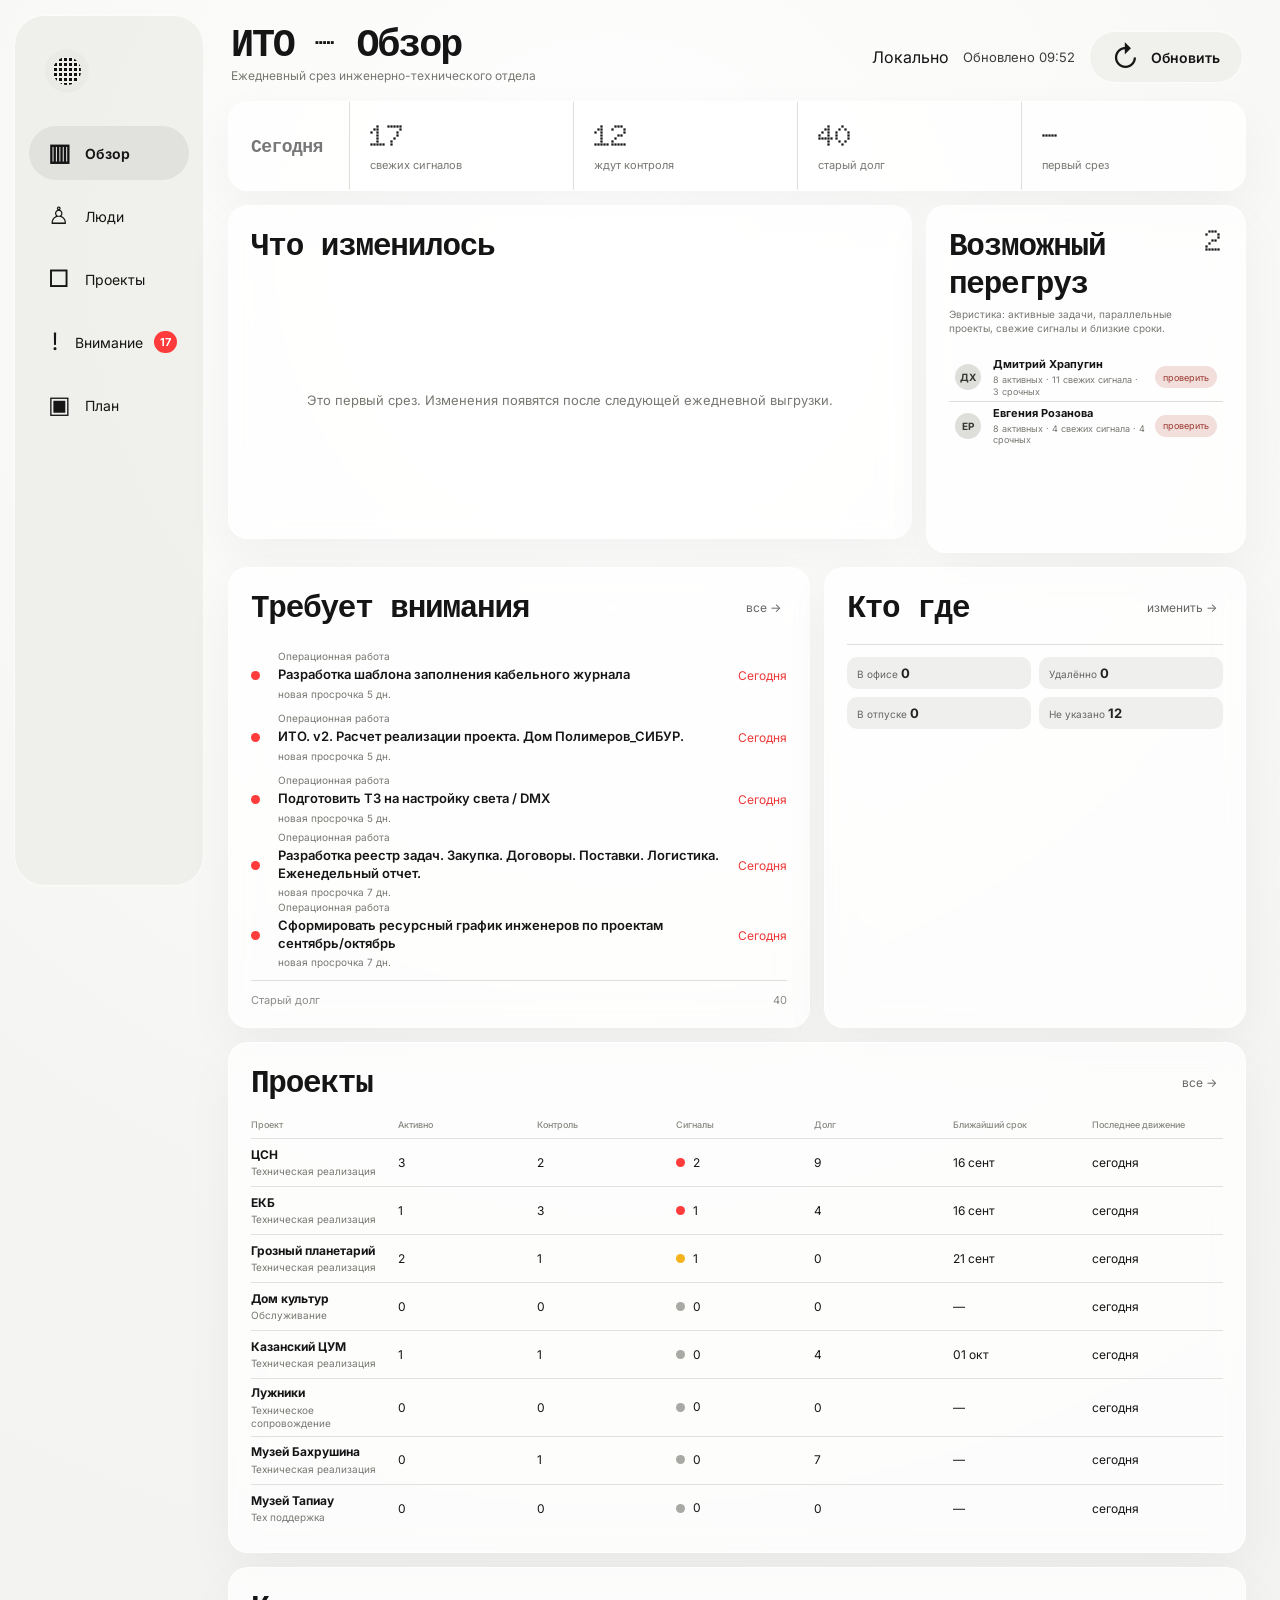
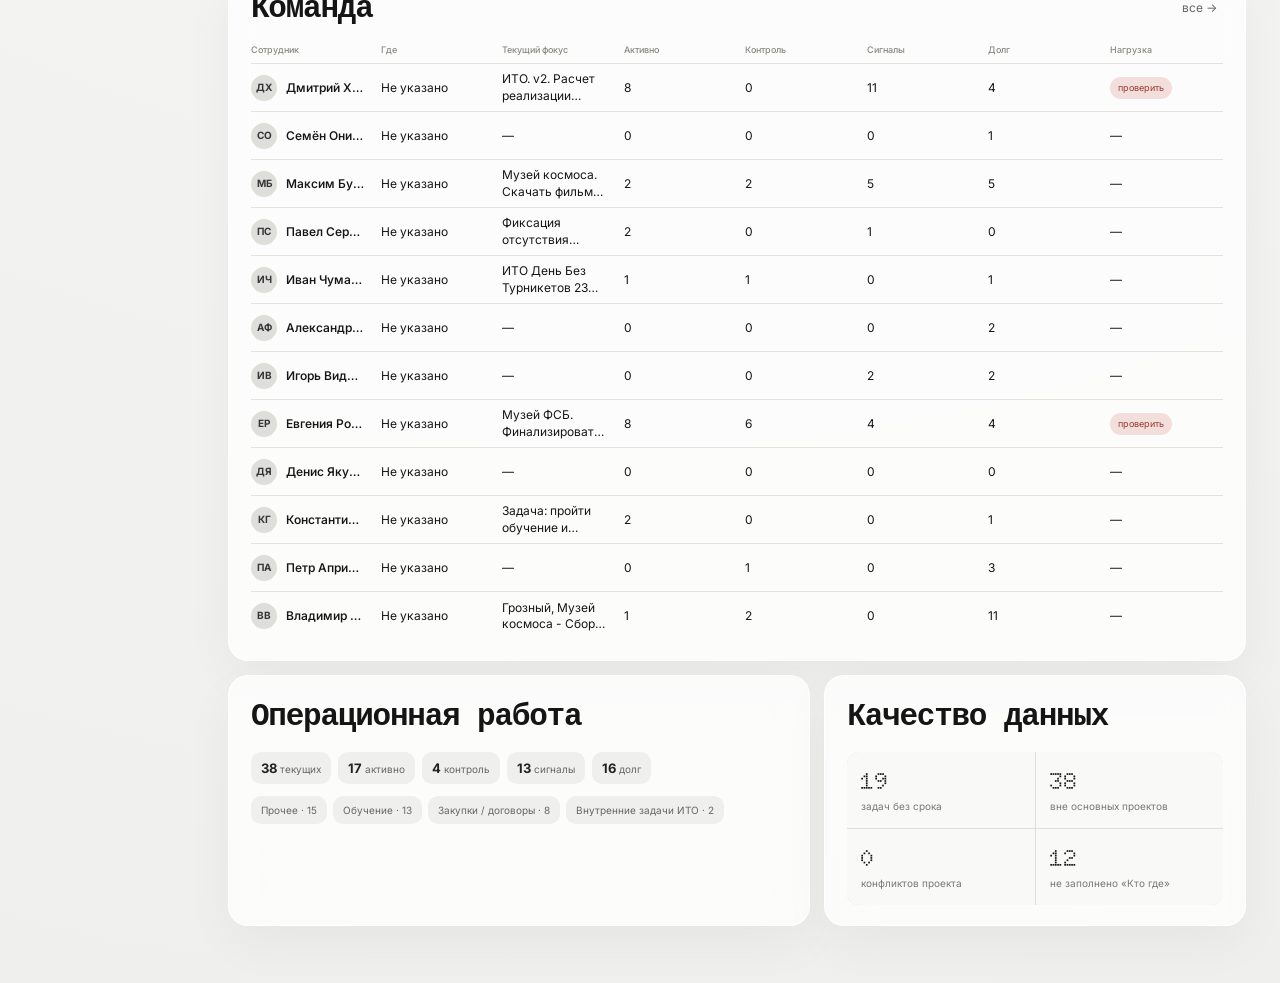
==== index.html @ 4cfa1d26 "Show shared server status in dashboard" ====
<!doctype html>
<html lang="ru">
<head>
  <meta charset="utf-8" />
  <meta name="viewport" content="width=device-width, initial-scale=1" />
  <meta name="theme-color" content="#f6f6f4" />
  <title>ИТО — Обзор</title>
  <link rel="stylesheet" href="assets/style.css?v=20261007sync2" />
</head>
<body>
  <div class="app-shell">
    <aside class="sidebar" aria-label="Навигация">
      <div class="brand-mark" aria-label="ИТО"><span></span></div>
      <nav class="nav-list">
        <button class="nav-item is-active" data-view="overview" type="button"><span class="nav-icon">▥</span><span>Обзор</span></button>
        <button class="nav-item" data-view="people" type="button"><span class="nav-icon">♙</span><span>Люди</span></button>
        <button class="nav-item" data-view="projects" type="button"><span class="nav-icon">□</span><span>Проекты</span></button>
        <button class="nav-item" data-view="attention" type="button"><span class="nav-icon">!</span><span>Внимание</span><span id="navAttentionCount" class="nav-badge" hidden></span></button>
        <button class="nav-item" data-view="plan" type="button"><span class="nav-icon">▣</span><span>План</span></button>
      </nav>
    </aside>

    <main class="workspace">
      <header class="topbar">
        <div>
          <h1 id="pageTitle">ИТО — Обзор</h1>
          <p id="pageSubtitle" class="page-subtitle">Ежедневный срез инженерно-технического отдела</p>
        </div>
        <div class="topbar-actions">
          <span id="syncStatus" class="sync-status">Локально</span>
          <span id="updatedAt" class="updated-at">Нет данных</span>
          <label class="refresh-button" for="uploadInput"><span class="refresh-icon">↻</span><span>Обновить</span></label>
          <input id="uploadInput" class="visually-hidden" type="file" accept=".xls,.html,.htm,.txt" />
        </div>
      </header>

      <section id="qualityBanner" class="quality-banner" hidden></section>
      <section id="viewRoot" aria-live="polite"></section>
    </main>
  </div>

  <dialog id="taskDialog" class="task-dialog">
    <div class="task-detail-card">
      <div class="task-detail-head">
        <div>
          <div id="taskDetailProject" class="eyebrow"></div>
          <h2 id="taskDetailTitle"></h2>
        </div>
        <button id="taskDetailClose" class="icon-button" type="button" aria-label="Закрыть">×</button>
      </div>
      <div id="taskDetailMeta" class="task-detail-meta"></div>
      <div class="task-detail-section">
        <div class="task-detail-label">Описание</div>
        <div id="taskDetailDescription" class="task-detail-description"></div>
      </div>
      <div id="taskDetailParentWrap" class="task-detail-section" hidden>
        <div class="task-detail-label">Родительская задача</div>
        <div id="taskDetailParent" class="task-detail-parent"></div>
      </div>
    </div>
  </dialog>

  <dialog id="presenceDialog" class="presence-dialog">
    <form method="dialog" class="presence-card" id="presenceForm">
      <div class="presence-head">
        <div>
          <div class="eyebrow">ЕЖЕДНЕВНЫЙ КОНТЕКСТ</div>
          <h2>Кто где сегодня</h2>
          <p>Для каждого сотрудника укажите: в офисе, на объекте, удалённо или в отпуске. Для объекта выберите проект.</p>
        </div>
        <button id="presenceClose" class="icon-button" value="cancel" type="button" aria-label="Закрыть">×</button>
      </div>
      <div id="presenceMatrix" class="presence-editor"></div>
      <div class="presence-legend"><span>Вчерашние значения перенесены автоматически — меняйте только то, что изменилось.</span></div>
      <div class="presence-actions">
        <button id="presenceSkip" class="button button-ghost" type="button">Оставить как вчера</button>
        <button id="presenceSave" class="button button-primary" type="button">Готово</button>
      </div>
    </form>
  </dialog>

  <script src="assets/app.js?v=20261007sync2"></script>
  <script src="assets/ui.js?v=20261007sync2"></script>
  <script src="assets/upload.js?v=20261007sync2"></script>
  <script src="assets/normalize.js?v=20261007sync2"></script>
  <script src="assets/model.js?v=20261007sync2"></script>
  <script src="assets/storage.js?v=20261007sync2"></script>
  <script src="assets/helpers.js?v=20261007sync2"></script>
</body>
</html>
---- assets/style.css ----
@import url('https://fonts.googleapis.com/css2?family=Doto:wght@600;700;800&family=Inter:wght@400;500;600;700&display=swap');

:root {
  --bg: #f4f4f2;
  --surface: rgba(255,255,255,.76);
  --surface-solid: #fbfbfa;
  --surface-muted: #ededeb;
  --text: #151515;
  --text-secondary: #777772;
  --line: #dededb;
  --line-strong: #cacac6;
  --danger: #ff3b3b;
  --danger-soft: #ffe1e1;
  --warning: #f5b21b;
  --warning-soft: #fff4d8;
  --success: #2f8f63;
  --success-soft: #e4f2eb;
  --radius-sm: 12px;
  --radius-md: 20px;
  --radius-lg: 30px;
  --space-1: 6px;
  --space-2: 10px;
  --space-3: 14px;
  --space-4: 18px;
  --space-5: 24px;
  --space-6: 32px;
  --shadow: 0 18px 50px rgba(20,20,18,.045);
  --display: 'Doto', ui-monospace, monospace;
  --sans: 'Inter', -apple-system, BlinkMacSystemFont, 'Segoe UI', sans-serif;
}

* { box-sizing: border-box; }
html { background: var(--bg); }
body { margin: 0; min-width: 320px; color: var(--text); background: radial-gradient(circle at 48% 10%, #fff 0, var(--bg) 44%, #efefed 100%); font-family: var(--sans); }
button, input, select { font: inherit; }
button { color: inherit; }

.app-shell { min-height: 100vh; display: grid; grid-template-columns: 190px minmax(0, 1fr); gap: 0; padding: 14px; }
.sidebar { min-height: calc(100vh - 28px); position: sticky; top: 14px; align-self: start; border-radius: var(--radius-lg); background: rgba(238,238,235,.86); border: 1px solid rgba(255,255,255,.72); padding: 25px 14px; box-shadow: inset 0 1px 0 rgba(255,255,255,.85); }
.brand-mark { width: 62px; height: 62px; display: grid; place-items: center; margin: 0 7px 24px; }
.brand-mark span { width: 28px; height: 28px; border-radius: 50%; background: radial-gradient(circle, #111 1.45px, transparent 1.7px); background-size: 5px 5px; box-shadow: 0 0 0 8px rgba(0,0,0,.025); }
.nav-list { display: grid; gap: 9px; }
.nav-item { width: 100%; height: 54px; border: 0; background: transparent; border-radius: 999px; display: grid; grid-template-columns: 30px minmax(0,1fr) auto; align-items: center; gap: 10px; padding: 0 16px; cursor: pointer; text-align: left; font-size: 14px; }
.nav-item:hover { background: rgba(255,255,255,.42); }
.nav-item.is-active { background: rgba(218,218,215,.68); font-weight: 650; }
.nav-icon { width: 28px; text-align: center; font-size: 24px; line-height: 1; }
.nav-badge { min-width: 22px; height: 22px; border-radius: 999px; display: grid; place-items: center; padding: 0 6px; color: #fff; background: var(--danger); font-size: 11px; font-weight: 700; }
.nav-item:has(.nav-badge) { grid-template-columns: 26px minmax(0,1fr) max-content; gap: 8px; padding-inline: 12px; }
.nav-item:has(.nav-badge) > span:nth-child(2) { min-width: 0; white-space: nowrap; }
.nav-item:has(.nav-badge) .nav-badge { justify-self: end; margin-left: 2px; }

.workspace { padding: 6px 20px 34px 24px; min-width: 0; }
.topbar { min-height: 72px; display: flex; justify-content: space-between; gap: 24px; align-items: flex-start; padding: 4px 3px 18px; }
h1, h2, h3, p { margin: 0; }
h1 { font-family: var(--display); font-size: clamp(32px, 3vw, 48px); line-height: 1; letter-spacing: -.055em; font-weight: 700; }
.page-subtitle { margin-top: 6px; color: var(--text-secondary); font-size: 12px; }
.topbar-actions { display: flex; align-items: center; gap: 14px; padding-top: 7px; }
.updated-at { font-size: 13px; color: #3d3d3a; white-space: nowrap; }
.refresh-button { min-height: 52px; display: inline-flex; align-items: center; gap: 12px; padding: 0 22px; border-radius: 999px; background: rgba(239,239,236,.85); border: 1px solid rgba(255,255,255,.8); cursor: pointer; font-size: 14px; font-weight: 600; }
.refresh-button:hover { background: #e8e8e4; }
.refresh-icon { font-size: 29px; line-height: 1; font-weight: 400; }
.visually-hidden { position: absolute !important; width: 1px; height: 1px; padding: 0; margin: -1px; overflow: hidden; clip: rect(0,0,0,0); white-space: nowrap; border: 0; }

.quality-banner { margin-bottom: 14px; padding: 12px 15px; border-radius: 14px; background: #fff7df; border: 1px solid #eadcae; color: #5d522f; font-size: 12px; line-height: 1.5; }

.kpi-grid { display: grid; grid-template-columns: repeat(4, minmax(0,1fr)); gap: 14px; margin-bottom: 14px; }
.kpi-card { min-height: 138px; border-radius: var(--radius-md); background: var(--surface); border: 1px solid rgba(255,255,255,.92); box-shadow: var(--shadow); padding: 22px 26px; display: flex; justify-content: space-between; align-items: flex-start; backdrop-filter: blur(16px); }
.kpi-value { font-family: var(--display); font-size: 58px; font-weight: 700; line-height: .95; letter-spacing: -.05em; }
.kpi-label { margin-top: 8px; font-size: 16px; color: #31312f; }
.kpi-icon { width: 50px; height: 50px; border-radius: 999px; background: #f3f3f1; display: grid; place-items: center; font-size: 24px; position: relative; }
.kpi-card[data-kind="attention"] .kpi-icon::after { content: ''; position: absolute; width: 9px; height: 9px; background: var(--danger); border-radius: 50%; right: 2px; top: 4px; box-shadow: 0 0 0 3px #fff; }

.dashboard-grid { display: grid; grid-template-columns: minmax(0,1.16fr) minmax(360px,.84fr); gap: 14px; align-items: stretch; }
.dashboard-grid-bottom { margin-top: 14px; grid-template-columns: minmax(0,.9fr) minmax(0,1.1fr); }
.panel { min-width: 0; border-radius: var(--radius-md); background: var(--surface); border: 1px solid rgba(255,255,255,.9); box-shadow: var(--shadow); padding: 20px 22px; backdrop-filter: blur(14px); }
.panel-head { display: flex; justify-content: space-between; align-items: center; gap: 20px; margin-bottom: 18px; }
.panel-title { font-family: var(--display); font-size: 31px; font-weight: 700; letter-spacing: -.04em; }
.panel-menu { color: #8f8f8b; letter-spacing: 3px; font-weight: 700; }
.panel-link { border: 0; background: none; color: #666; cursor: pointer; font-size: 12px; }
.panel-link:hover { color: #111; }

.data-table { width: 100%; border-collapse: collapse; table-layout: fixed; }
.data-table th { padding: 0 8px 8px; color: #888882; font-size: 10px; font-weight: 500; text-align: left; white-space: nowrap; }
.data-table td { height: 40px; padding: 6px 8px; border-top: 1px solid rgba(218,218,214,.8); font-size: 12px; vertical-align: middle; overflow: hidden; text-overflow: ellipsis; white-space: nowrap; }
.data-table th:first-child, .data-table td:first-child { padding-left: 0; }
.data-table th:last-child, .data-table td:last-child { padding-right: 0; }
.person-cell { display: flex; align-items: center; gap: 9px; min-width: 0; }
.avatar { flex: 0 0 auto; width: 26px; height: 26px; display: grid; place-items: center; border-radius: 50%; background: #dededb; color: #363634; font-size: 10px; font-weight: 700; }
.person-name { overflow: hidden; text-overflow: ellipsis; white-space: nowrap; font-weight: 550; }
.status-pill { display: inline-flex; align-items: center; gap: 8px; min-width: 112px; height: 28px; padding: 0 11px; border-radius: 7px; background: #eee; }
.status-dot, .signal-dot { width: 9px; height: 9px; border-radius: 50%; display: inline-block; flex: 0 0 auto; background: #aaa; }
.status-pill.overload { background: var(--danger-soft); color: #e63131; }
.status-pill.overload .status-dot, .signal-dot.critical { background: var(--danger); }
.status-pill.risk { background: var(--warning-soft); }
.status-pill.risk .status-dot, .signal-dot.watch { background: var(--warning); }
.status-pill.normal .status-dot { background: var(--success); }
.status-pill.reserve .status-dot { background: var(--success); }

.attention-list { display: grid; }
.attention-row { min-height: 62px; display: grid; grid-template-columns: 16px minmax(0,1fr) auto; align-items: center; gap: 11px; border-top: 1px solid rgba(218,218,214,.9); }
.attention-row:first-child { border-top: 0; }
.attention-main { min-width: 0; font-size: 13px; overflow: hidden; text-overflow: ellipsis; white-space: nowrap; }
.attention-main strong { font-weight: 650; }
.attention-age { color: #666; font-size: 12px; white-space: nowrap; }
.attention-age.critical { color: #ed3737; }
.attention-empty { min-height: 236px; display: grid; place-items: center; color: var(--text-secondary); font-size: 13px; text-align: center; }
.debt-link { margin-top: 10px; padding-top: 12px; border-top: 1px solid var(--line); display: flex; justify-content: space-between; color: #8b8b86; font-size: 11px; }

.project-risk { display: inline-flex; align-items: center; gap: 8px; }
.project-risk .signal-dot.none { background: #a8a8a4; }

.presence-table { width: 100%; border-spacing: 7px 6px; table-layout: fixed; }
.presence-table th { font-size: 10px; color: #6d6d68; font-weight: 500; overflow: hidden; text-overflow: ellipsis; white-space: nowrap; }
.presence-table th:first-child { width: 125px; text-align: left; }
.presence-table td:first-child { font-size: 11px; white-space: nowrap; overflow: hidden; text-overflow: ellipsis; }
.presence-cell { height: 25px; border-radius: 5px; background: #eeeeec; }
.presence-cell.level-1 { background: #dededb; }
.presence-cell.level-2 { background: #bcbcb7; }
.presence-cell.level-3 { background: var(--danger); }

.view-card { border-radius: var(--radius-md); background: var(--surface); border: 1px solid rgba(255,255,255,.9); box-shadow: var(--shadow); padding: 22px; }
.view-head { display: flex; align-items: flex-end; justify-content: space-between; gap: 20px; margin-bottom: 22px; }
.view-head h2 { font-family: var(--display); font-size: 34px; }
.view-head p { margin-top: 7px; color: var(--text-secondary); font-size: 12px; }
.summary-strip { display: flex; gap: 9px; flex-wrap: wrap; }
.summary-chip { border-radius: 999px; background: #ececea; padding: 8px 12px; font-size: 11px; }
.detail-table td { height: 48px; }
.secondary { color: var(--text-secondary); font-size: 10px; margin-top: 3px; }

.attention-full-list { display: grid; gap: 8px; }
.attention-card { display: grid; grid-template-columns: 14px minmax(0,1fr) auto; gap: 12px; align-items: start; padding: 15px 0; border-top: 1px solid var(--line); }
.attention-card:first-child { border-top: 0; }
.attention-card h3 { font-size: 13px; }
.attention-card p { margin-top: 5px; color: var(--text-secondary); font-size: 11px; line-height: 1.45; }
.attention-meta { text-align: right; font-size: 11px; color: var(--text-secondary); }
.debt-section { margin-top: 22px; padding-top: 18px; border-top: 1px solid var(--line); }
.debt-section summary { cursor: pointer; color: #777; font-size: 12px; }

.plan-list { display: grid; }
.plan-row { display: grid; grid-template-columns: 92px 150px minmax(0,1fr) 120px; gap: 16px; align-items: center; min-height: 52px; border-top: 1px solid var(--line); font-size: 12px; }
.plan-row:first-child { border-top: 0; }
.plan-date { font-family: var(--display); font-weight: 700; font-size: 19px; }
.plan-bar { height: 8px; border-radius: 999px; background: #ddd; overflow: hidden; }
.plan-bar span { display: block; height: 100%; border-radius: inherit; background: #777; }
.plan-row.critical .plan-bar span { background: var(--danger); }

.presence-dialog { width: min(1180px, calc(100vw - 40px)); max-height: calc(100vh - 40px); border: 0; padding: 0; border-radius: 26px; background: transparent; }
.presence-dialog::backdrop { background: rgba(20,20,18,.28); backdrop-filter: blur(6px); }
.presence-card { background: #fafaf8; border-radius: 26px; padding: 24px; box-shadow: 0 30px 90px rgba(0,0,0,.16); }
.presence-head { display: flex; justify-content: space-between; gap: 20px; }
.presence-head .eyebrow { color: #999; font-size: 9px; letter-spacing: .15em; }
.presence-head h2 { font-family: var(--display); font-size: 32px; margin-top: 4px; }
.presence-head p { margin-top: 6px; color: #777; font-size: 11px; }
.icon-button { width: 42px; height: 42px; border-radius: 50%; border: 0; background: #efefec; cursor: pointer; font-size: 22px; }
.presence-editor { margin-top: 20px; max-height: 56vh; overflow: auto; border: 1px solid var(--line); border-radius: 16px; background: #fff; }
.presence-edit-table { width: max-content; min-width: 100%; border-spacing: 7px; padding: 8px; }
.presence-edit-table th { position: sticky; top: 0; background: #fff; z-index: 2; min-width: 110px; font-size: 10px; color: #777; padding: 7px; }
.presence-edit-table th:first-child { left: 0; z-index: 3; min-width: 170px; text-align: left; }
.presence-edit-table td:first-child { position: sticky; left: 0; background: #fff; z-index: 1; font-size: 11px; padding: 7px; }
.presence-edit-button { width: 106px; height: 32px; border: 0; border-radius: 7px; background: #efefed; cursor: pointer; font-weight: 700; font-size: 10px; }
.presence-edit-button.level-1 { background: #dadad6; }
.presence-edit-button.level-2 { background: #ababaa; color: #fff; }
.presence-edit-button.level-3 { background: var(--danger); color: #fff; }
.presence-legend { display: flex; gap: 16px; flex-wrap: wrap; margin-top: 12px; color: #777; font-size: 10px; }
.presence-legend span { display: flex; align-items: center; gap: 6px; }
.presence-swatch { width: 22px; height: 10px; border-radius: 3px; background: #efefed; }
.presence-swatch.level-1 { background: #dadad6; }.presence-swatch.level-2 { background: #ababaa; }.presence-swatch.level-3 { background: var(--danger); }
.presence-actions { margin-top: 20px; display: flex; justify-content: flex-end; gap: 10px; }
.button { min-height: 42px; padding: 0 18px; border-radius: 999px; border: 0; cursor: pointer; font-size: 12px; font-weight: 600; }
.button-primary { color: #fff; background: #111; }
.button-ghost { background: #ececea; }

.loading-state { min-height: 70vh; display: grid; place-items: center; color: var(--text-secondary); font-size: 13px; }
.error-state { max-width: 720px; padding: 20px; background: #fff0f0; border: 1px solid #ffcaca; border-radius: 18px; color: #7d2b2b; }

@media (max-width: 1180px) {
  .app-shell { grid-template-columns: 150px minmax(0,1fr); }
  .sidebar { padding-inline: 10px; }
  .nav-item { padding-inline: 12px; }
  .kpi-card { padding: 20px; }
  .dashboard-grid { grid-template-columns: 1fr; }
  .dashboard-grid-bottom { grid-template-columns: 1fr; }
}
@media (max-width: 780px) {
  .app-shell { display: block; padding: 8px; }
  .sidebar { min-height: auto; position: static; border-radius: 22px; padding: 8px; display: flex; align-items: center; overflow-x: auto; }
  .brand-mark { display: none; }
  .nav-list { display: flex; gap: 4px; }
  .nav-item { width: auto; grid-template-columns: 24px auto auto; height: 44px; padding: 0 12px; white-space: nowrap; }
  .workspace { padding: 16px 4px 24px; }
  .topbar { align-items: center; }
  .page-subtitle, .updated-at { display: none; }
  .refresh-button { min-height: 44px; padding: 0 15px; }
  .kpi-grid { grid-template-columns: 1fr 1fr; }
  .kpi-card { min-height: 112px; }
  .kpi-value { font-size: 44px; }
  .kpi-label { font-size: 12px; }
  .panel { padding: 17px 14px; overflow: auto; }
  .data-table { min-width: 620px; }
}


/* Daily location: office / site / remote / vacation */
.where-list { display: grid; gap: 0; }
.where-row {
  min-height: 44px;
  display: grid;
  grid-template-columns: minmax(170px, 1.2fr) 120px minmax(120px, .8fr);
  gap: 12px;
  align-items: center;
  border-top: 1px solid var(--line);
  font-size: 12px;
}
.where-row:first-child { border-top: 0; }
.where-status {
  display: inline-flex;
  width: fit-content;
  align-items: center;
  min-height: 26px;
  padding: 0 10px;
  border-radius: 999px;
  background: #ececea;
  color: #555;
  white-space: nowrap;
}
.where-status.site { background: #111; color: #fff; }
.where-status.remote { background: #e7e7e4; color: #333; }
.where-status.vacation { background: #f1f1ef; color: #888; }
.where-status.office { background: #dededb; color: #222; }
.where-project {
  min-width: 0;
  overflow: hidden;
  text-overflow: ellipsis;
  white-space: nowrap;
  color: var(--text-secondary);
  text-align: right;
}
.presence-edit-table { width: 100%; min-width: 640px; border-collapse: collapse; border-spacing: 0; padding: 0; }
.presence-edit-table th {
  position: sticky;
  top: 0;
  background: #fff;
  z-index: 2;
  min-width: 0;
  text-align: left;
  font-size: 10px;
  color: #777;
  padding: 12px 14px;
  border-bottom: 1px solid var(--line);
}
.presence-edit-table th:first-child { width: 34%; left: 0; z-index: 3; }
.presence-edit-table td { padding: 10px 14px; border-top: 1px solid var(--line); }
.presence-edit-table td:first-child {
  position: sticky;
  left: 0;
  background: #fff;
  z-index: 1;
  font-size: 12px;
  font-weight: 550;
}
.presence-mode-select,
.presence-project-select {
  width: 100%;
  min-height: 38px;
  border: 1px solid var(--line);
  border-radius: 10px;
  background: #f7f7f5;
  color: var(--text);
  padding: 0 12px;
  outline: none;
}
.presence-project-select:disabled { opacity: .38; cursor: not-allowed; }
.presence-mode-select:focus,
.presence-project-select:focus { border-color: #aaa; background: #fff; }

@media (max-width: 780px) {
  .where-row { grid-template-columns: minmax(150px, 1fr) 105px; }
  .where-project { grid-column: 1 / -1; padding: 0 0 8px 35px; text-align: left; }
}


/* Readable task titles + task drilldown */
.task-link {
  appearance: none;
  border: 0;
  background: transparent;
  color: inherit;
  font: inherit;
  text-align: left;
  cursor: pointer;
  padding: 0;
}
.task-link:hover { text-decoration: underline; text-underline-offset: 3px; }
.task-link-compact {
  display: -webkit-box;
  width: 100%;
  overflow: hidden;
  -webkit-line-clamp: 2;
  -webkit-box-orient: vertical;
  white-space: normal;
  line-height: 1.35;
}
.task-link-table {
  display: -webkit-box;
  overflow: hidden;
  -webkit-line-clamp: 2;
  -webkit-box-orient: vertical;
  white-space: normal;
  line-height: 1.35;
}
.task-link-plan {
  display: -webkit-box;
  overflow: hidden;
  -webkit-line-clamp: 2;
  -webkit-box-orient: vertical;
  white-space: normal;
  line-height: 1.35;
  margin-bottom: 8px;
}
.team-table td:nth-child(2) {
  white-space: normal;
  overflow: visible;
  text-overflow: clip;
  line-height: 1.35;
}
.attention-row-button {
  width: 100%;
  border: 0;
  background: transparent;
  color: inherit;
  text-align: left;
  cursor: pointer;
  padding-inline: 0;
}
.attention-main {
  white-space: normal;
  overflow: visible;
  text-overflow: clip;
}
.attention-project {
  color: var(--text-secondary);
  font-size: 10px;
  line-height: 1.2;
  margin-bottom: 4px;
}
.attention-task-title {
  display: -webkit-box;
  overflow: hidden;
  -webkit-line-clamp: 2;
  -webkit-box-orient: vertical;
  font-size: 13px;
  font-weight: 600;
  line-height: 1.34;
}
.attention-reason {
  margin-top: 4px;
  color: var(--text-secondary);
  font-size: 10px;
  line-height: 1.3;
}
.task-card-button {
  width: 100%;
  border: 0;
  background: transparent;
  color: inherit;
  text-align: left;
  cursor: pointer;
  font: inherit;
}
.attention-card h3 {
  margin-top: 3px;
  font-size: 14px;
  line-height: 1.38;
  font-weight: 620;
}
.task-dialog {
  width: min(760px, calc(100vw - 32px));
  max-height: calc(100vh - 32px);
  border: 0;
  padding: 0;
  background: transparent;
}
.task-dialog::backdrop {
  background: rgba(20,20,18,.30);
  backdrop-filter: blur(7px);
}
.task-detail-card {
  max-height: calc(100vh - 32px);
  overflow: auto;
  border-radius: 26px;
  background: #fafaf8;
  box-shadow: 0 30px 90px rgba(0,0,0,.18);
  padding: 26px;
}
.task-detail-head {
  display: flex;
  justify-content: space-between;
  align-items: flex-start;
  gap: 24px;
}
.task-detail-head .eyebrow {
  color: #8a8a84;
  font-size: 10px;
  letter-spacing: .08em;
  text-transform: uppercase;
}
.task-detail-head h2 {
  margin-top: 7px;
  max-width: 650px;
  font-family: var(--sans);
  font-size: clamp(22px, 3vw, 32px);
  line-height: 1.12;
  letter-spacing: -.035em;
  font-weight: 650;
}
.task-detail-meta {
  display: flex;
  flex-wrap: wrap;
  gap: 7px;
  margin-top: 22px;
}
.task-detail-meta span {
  padding: 7px 10px;
  border-radius: 999px;
  background: #ececea;
  color: #555;
  font-size: 11px;
}
.task-detail-section {
  margin-top: 24px;
  padding-top: 20px;
  border-top: 1px solid var(--line);
}
.task-detail-label {
  color: #8a8a84;
  font-size: 10px;
  text-transform: uppercase;
  letter-spacing: .08em;
  margin-bottom: 9px;
}
.task-detail-description,
.task-detail-parent {
  white-space: pre-wrap;
  overflow-wrap: anywhere;
  font-size: 13px;
  line-height: 1.62;
  color: #2a2a28;
}
@media (max-width: 780px) {
  .task-detail-card { padding: 20px; border-radius: 22px; }
  .task-detail-head h2 { font-size: 23px; }
}


/* Task detail is a context-preserving right sheet on desktop */
.task-dialog[open] {
  position: fixed;
  inset: 0 0 0 auto;
  width: min(720px, 48vw);
  height: 100vh;
  max-height: none;
  margin: 0;
  border-radius: 0;
}
.task-dialog .task-detail-card {
  min-height: 100vh;
  max-height: 100vh;
  border-radius: 28px 0 0 28px;
  padding: 30px 32px 40px;
}
@media (max-width: 900px) {
  .task-dialog[open] {
    width: min(100vw, 680px);
  }
}
@media (max-width: 640px) {
  .task-dialog[open] {
    width: 100vw;
  }
  .task-dialog .task-detail-card {
    border-radius: 0;
    padding: 22px 18px 32px;
  }
}


/* Management overview: state -> movement -> action */
.today-strip {
  display: grid;
  grid-template-columns: 120px repeat(4, minmax(0, 1fr));
  gap: 0;
  align-items: stretch;
  margin-bottom: 14px;
  border: 1px solid rgba(255,255,255,.9);
  border-radius: var(--radius-md);
  background: var(--surface);
  box-shadow: var(--shadow);
  overflow: hidden;
}
.today-label {
  display: flex;
  align-items: center;
  padding: 18px 22px;
  color: #777;
  font-family: var(--display);
  font-size: 18px;
  font-weight: 700;
  letter-spacing: -.03em;
}
.today-metric {
  min-height: 88px;
  padding: 16px 20px;
  border-left: 1px solid var(--line);
  display: flex;
  flex-direction: column;
  justify-content: center;
}
.today-metric strong {
  font-family: var(--display);
  font-size: 30px;
  line-height: 1;
  letter-spacing: -.04em;
}
.today-metric span {
  margin-top: 7px;
  color: var(--text-secondary);
  font-size: 11px;
}
.change-panel { margin-bottom: 14px; }
.change-summary {
  display: flex;
  flex-wrap: wrap;
  gap: 8px 20px;
  padding-bottom: 14px;
  border-bottom: 1px solid var(--line);
  color: var(--text-secondary);
  font-size: 11px;
}
.change-summary strong {
  color: var(--text);
  font-family: var(--display);
  font-size: 17px;
}
.change-list { display: grid; }
.change-row {
  min-height: 42px;
  display: grid;
  grid-template-columns: 12px minmax(110px,.35fr) minmax(0,1fr);
  align-items: center;
  gap: 10px;
  border: 0;
  border-top: 1px solid var(--line);
  background: transparent;
  color: inherit;
  text-align: left;
  cursor: pointer;
  font: inherit;
}
.change-row:first-child { border-top: 0; }
.change-project {
  color: var(--text-secondary);
  font-size: 10px;
  white-space: nowrap;
  overflow: hidden;
  text-overflow: ellipsis;
}
.change-text {
  font-size: 12px;
  overflow: hidden;
  text-overflow: ellipsis;
  white-space: nowrap;
}
.management-grid { align-items: stretch; margin-bottom: 14px; }
.management-panel { margin-bottom: 14px; }
.table-scroll { overflow-x: auto; }
.management-table { min-width: 900px; }
.management-table th { font-size: 9px; }
.management-table td {
  height: 48px;
  white-space: normal;
  line-height: 1.3;
}
.clickable-row { cursor: pointer; }
.clickable-row:hover td { background: rgba(240,240,237,.58); }
.location-summary { display: grid; gap: 7px; }
.location-site {
  display: flex;
  justify-content: space-between;
  gap: 18px;
  padding: 9px 0;
  border-top: 1px solid var(--line);
  font-size: 11px;
}
.location-site:first-child { border-top: 0; }
.location-site span { color: var(--text-secondary); text-align: right; }
.location-counts {
  display: grid;
  grid-template-columns: repeat(2, minmax(0,1fr));
  gap: 8px;
  padding-top: 12px;
  border-top: 1px solid var(--line);
}
.location-counts span,
.operational-stats span,
.operational-buckets span {
  padding: 8px 10px;
  border-radius: 10px;
  background: #efefed;
  color: #666;
  font-size: 10px;
}
.location-counts strong,
.operational-stats strong { color: #222; font-size: 13px; }
.operational-stats {
  display: flex;
  flex-wrap: wrap;
  gap: 7px;
}
.operational-buckets {
  display: flex;
  flex-wrap: wrap;
  gap: 6px;
  margin-top: 12px;
}
.quality-list {
  display: grid;
  grid-template-columns: repeat(2,minmax(0,1fr));
  gap: 1px;
  background: var(--line);
  border-radius: 12px;
  overflow: hidden;
}
.quality-list > div {
  min-height: 76px;
  padding: 14px;
  background: #f9f9f7;
  display: flex;
  flex-direction: column;
  justify-content: center;
}
.quality-list strong {
  font-family: var(--display);
  font-size: 23px;
}
.quality-list span {
  margin-top: 5px;
  color: var(--text-secondary);
  font-size: 10px;
}
.detail-group {
  margin-top: 18px;
  padding-top: 18px;
  border-top: 1px solid var(--line);
}
.detail-group h3 {
  margin: 0 0 8px;
  font-family: var(--display);
  font-size: 21px;
  letter-spacing: -.035em;
}
.detail-task-row {
  width: 100%;
  min-height: 54px;
  padding: 9px 0;
  display: flex;
  flex-direction: column;
  align-items: flex-start;
  gap: 5px;
  border: 0;
  border-top: 1px solid var(--line);
  background: transparent;
  color: inherit;
  font: inherit;
  text-align: left;
  cursor: pointer;
}
.detail-task-row:first-of-type { border-top: 0; }
.detail-task-row span { font-size: 12px; line-height: 1.4; }
.detail-task-row small { color: var(--text-secondary); font-size: 10px; }
@media (max-width: 900px) {
  .today-strip { grid-template-columns: repeat(2,1fr); }
  .today-label { grid-column: 1 / -1; min-height: 48px; }
  .today-metric { border-top: 1px solid var(--line); }
  .today-metric:nth-child(2n) { border-left: 0; }
}
@media (max-width: 640px) {
  .today-strip { grid-template-columns: 1fr 1fr; }
  .today-metric { padding: 14px; min-height: 78px; }
  .today-metric strong { font-size: 26px; }
  .change-row { grid-template-columns: 12px 1fr; padding: 8px 0; }
  .change-project { grid-column: 2; }
  .change-text { grid-column: 2; white-space: normal; }
}


/* Possible overload: advisory signal, not a definitive capacity score */
.overview-signal-grid { grid-template-columns: minmax(0,1.45fr) minmax(320px,.55fr); }
.overload-panel .panel-head { align-items: flex-start; }
.panel-note {
  margin: 5px 0 0;
  max-width: 360px;
  color: var(--text-secondary);
  font-size: 10px;
  line-height: 1.4;
}
.overload-count {
  font-family: var(--display);
  font-size: 30px;
  line-height: 1;
}
.overload-list { display: grid; }
.overload-row {
  width: 100%;
  min-height: 48px;
  display: grid;
  grid-template-columns: 28px minmax(0,1fr) auto;
  gap: 10px;
  align-items: center;
  border: 0;
  border-top: 1px solid var(--line);
  background: transparent;
  color: inherit;
  font: inherit;
  text-align: left;
  cursor: pointer;
}
.overload-row:first-child { border-top: 0; }
.overload-main { min-width: 0; display: flex; flex-direction: column; gap: 3px; }
.overload-main strong { font-size: 11px; }
.overload-main small {
  color: var(--text-secondary);
  font-size: 9px;
  line-height: 1.3;
  white-space: normal;
}
.overload-tag,
.overload-inline {
  display: inline-flex;
  width: fit-content;
  align-items: center;
  min-height: 22px;
  padding: 0 8px;
  border-radius: 999px;
  background: #ececea;
  color: #666;
  font-size: 9px;
  white-space: nowrap;
}
.overload-tag.watch,
.overload-inline.watch { background: #eee9dc; color: #745d1c; }
.overload-tag.high,
.overload-inline.high { background: #f2dedb; color: #9b3a31; }
@media (max-width: 980px) {
  .overview-signal-grid { grid-template-columns: 1fr; }
}
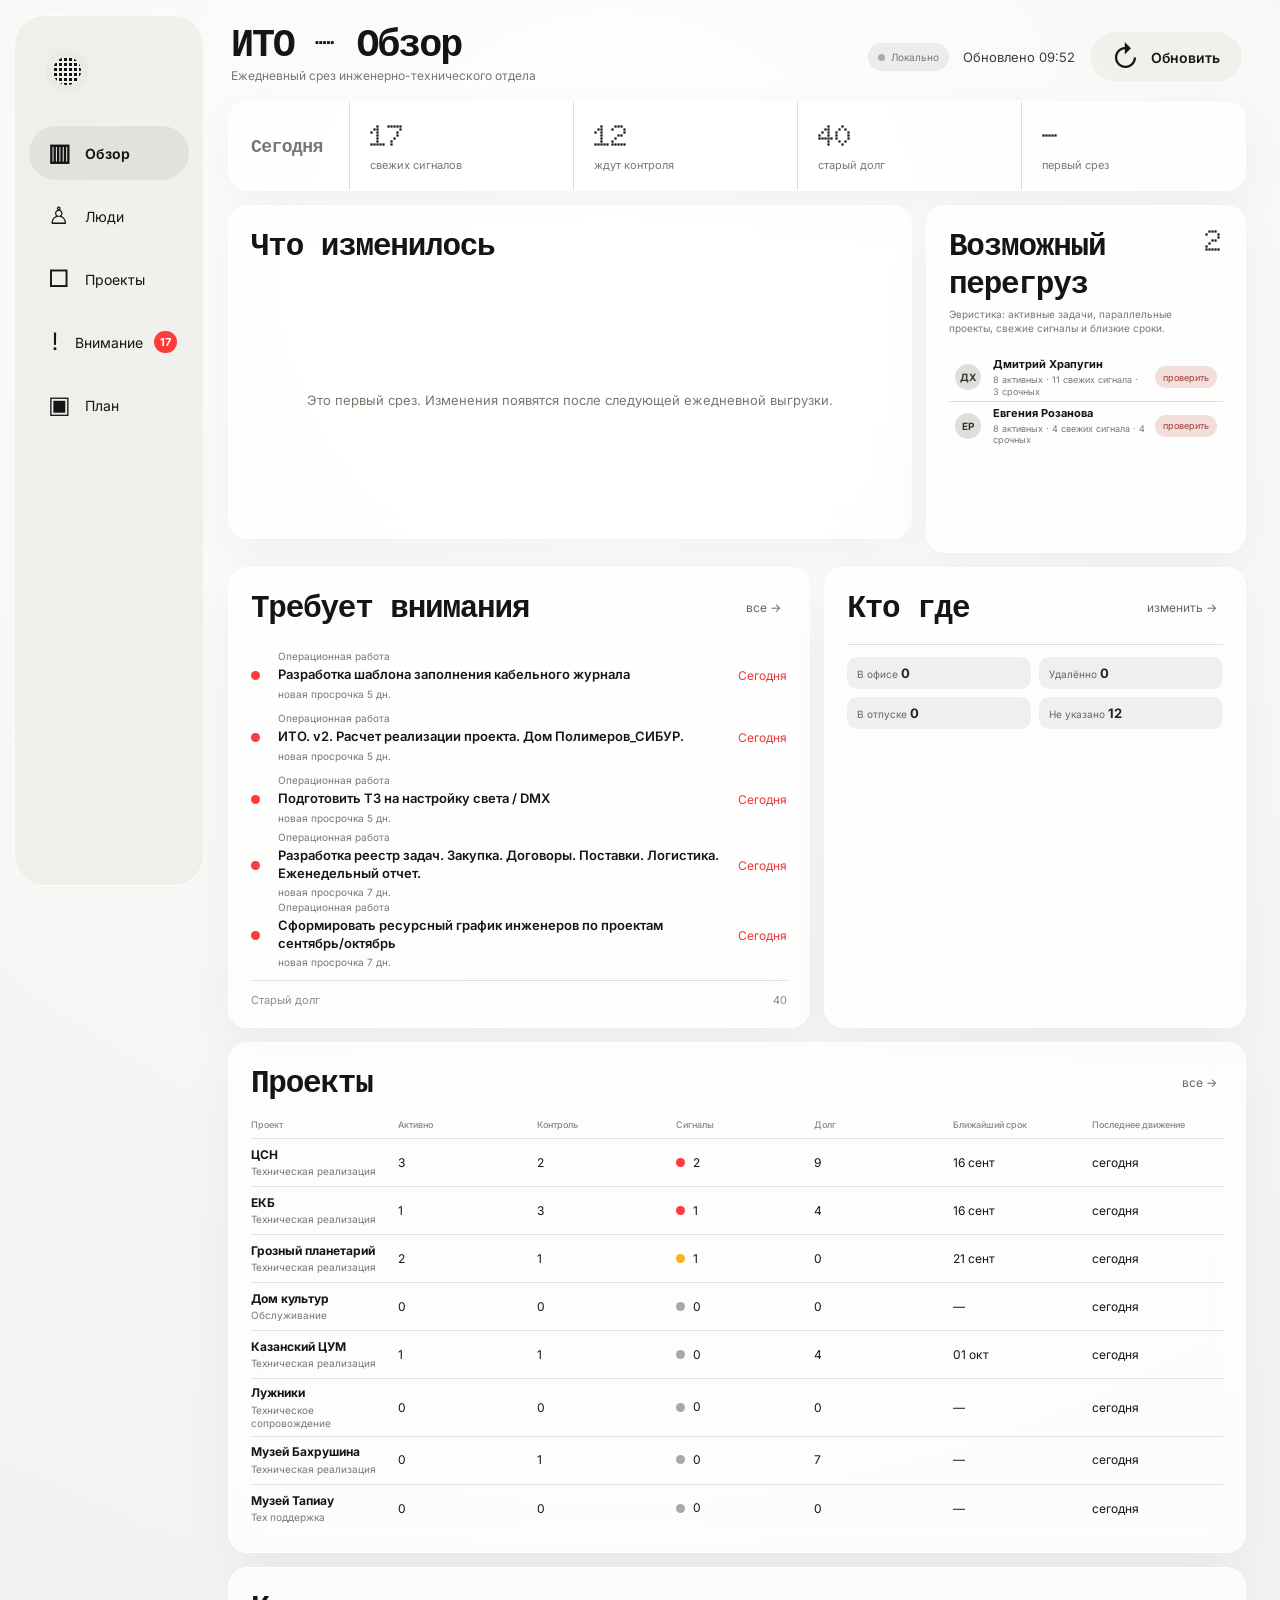
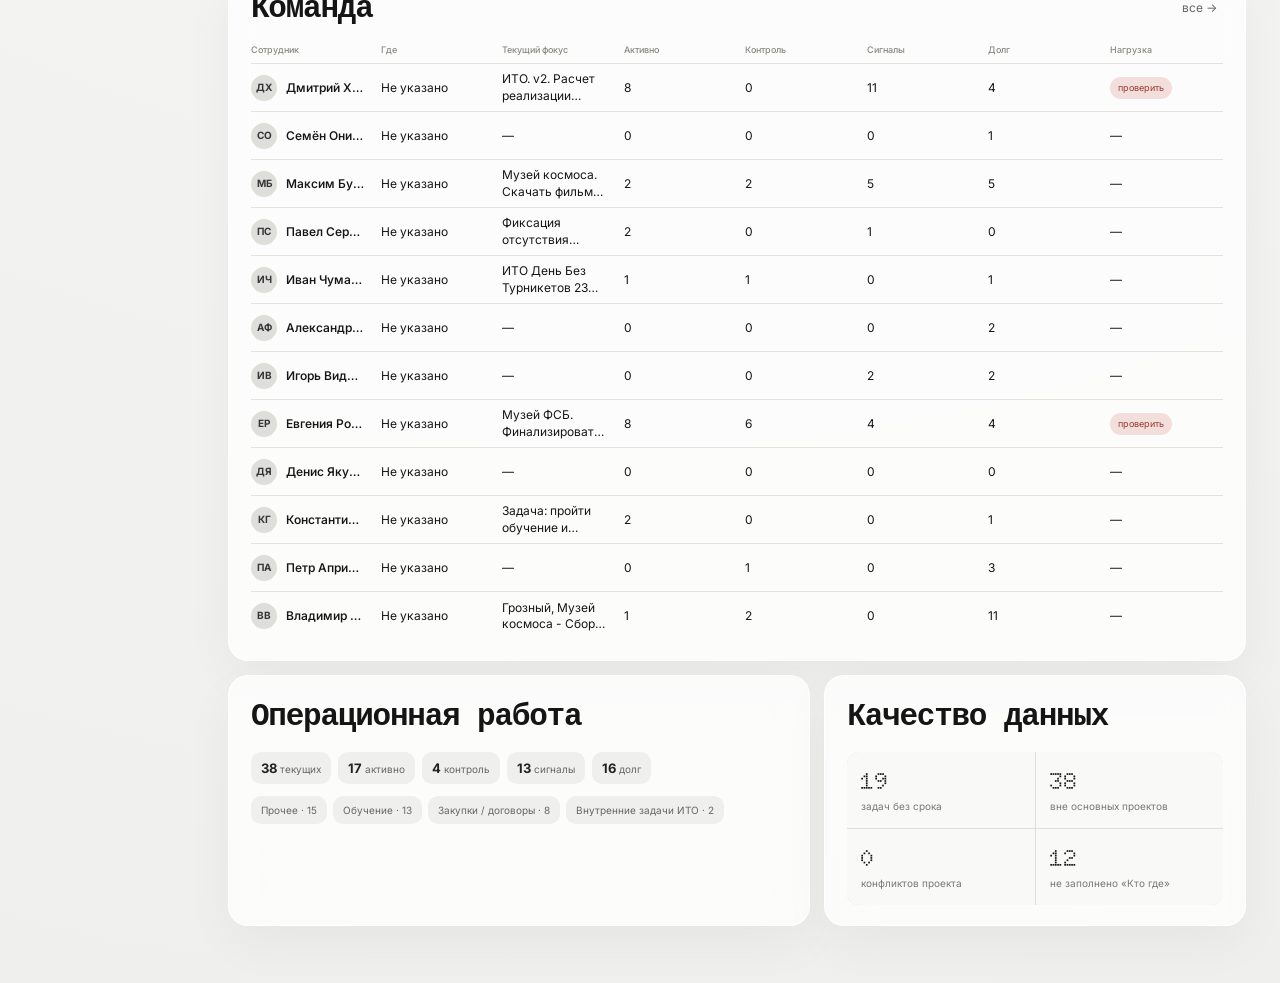
==== commit dc6fcafe: "Refresh shared access assets" ====
--- a/index.html
+++ b/index.html
@@ -5,7 +5,7 @@
   <meta name="viewport" content="width=device-width, initial-scale=1" />
   <meta name="theme-color" content="#f6f6f4" />
   <title>ИТО — Обзор</title>
-  <link rel="stylesheet" href="assets/style.css?v=20261007sync2" />
+  <link rel="stylesheet" href="assets/style.css?v=20261007sync3" />
 </head>
 <body>
   <div class="app-shell">
@@ -79,12 +79,12 @@
     </form>
   </dialog>
 
-  <script src="assets/app.js?v=20261007sync2"></script>
-  <script src="assets/ui.js?v=20261007sync2"></script>
-  <script src="assets/upload.js?v=20261007sync2"></script>
-  <script src="assets/normalize.js?v=20261007sync2"></script>
-  <script src="assets/model.js?v=20261007sync2"></script>
-  <script src="assets/storage.js?v=20261007sync2"></script>
-  <script src="assets/helpers.js?v=20261007sync2"></script>
+  <script src="assets/app.js?v=20261007sync3"></script>
+  <script src="assets/ui.js?v=20261007sync3"></script>
+  <script src="assets/upload.js?v=20261007sync3"></script>
+  <script src="assets/normalize.js?v=20261007sync3"></script>
+  <script src="assets/model.js?v=20261007sync3"></script>
+  <script src="assets/storage.js?v=20261007sync3"></script>
+  <script src="assets/helpers.js?v=20261007sync3"></script>
 </body>
 </html>
--- a/assets/style.css
+++ b/assets/style.css
@@ -753,3 +753,32 @@
 @media (max-width: 980px) {
   .overview-signal-grid { grid-template-columns: 1fr; }
 }
+
+
+/* Shared access status */
+.sync-status {
+  min-height: 28px;
+  display: inline-flex;
+  align-items: center;
+  gap: 6px;
+  padding: 0 10px;
+  border-radius: 999px;
+  background: #ececea;
+  color: #777;
+  font-size: 10px;
+  white-space: nowrap;
+}
+.sync-status::before {
+  content: '';
+  width: 7px;
+  height: 7px;
+  border-radius: 50%;
+  background: #aaa;
+}
+.sync-status.is-shared { color: #2f6f53; background: #e5f0e9; }
+.sync-status.is-shared::before { background: var(--success); }
+.sync-status.is-flash { background: #111; color: #fff; }
+.sync-status.is-flash::before { background: #fff; }
+@media (max-width: 780px) {
+  .sync-status { display: none; }
+}
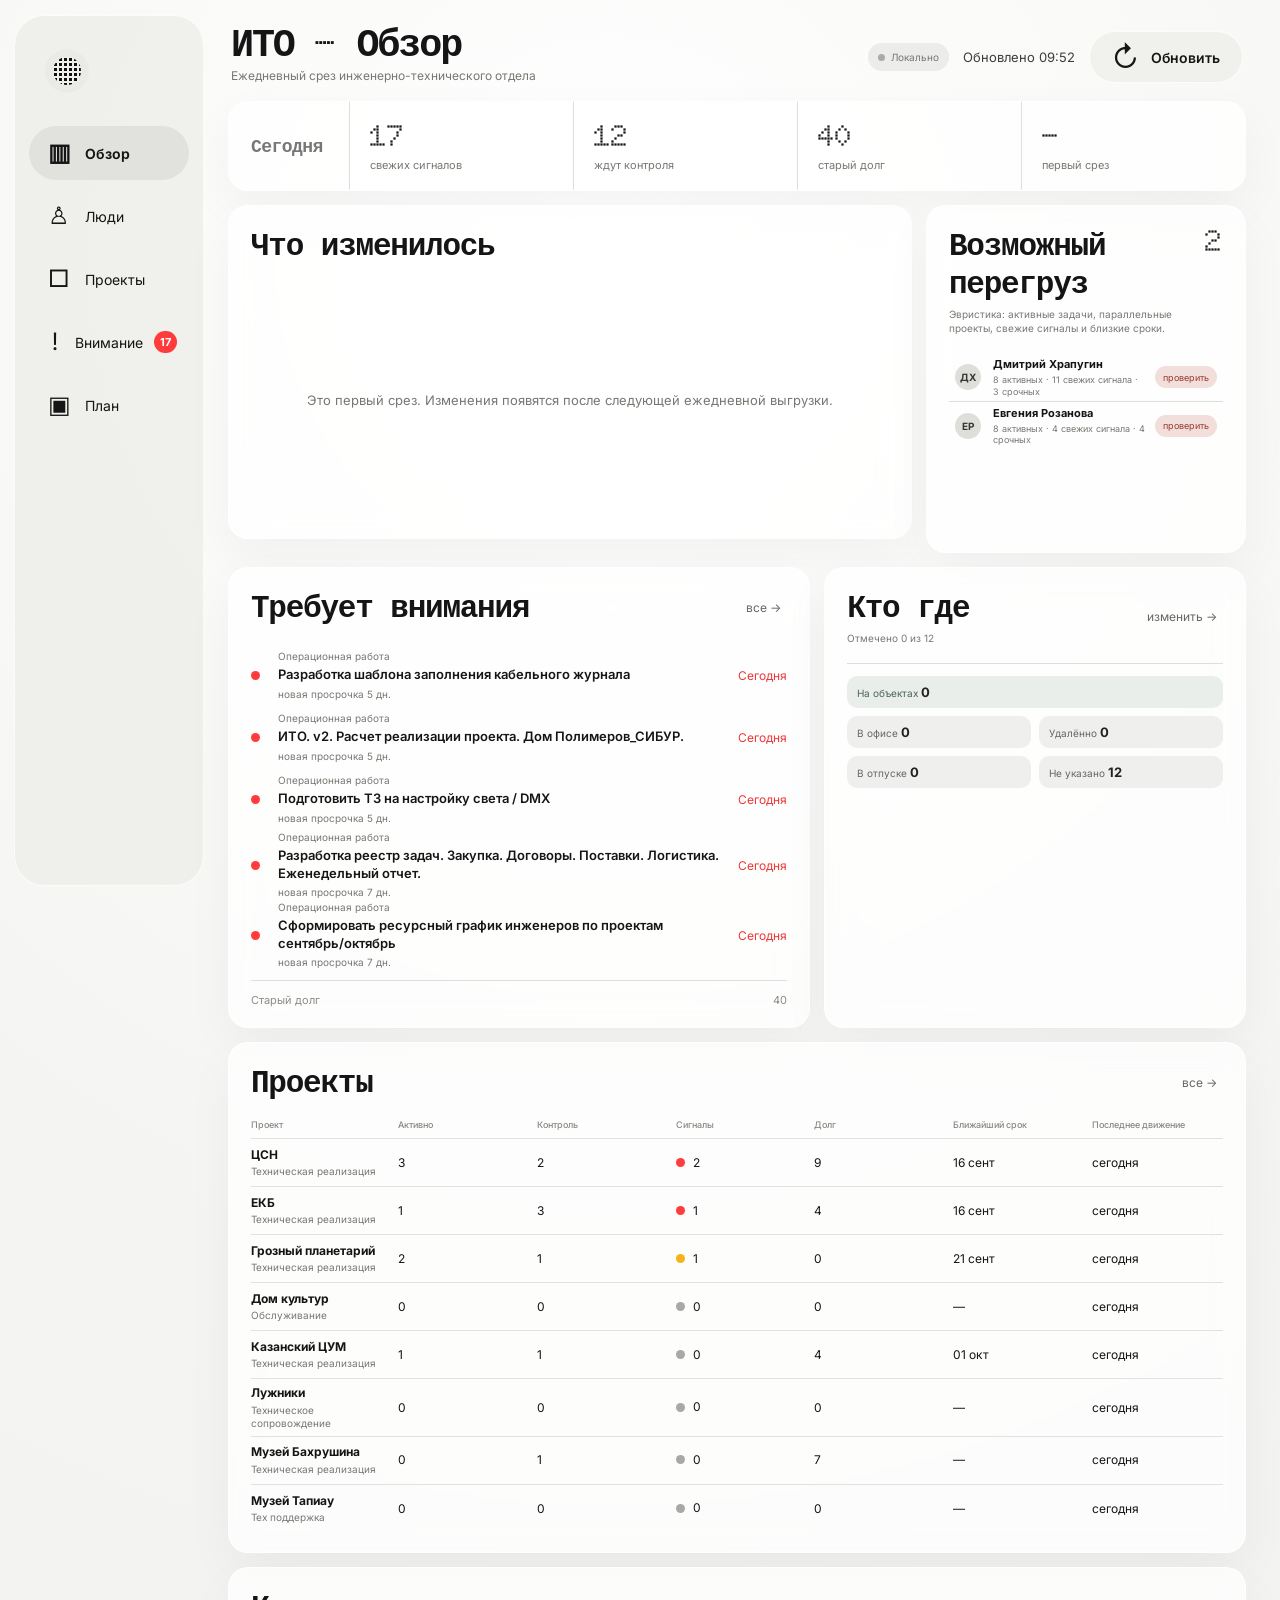
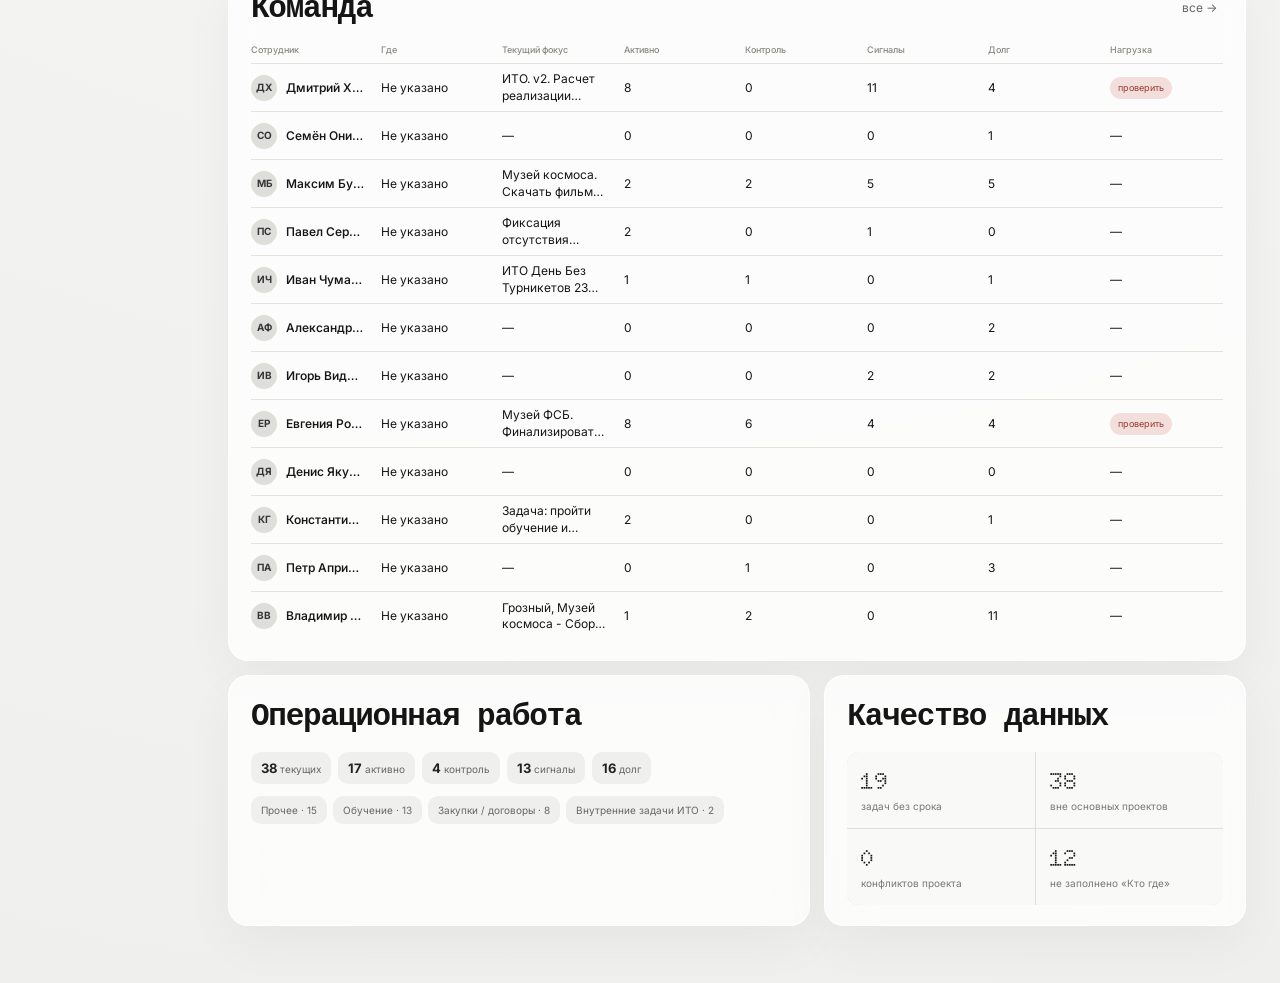
==== commit a6c9000c: "Refresh assets for who-is-where summary fix" ====
--- a/index.html
+++ b/index.html
@@ -5,7 +5,7 @@
   <meta name="viewport" content="width=device-width, initial-scale=1" />
   <meta name="theme-color" content="#f6f6f4" />
   <title>ИТО — Обзор</title>
-  <link rel="stylesheet" href="assets/style.css?v=20261007sync3" />
+  <link rel="stylesheet" href="assets/style.css?v=20261007presence1" />
 </head>
 <body>
   <div class="app-shell">
@@ -79,12 +79,12 @@
     </form>
   </dialog>
 
-  <script src="assets/app.js?v=20261007sync3"></script>
-  <script src="assets/ui.js?v=20261007sync3"></script>
-  <script src="assets/upload.js?v=20261007sync3"></script>
-  <script src="assets/normalize.js?v=20261007sync3"></script>
-  <script src="assets/model.js?v=20261007sync3"></script>
-  <script src="assets/storage.js?v=20261007sync3"></script>
-  <script src="assets/helpers.js?v=20261007sync3"></script>
+  <script src="assets/app.js?v=20261007presence1"></script>
+  <script src="assets/ui.js?v=20261007presence1"></script>
+  <script src="assets/upload.js?v=20261007presence1"></script>
+  <script src="assets/normalize.js?v=20261007presence1"></script>
+  <script src="assets/model.js?v=20261007presence1"></script>
+  <script src="assets/storage.js?v=20261007presence1"></script>
+  <script src="assets/helpers.js?v=20261007presence1"></script>
 </body>
 </html>
--- a/assets/style.css
+++ b/assets/style.css
@@ -782,3 +782,10 @@
 @media (max-width: 780px) {
   .sync-status { display: none; }
 }
+
+
+.location-counts .location-count-site {
+  grid-column: 1 / -1;
+  background: #e9eeea;
+  color: #4b6657;
+}
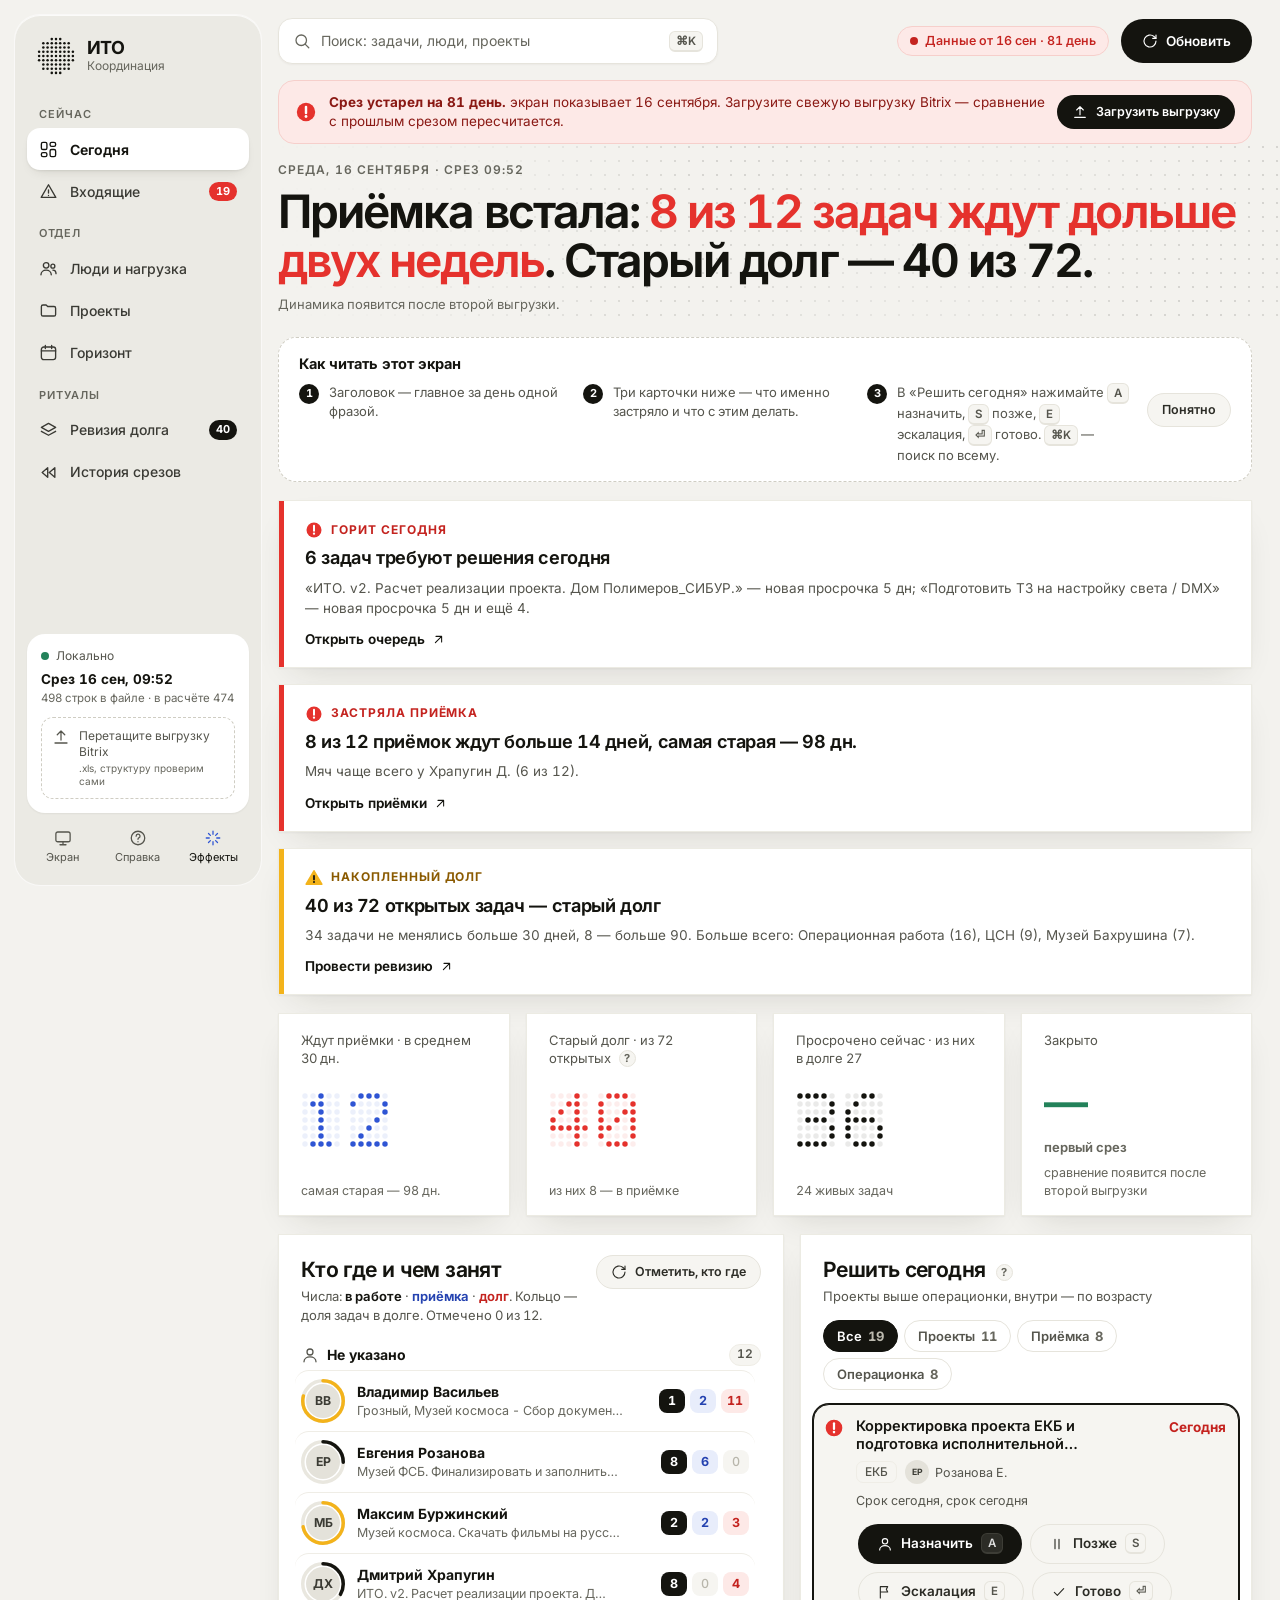
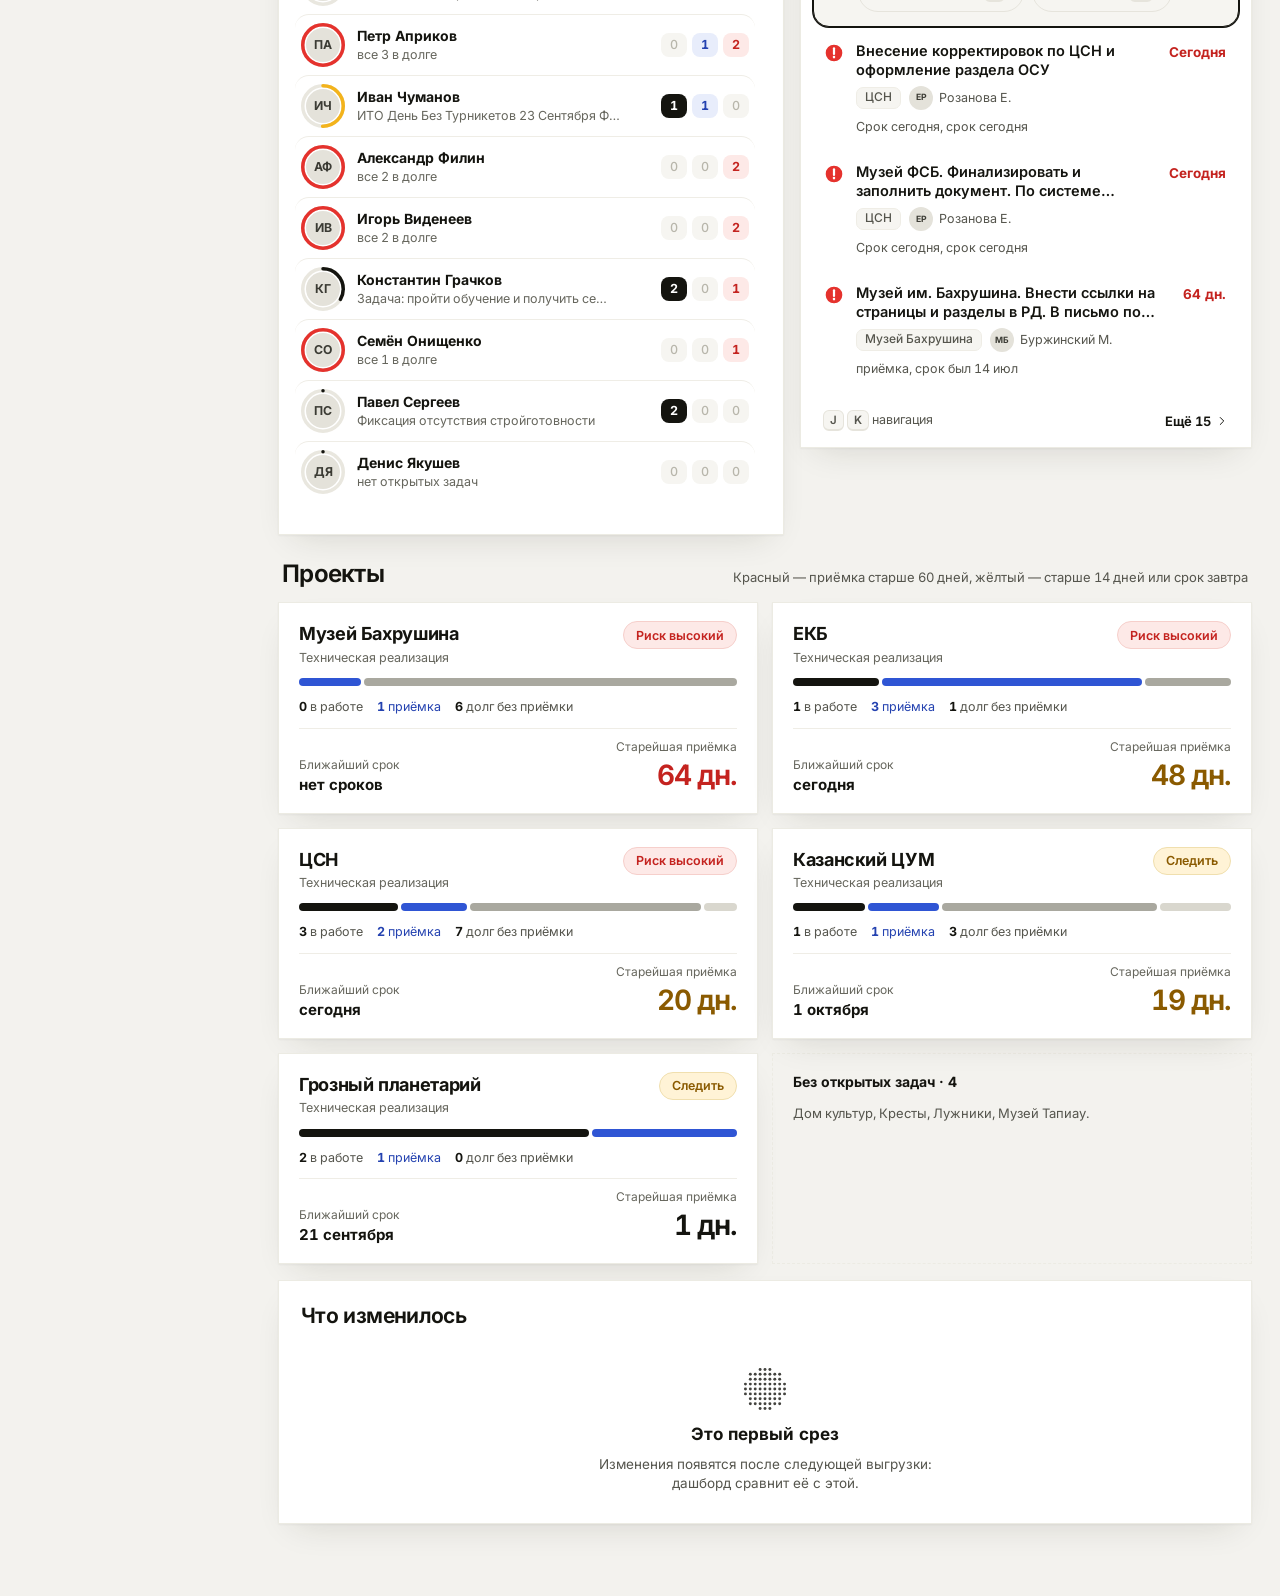
==== commit d3e6fde3: "Redesign dashboard around a daily briefing New interface (vanilla JS, no build step): - Today: one-s" ====
--- a/index.html
+++ b/index.html
@@ -1,90 +1,100 @@
 <!doctype html>
-<html lang="ru">
+<html lang="ru" data-fx="on">
 <head>
   <meta charset="utf-8" />
-  <meta name="viewport" content="width=device-width, initial-scale=1" />
-  <meta name="theme-color" content="#f6f6f4" />
-  <title>ИТО — Обзор</title>
-  <link rel="stylesheet" href="assets/style.css?v=20261007presence1" />
+  <meta name="viewport" content="width=device-width, initial-scale=1, viewport-fit=cover" />
+  <meta name="theme-color" content="#f3f2ee" />
+  <title>ИТО — Координация</title>
+  <link rel="icon" href="data:image/svg+xml,%3Csvg xmlns='http://www.w3.org/2000/svg' viewBox='0 0 36 36'%3E%3Cg fill='%2314140F'%3E%3Ccircle cx='18' cy='6' r='2'/%3E%3Ccircle cx='10' cy='10' r='2'/%3E%3Ccircle cx='26' cy='10' r='2'/%3E%3Ccircle cx='6' cy='18' r='2'/%3E%3Ccircle cx='18' cy='18' r='2'/%3E%3Ccircle cx='30' cy='18' r='2'/%3E%3Ccircle cx='10' cy='26' r='2'/%3E%3Ccircle cx='26' cy='26' r='2'/%3E%3Ccircle cx='18' cy='30' r='2'/%3E%3C/g%3E%3C/svg%3E" />
+  <link rel="preload" href="assets/fonts/inter-cyrillic-wght-normal.woff2" as="font" type="font/woff2" crossorigin />
+  <link rel="stylesheet" href="assets/style.css?v=20261008redesign1" />
 </head>
 <body>
-  <div class="app-shell">
-    <aside class="sidebar" aria-label="Навигация">
-      <div class="brand-mark" aria-label="ИТО"><span></span></div>
-      <nav class="nav-list">
-        <button class="nav-item is-active" data-view="overview" type="button"><span class="nav-icon">▥</span><span>Обзор</span></button>
-        <button class="nav-item" data-view="people" type="button"><span class="nav-icon">♙</span><span>Люди</span></button>
-        <button class="nav-item" data-view="projects" type="button"><span class="nav-icon">□</span><span>Проекты</span></button>
-        <button class="nav-item" data-view="attention" type="button"><span class="nav-icon">!</span><span>Внимание</span><span id="navAttentionCount" class="nav-badge" hidden></span></button>
-        <button class="nav-item" data-view="plan" type="button"><span class="nav-icon">▣</span><span>План</span></button>
-      </nav>
-    </aside>
+  <a class="skip" href="#viewRoot">К содержимому</a>
 
-    <main class="workspace">
-      <header class="topbar">
-        <div>
-          <h1 id="pageTitle">ИТО — Обзор</h1>
-          <p id="pageSubtitle" class="page-subtitle">Ежедневный срез инженерно-технического отдела</p>
-        </div>
-        <div class="topbar-actions">
-          <span id="syncStatus" class="sync-status">Локально</span>
-          <span id="updatedAt" class="updated-at">Нет данных</span>
-          <label class="refresh-button" for="uploadInput"><span class="refresh-icon">↻</span><span>Обновить</span></label>
-          <input id="uploadInput" class="visually-hidden" type="file" accept=".xls,.html,.htm,.txt" />
-        </div>
-      </header>
+  <div class="app" id="app">
+    <aside class="rail" id="rail" aria-label="Навигация"></aside>
 
-      <section id="qualityBanner" class="quality-banner" hidden></section>
-      <section id="viewRoot" aria-live="polite"></section>
+    <main class="stage" id="stage">
+      <div class="dot-sweep" id="dotSweep" aria-hidden="true"></div>
+      <header class="topbar" id="topbar"></header>
+      <div id="freshBanner" class="banner banner-red" role="alert" hidden></div>
+      <div id="historyBanner" class="banner banner-blue" hidden></div>
+      <section id="qualityBanner" class="banner banner-amber" hidden></section>
+      <section id="viewRoot" aria-live="polite" tabindex="-1">
+        <noscript><p class="loading-state">Для работы дашборда нужен JavaScript.</p></noscript>
+      </section>
     </main>
+
+    <nav class="tabbar" id="tabbar" aria-label="Разделы"></nav>
   </div>
 
-  <dialog id="taskDialog" class="task-dialog">
-    <div class="task-detail-card">
-      <div class="task-detail-head">
+  <div class="drop-veil" id="dropVeil" hidden><div><b>Отпустите файл</b><span>Выгрузка задач из Bitrix (.xls)</span></div></div>
+  <div id="tvRoot" class="tv" hidden></div>
+  <div id="toastRoot" class="toast-root" aria-live="polite"></div>
+
+  <dialog id="taskDialog" class="sheet" aria-label="Задача">
+    <div class="sheet-bar"><button class="icon-btn" type="button" data-action="sheet-close" aria-label="Закрыть"><svg viewBox="0 0 24 24" aria-hidden="true"><path d="M6 6l12 12M18 6 6 18"/></svg></button></div>
+    <div class="sheet-body" id="taskSheetBody"></div>
+  </dialog>
+
+  <dialog id="presenceDialog" class="modal presence-dialog" aria-labelledby="presenceTitle">
+    <form method="dialog" class="modal-card" id="presenceForm">
+      <div class="modal-head">
         <div>
-          <div id="taskDetailProject" class="eyebrow"></div>
-          <h2 id="taskDetailTitle"></h2>
+          <div class="eyebrow">Ежедневный контекст</div>
+          <h2 id="presenceTitle">Кто где сегодня</h2>
+          <p class="muted">Для каждого сотрудника укажите: в офисе, на объекте, удалённо или в отпуске. Для объекта выберите проект.</p>
         </div>
-        <button id="taskDetailClose" class="icon-button" type="button" aria-label="Закрыть">×</button>
+        <button id="presenceClose" class="icon-btn" value="cancel" type="button" aria-label="Закрыть"><svg viewBox="0 0 24 24" aria-hidden="true"><path d="M6 6l12 12M18 6 6 18"/></svg></button>
       </div>
-      <div id="taskDetailMeta" class="task-detail-meta"></div>
-      <div class="task-detail-section">
-        <div class="task-detail-label">Описание</div>
-        <div id="taskDetailDescription" class="task-detail-description"></div>
+      <div id="presenceMatrix" class="presence-editor"></div>
+      <p class="muted presence-legend">Вчерашние значения перенесены автоматически: меняйте только то, что изменилось.</p>
+      <div class="modal-actions">
+        <button id="presenceSkip" class="btn btn-ghost" type="button">Оставить как вчера</button>
+        <button id="presenceSave" class="btn btn-dark" type="button">Готово</button>
       </div>
-      <div id="taskDetailParentWrap" class="task-detail-section" hidden>
-        <div class="task-detail-label">Родительская задача</div>
-        <div id="taskDetailParent" class="task-detail-parent"></div>
+    </form>
+  </dialog>
+
+  <dialog id="paletteDialog" class="palette" aria-label="Поиск и команды">
+    <div class="palette-box">
+      <div class="palette-input">
+        <svg class="ico" viewBox="0 0 24 24" aria-hidden="true"><circle cx="11" cy="11" r="7"/><path d="M21 21l-4.5-4.5"/></svg>
+        <input id="paletteInput" type="text" placeholder="Задача, проект, человек или команда" autocomplete="off" spellcheck="false" role="combobox" aria-expanded="true" aria-controls="paletteList" aria-label="Поиск" />
+        <kbd class="kbd">esc</kbd>
+      </div>
+      <div id="paletteList" class="palette-list" role="listbox" aria-label="Результаты"></div>
+      <div class="palette-foot"><span><kbd class="kbd">↑</kbd> <kbd class="kbd">↓</kbd> выбрать</span><span><kbd class="kbd">⏎</kbd> открыть</span></div>
+    </div>
+  </dialog>
+
+  <dialog id="helpDialog" class="modal" aria-labelledby="helpTitle">
+    <div class="modal-card">
+      <div class="modal-head">
+        <div><div class="eyebrow">Справка</div><h2 id="helpTitle">Что значат слова на экране</h2></div>
+        <button class="icon-btn" type="button" data-action="help-close" aria-label="Закрыть"><svg viewBox="0 0 24 24" aria-hidden="true"><path d="M6 6l12 12M18 6 6 18"/></svg></button>
+      </div>
+      <div id="helpBody" class="help-body"></div>
+      <div class="help-keys">
+        <b>Клавиши</b>
+        <p><kbd class="kbd">⌘K</kbd> или <kbd class="kbd">/</kbd> поиск и команды · <kbd class="kbd">1</kbd>–<kbd class="kbd">7</kbd> разделы · <kbd class="kbd">J</kbd> <kbd class="kbd">K</kbd> по очереди · <kbd class="kbd">A</kbd> назначить · <kbd class="kbd">S</kbd> позже · <kbd class="kbd">E</kbd> эскалация · <kbd class="kbd">⏎</kbd> готово. Буквы работают и в русской раскладке.</p>
       </div>
     </div>
   </dialog>
 
-  <dialog id="presenceDialog" class="presence-dialog">
-    <form method="dialog" class="presence-card" id="presenceForm">
-      <div class="presence-head">
-        <div>
-          <div class="eyebrow">ЕЖЕДНЕВНЫЙ КОНТЕКСТ</div>
-          <h2>Кто где сегодня</h2>
-          <p>Для каждого сотрудника укажите: в офисе, на объекте, удалённо или в отпуске. Для объекта выберите проект.</p>
-        </div>
-        <button id="presenceClose" class="icon-button" value="cancel" type="button" aria-label="Закрыть">×</button>
-      </div>
-      <div id="presenceMatrix" class="presence-editor"></div>
-      <div class="presence-legend"><span>Вчерашние значения перенесены автоматически — меняйте только то, что изменилось.</span></div>
-      <div class="presence-actions">
-        <button id="presenceSkip" class="button button-ghost" type="button">Оставить как вчера</button>
-        <button id="presenceSave" class="button button-primary" type="button">Готово</button>
-      </div>
-    </form>
-  </dialog>
-
-  <script src="assets/app.js?v=20261007presence1"></script>
-  <script src="assets/ui.js?v=20261007presence1"></script>
-  <script src="assets/upload.js?v=20261007presence1"></script>
-  <script src="assets/normalize.js?v=20261007presence1"></script>
-  <script src="assets/model.js?v=20261007presence1"></script>
-  <script src="assets/storage.js?v=20261007presence1"></script>
-  <script src="assets/helpers.js?v=20261007presence1"></script>
+  <script src="assets/briefing.js?v=20261008redesign1"></script>
+  <script src="assets/kit.js?v=20261008redesign1"></script>
+  <script src="assets/fx.js?v=20261008redesign1"></script>
+  <script src="assets/views.js?v=20261008redesign1"></script>
+  <script src="assets/views2.js?v=20261008redesign1"></script>
+  <script src="assets/palette.js?v=20261008redesign1"></script>
+  <script src="assets/ui.js?v=20261008redesign1"></script>
+  <script src="assets/upload.js?v=20261008redesign1"></script>
+  <script src="assets/normalize.js?v=20261008redesign1"></script>
+  <script src="assets/model.js?v=20261008redesign1"></script>
+  <script src="assets/storage.js?v=20261008redesign1"></script>
+  <script src="assets/helpers.js?v=20261008redesign1"></script>
+  <script src="assets/app.js?v=20261008redesign1"></script>
 </body>
 </html>
--- a/assets/style.css
+++ b/assets/style.css
@@ -1,791 +1,711 @@
-@import url('https://fonts.googleapis.com/css2?family=Doto:wght@600;700;800&family=Inter:wght@400;500;600;700&display=swap');
+/* ИТО — Координация. Warm off-white system, severity by shape + colour, dot-matrix signature.
+   Effects are gated by html[data-fx="on"]; with effects off the interface is static. */
+
+@font-face { font-family: 'Inter'; font-style: normal; font-weight: 100 900; font-display: swap; src: url('fonts/inter-cyrillic-wght-normal.woff2') format('woff2-variations'), url('fonts/inter-cyrillic-wght-normal.woff2') format('woff2'); unicode-range: U+0301, U+0400-045F, U+0490-0491, U+04B0-04B1, U+2116; }
+@font-face { font-family: 'Inter'; font-style: normal; font-weight: 100 900; font-display: swap; src: url('fonts/inter-latin-wght-normal.woff2') format('woff2-variations'), url('fonts/inter-latin-wght-normal.woff2') format('woff2'); unicode-range: U+0000-00FF, U+0131, U+0152-0153, U+02BB-02BC, U+02C6, U+02DA, U+02DC, U+0304, U+0308, U+0329, U+2000-206F, U+20AC, U+2122, U+2191, U+2193, U+2212, U+2215, U+FEFF, U+FFFD; }
 
 :root {
-  --bg: #f4f4f2;
-  --surface: rgba(255,255,255,.76);
-  --surface-solid: #fbfbfa;
-  --surface-muted: #ededeb;
-  --text: #151515;
-  --text-secondary: #777772;
-  --line: #dededb;
-  --line-strong: #cacac6;
-  --danger: #ff3b3b;
-  --danger-soft: #ffe1e1;
-  --warning: #f5b21b;
-  --warning-soft: #fff4d8;
-  --success: #2f8f63;
-  --success-soft: #e4f2eb;
-  --radius-sm: 12px;
-  --radius-md: 20px;
-  --radius-lg: 30px;
-  --space-1: 6px;
-  --space-2: 10px;
-  --space-3: 14px;
-  --space-4: 18px;
-  --space-5: 24px;
-  --space-6: 32px;
-  --shadow: 0 18px 50px rgba(20,20,18,.045);
-  --display: 'Doto', ui-monospace, monospace;
-  --sans: 'Inter', -apple-system, BlinkMacSystemFont, 'Segoe UI', sans-serif;
+  --bg: #f3f2ee; --surface: #fff; --ink: #14140f; --ink2: #55554d; --ink3: #66665d;
+  --line: #e6e4dc; --line2: #efede6; --fill: #f6f5f1; --rail: #ebeae4;
+  --red: #e5322d; --red-t: #c4231f; --red-s: #fde9e7; --red-l: #f6cfcb;
+  --amber: #f3b31b; --amber-t: #8a5a00; --amber-s: #fff3d6; --amber-l: #f0dfae;
+  --green: #23825a; --green-t: #1b6b49; --green-s: #e3f2ea; --green-l: #cfe6d9;
+  --blue: #2f55d4; --blue-t: #2442b0; --blue-s: #e8edfb; --blue-l: #d3dcf6;
+  --r: 20px;
+  --shadow: 0 1px 0 rgba(255, 255, 255, .9) inset, 0 14px 34px -16px rgba(40, 36, 20, .16), 0 1px 2px rgba(40, 36, 20, .05);
+  --rail-w: 262px;
+  --font: 'Inter', -apple-system, 'Segoe UI', Roboto, 'Helvetica Neue', Arial, sans-serif;
+  color-scheme: light;
 }
 
-* { box-sizing: border-box; }
-html { background: var(--bg); }
-body { margin: 0; min-width: 320px; color: var(--text); background: radial-gradient(circle at 48% 10%, #fff 0, var(--bg) 44%, #efefed 100%); font-family: var(--sans); }
-button, input, select { font: inherit; }
-button { color: inherit; }
-
-.app-shell { min-height: 100vh; display: grid; grid-template-columns: 190px minmax(0, 1fr); gap: 0; padding: 14px; }
-.sidebar { min-height: calc(100vh - 28px); position: sticky; top: 14px; align-self: start; border-radius: var(--radius-lg); background: rgba(238,238,235,.86); border: 1px solid rgba(255,255,255,.72); padding: 25px 14px; box-shadow: inset 0 1px 0 rgba(255,255,255,.85); }
-.brand-mark { width: 62px; height: 62px; display: grid; place-items: center; margin: 0 7px 24px; }
-.brand-mark span { width: 28px; height: 28px; border-radius: 50%; background: radial-gradient(circle, #111 1.45px, transparent 1.7px); background-size: 5px 5px; box-shadow: 0 0 0 8px rgba(0,0,0,.025); }
-.nav-list { display: grid; gap: 9px; }
-.nav-item { width: 100%; height: 54px; border: 0; background: transparent; border-radius: 999px; display: grid; grid-template-columns: 30px minmax(0,1fr) auto; align-items: center; gap: 10px; padding: 0 16px; cursor: pointer; text-align: left; font-size: 14px; }
-.nav-item:hover { background: rgba(255,255,255,.42); }
-.nav-item.is-active { background: rgba(218,218,215,.68); font-weight: 650; }
-.nav-icon { width: 28px; text-align: center; font-size: 24px; line-height: 1; }
-.nav-badge { min-width: 22px; height: 22px; border-radius: 999px; display: grid; place-items: center; padding: 0 6px; color: #fff; background: var(--danger); font-size: 11px; font-weight: 700; }
-.nav-item:has(.nav-badge) { grid-template-columns: 26px minmax(0,1fr) max-content; gap: 8px; padding-inline: 12px; }
-.nav-item:has(.nav-badge) > span:nth-child(2) { min-width: 0; white-space: nowrap; }
-.nav-item:has(.nav-badge) .nav-badge { justify-self: end; margin-left: 2px; }
-
-.workspace { padding: 6px 20px 34px 24px; min-width: 0; }
-.topbar { min-height: 72px; display: flex; justify-content: space-between; gap: 24px; align-items: flex-start; padding: 4px 3px 18px; }
-h1, h2, h3, p { margin: 0; }
-h1 { font-family: var(--display); font-size: clamp(32px, 3vw, 48px); line-height: 1; letter-spacing: -.055em; font-weight: 700; }
-.page-subtitle { margin-top: 6px; color: var(--text-secondary); font-size: 12px; }
-.topbar-actions { display: flex; align-items: center; gap: 14px; padding-top: 7px; }
-.updated-at { font-size: 13px; color: #3d3d3a; white-space: nowrap; }
-.refresh-button { min-height: 52px; display: inline-flex; align-items: center; gap: 12px; padding: 0 22px; border-radius: 999px; background: rgba(239,239,236,.85); border: 1px solid rgba(255,255,255,.8); cursor: pointer; font-size: 14px; font-weight: 600; }
-.refresh-button:hover { background: #e8e8e4; }
-.refresh-icon { font-size: 29px; line-height: 1; font-weight: 400; }
-.visually-hidden { position: absolute !important; width: 1px; height: 1px; padding: 0; margin: -1px; overflow: hidden; clip: rect(0,0,0,0); white-space: nowrap; border: 0; }
-
-.quality-banner { margin-bottom: 14px; padding: 12px 15px; border-radius: 14px; background: #fff7df; border: 1px solid #eadcae; color: #5d522f; font-size: 12px; line-height: 1.5; }
-
-.kpi-grid { display: grid; grid-template-columns: repeat(4, minmax(0,1fr)); gap: 14px; margin-bottom: 14px; }
-.kpi-card { min-height: 138px; border-radius: var(--radius-md); background: var(--surface); border: 1px solid rgba(255,255,255,.92); box-shadow: var(--shadow); padding: 22px 26px; display: flex; justify-content: space-between; align-items: flex-start; backdrop-filter: blur(16px); }
-.kpi-value { font-family: var(--display); font-size: 58px; font-weight: 700; line-height: .95; letter-spacing: -.05em; }
-.kpi-label { margin-top: 8px; font-size: 16px; color: #31312f; }
-.kpi-icon { width: 50px; height: 50px; border-radius: 999px; background: #f3f3f1; display: grid; place-items: center; font-size: 24px; position: relative; }
-.kpi-card[data-kind="attention"] .kpi-icon::after { content: ''; position: absolute; width: 9px; height: 9px; background: var(--danger); border-radius: 50%; right: 2px; top: 4px; box-shadow: 0 0 0 3px #fff; }
-
-.dashboard-grid { display: grid; grid-template-columns: minmax(0,1.16fr) minmax(360px,.84fr); gap: 14px; align-items: stretch; }
-.dashboard-grid-bottom { margin-top: 14px; grid-template-columns: minmax(0,.9fr) minmax(0,1.1fr); }
-.panel { min-width: 0; border-radius: var(--radius-md); background: var(--surface); border: 1px solid rgba(255,255,255,.9); box-shadow: var(--shadow); padding: 20px 22px; backdrop-filter: blur(14px); }
-.panel-head { display: flex; justify-content: space-between; align-items: center; gap: 20px; margin-bottom: 18px; }
-.panel-title { font-family: var(--display); font-size: 31px; font-weight: 700; letter-spacing: -.04em; }
-.panel-menu { color: #8f8f8b; letter-spacing: 3px; font-weight: 700; }
-.panel-link { border: 0; background: none; color: #666; cursor: pointer; font-size: 12px; }
-.panel-link:hover { color: #111; }
-
-.data-table { width: 100%; border-collapse: collapse; table-layout: fixed; }
-.data-table th { padding: 0 8px 8px; color: #888882; font-size: 10px; font-weight: 500; text-align: left; white-space: nowrap; }
-.data-table td { height: 40px; padding: 6px 8px; border-top: 1px solid rgba(218,218,214,.8); font-size: 12px; vertical-align: middle; overflow: hidden; text-overflow: ellipsis; white-space: nowrap; }
-.data-table th:first-child, .data-table td:first-child { padding-left: 0; }
-.data-table th:last-child, .data-table td:last-child { padding-right: 0; }
-.person-cell { display: flex; align-items: center; gap: 9px; min-width: 0; }
-.avatar { flex: 0 0 auto; width: 26px; height: 26px; display: grid; place-items: center; border-radius: 50%; background: #dededb; color: #363634; font-size: 10px; font-weight: 700; }
-.person-name { overflow: hidden; text-overflow: ellipsis; white-space: nowrap; font-weight: 550; }
-.status-pill { display: inline-flex; align-items: center; gap: 8px; min-width: 112px; height: 28px; padding: 0 11px; border-radius: 7px; background: #eee; }
-.status-dot, .signal-dot { width: 9px; height: 9px; border-radius: 50%; display: inline-block; flex: 0 0 auto; background: #aaa; }
-.status-pill.overload { background: var(--danger-soft); color: #e63131; }
-.status-pill.overload .status-dot, .signal-dot.critical { background: var(--danger); }
-.status-pill.risk { background: var(--warning-soft); }
-.status-pill.risk .status-dot, .signal-dot.watch { background: var(--warning); }
-.status-pill.normal .status-dot { background: var(--success); }
-.status-pill.reserve .status-dot { background: var(--success); }
-
-.attention-list { display: grid; }
-.attention-row { min-height: 62px; display: grid; grid-template-columns: 16px minmax(0,1fr) auto; align-items: center; gap: 11px; border-top: 1px solid rgba(218,218,214,.9); }
-.attention-row:first-child { border-top: 0; }
-.attention-main { min-width: 0; font-size: 13px; overflow: hidden; text-overflow: ellipsis; white-space: nowrap; }
-.attention-main strong { font-weight: 650; }
-.attention-age { color: #666; font-size: 12px; white-space: nowrap; }
-.attention-age.critical { color: #ed3737; }
-.attention-empty { min-height: 236px; display: grid; place-items: center; color: var(--text-secondary); font-size: 13px; text-align: center; }
-.debt-link { margin-top: 10px; padding-top: 12px; border-top: 1px solid var(--line); display: flex; justify-content: space-between; color: #8b8b86; font-size: 11px; }
-
-.project-risk { display: inline-flex; align-items: center; gap: 8px; }
-.project-risk .signal-dot.none { background: #a8a8a4; }
-
-.presence-table { width: 100%; border-spacing: 7px 6px; table-layout: fixed; }
-.presence-table th { font-size: 10px; color: #6d6d68; font-weight: 500; overflow: hidden; text-overflow: ellipsis; white-space: nowrap; }
-.presence-table th:first-child { width: 125px; text-align: left; }
-.presence-table td:first-child { font-size: 11px; white-space: nowrap; overflow: hidden; text-overflow: ellipsis; }
-.presence-cell { height: 25px; border-radius: 5px; background: #eeeeec; }
-.presence-cell.level-1 { background: #dededb; }
-.presence-cell.level-2 { background: #bcbcb7; }
-.presence-cell.level-3 { background: var(--danger); }
-
-.view-card { border-radius: var(--radius-md); background: var(--surface); border: 1px solid rgba(255,255,255,.9); box-shadow: var(--shadow); padding: 22px; }
-.view-head { display: flex; align-items: flex-end; justify-content: space-between; gap: 20px; margin-bottom: 22px; }
-.view-head h2 { font-family: var(--display); font-size: 34px; }
-.view-head p { margin-top: 7px; color: var(--text-secondary); font-size: 12px; }
-.summary-strip { display: flex; gap: 9px; flex-wrap: wrap; }
-.summary-chip { border-radius: 999px; background: #ececea; padding: 8px 12px; font-size: 11px; }
-.detail-table td { height: 48px; }
-.secondary { color: var(--text-secondary); font-size: 10px; margin-top: 3px; }
-
-.attention-full-list { display: grid; gap: 8px; }
-.attention-card { display: grid; grid-template-columns: 14px minmax(0,1fr) auto; gap: 12px; align-items: start; padding: 15px 0; border-top: 1px solid var(--line); }
-.attention-card:first-child { border-top: 0; }
-.attention-card h3 { font-size: 13px; }
-.attention-card p { margin-top: 5px; color: var(--text-secondary); font-size: 11px; line-height: 1.45; }
-.attention-meta { text-align: right; font-size: 11px; color: var(--text-secondary); }
-.debt-section { margin-top: 22px; padding-top: 18px; border-top: 1px solid var(--line); }
-.debt-section summary { cursor: pointer; color: #777; font-size: 12px; }
-
-.plan-list { display: grid; }
-.plan-row { display: grid; grid-template-columns: 92px 150px minmax(0,1fr) 120px; gap: 16px; align-items: center; min-height: 52px; border-top: 1px solid var(--line); font-size: 12px; }
-.plan-row:first-child { border-top: 0; }
-.plan-date { font-family: var(--display); font-weight: 700; font-size: 19px; }
-.plan-bar { height: 8px; border-radius: 999px; background: #ddd; overflow: hidden; }
-.plan-bar span { display: block; height: 100%; border-radius: inherit; background: #777; }
-.plan-row.critical .plan-bar span { background: var(--danger); }
-
-.presence-dialog { width: min(1180px, calc(100vw - 40px)); max-height: calc(100vh - 40px); border: 0; padding: 0; border-radius: 26px; background: transparent; }
-.presence-dialog::backdrop { background: rgba(20,20,18,.28); backdrop-filter: blur(6px); }
-.presence-card { background: #fafaf8; border-radius: 26px; padding: 24px; box-shadow: 0 30px 90px rgba(0,0,0,.16); }
-.presence-head { display: flex; justify-content: space-between; gap: 20px; }
-.presence-head .eyebrow { color: #999; font-size: 9px; letter-spacing: .15em; }
-.presence-head h2 { font-family: var(--display); font-size: 32px; margin-top: 4px; }
-.presence-head p { margin-top: 6px; color: #777; font-size: 11px; }
-.icon-button { width: 42px; height: 42px; border-radius: 50%; border: 0; background: #efefec; cursor: pointer; font-size: 22px; }
-.presence-editor { margin-top: 20px; max-height: 56vh; overflow: auto; border: 1px solid var(--line); border-radius: 16px; background: #fff; }
-.presence-edit-table { width: max-content; min-width: 100%; border-spacing: 7px; padding: 8px; }
-.presence-edit-table th { position: sticky; top: 0; background: #fff; z-index: 2; min-width: 110px; font-size: 10px; color: #777; padding: 7px; }
-.presence-edit-table th:first-child { left: 0; z-index: 3; min-width: 170px; text-align: left; }
-.presence-edit-table td:first-child { position: sticky; left: 0; background: #fff; z-index: 1; font-size: 11px; padding: 7px; }
-.presence-edit-button { width: 106px; height: 32px; border: 0; border-radius: 7px; background: #efefed; cursor: pointer; font-weight: 700; font-size: 10px; }
-.presence-edit-button.level-1 { background: #dadad6; }
-.presence-edit-button.level-2 { background: #ababaa; color: #fff; }
-.presence-edit-button.level-3 { background: var(--danger); color: #fff; }
-.presence-legend { display: flex; gap: 16px; flex-wrap: wrap; margin-top: 12px; color: #777; font-size: 10px; }
-.presence-legend span { display: flex; align-items: center; gap: 6px; }
-.presence-swatch { width: 22px; height: 10px; border-radius: 3px; background: #efefed; }
-.presence-swatch.level-1 { background: #dadad6; }.presence-swatch.level-2 { background: #ababaa; }.presence-swatch.level-3 { background: var(--danger); }
-.presence-actions { margin-top: 20px; display: flex; justify-content: flex-end; gap: 10px; }
-.button { min-height: 42px; padding: 0 18px; border-radius: 999px; border: 0; cursor: pointer; font-size: 12px; font-weight: 600; }
-.button-primary { color: #fff; background: #111; }
-.button-ghost { background: #ececea; }
-
-.loading-state { min-height: 70vh; display: grid; place-items: center; color: var(--text-secondary); font-size: 13px; }
-.error-state { max-width: 720px; padding: 20px; background: #fff0f0; border: 1px solid #ffcaca; border-radius: 18px; color: #7d2b2b; }
-
-@media (max-width: 1180px) {
-  .app-shell { grid-template-columns: 150px minmax(0,1fr); }
-  .sidebar { padding-inline: 10px; }
-  .nav-item { padding-inline: 12px; }
-  .kpi-card { padding: 20px; }
-  .dashboard-grid { grid-template-columns: 1fr; }
-  .dashboard-grid-bottom { grid-template-columns: 1fr; }
+*, *::before, *::after { box-sizing: border-box; }
+html { -webkit-text-size-adjust: 100%; }
+body { margin: 0; font-family: var(--font); font-size: 14px; line-height: 1.4; color: var(--ink); background: var(--bg); font-feature-settings: 'tnum', 'cv11', 'ss01'; -webkit-font-smoothing: antialiased; text-rendering: optimizeLegibility; }
+h1, h2, h3, h4, p, ol, ul { margin: 0; padding: 0; }
+ol, ul { list-style: none; }
+button { font: inherit; color: inherit; cursor: pointer; background: none; border: 0; padding: 0; text-align: inherit; }
+a { color: inherit; text-decoration: none; }
+button:disabled { cursor: not-allowed; opacity: .45; }
+:focus-visible { outline: 2px solid var(--blue); outline-offset: 2px; border-radius: 8px; }
+.visually-hidden { position: absolute; width: 1px; height: 1px; overflow: hidden; clip: rect(0 0 0 0); white-space: nowrap; }
+.skip { position: absolute; left: 12px; top: -48px; z-index: 200; background: var(--ink); color: #fff; padding: 10px 14px; border-radius: 10px; }
+.skip:focus { top: 12px; }
+.muted { color: var(--ink2); }
+.pad { padding: 4px 22px 18px; }
+.eyebrow { font-size: 12px; letter-spacing: .09em; text-transform: uppercase; color: var(--ink3); font-weight: 600; }
+.kbd { display: inline-block; min-width: 20px; text-align: center; border: 1px solid var(--line); border-bottom-width: 2px; background: var(--fill); border-radius: 6px; padding: 0 6px; font-size: 11.5px; line-height: 18px; color: var(--ink2); font-weight: 600; font-family: var(--font); }
+.count { display: inline-grid; place-items: center; min-width: 24px; height: 22px; padding: 0 7px; border-radius: 99px; background: var(--fill); border: 1px solid var(--line2); font-size: 12px; font-weight: 600; color: var(--ink2); }
+.tone-red { color: var(--red-t); } .tone-amber { color: var(--amber-t); } .tone-green { color: var(--green-t); } .tone-blue { color: var(--blue-t); } .tone-muted { color: var(--ink3); } .tone-good { color: var(--green-t); } .tone-bad { color: var(--red-t); }
+.ico { width: 18px; height: 18px; stroke: currentColor; fill: none; stroke-width: 1.7; stroke-linecap: round; stroke-linejoin: round; flex: none; }
+.sev { flex: none; display: block; border-radius: 50%; }
+.sev-critical { color: var(--red); } .sev-watch { color: var(--amber); border-radius: 0; } .sev-ok { color: var(--green); border-radius: 0; } .sev-neutral { color: #a9a89f; border-radius: 0; }
+
+/* ---------- buttons, chips, pills, tags ---------- */
+.btn { display: inline-flex; align-items: center; justify-content: center; gap: 8px; height: 40px; padding: 0 18px; border-radius: 99px; font-weight: 600; font-size: 13.5px; white-space: nowrap; border: 1px solid transparent; transition: background .15s, border-color .15s, transform .1s, box-shadow .15s; }
+.btn:active { transform: translateY(1px); }
+.btn .ico { width: 16px; height: 16px; }
+.btn-dark { background: var(--ink); color: #fff; }
+.btn-dark:hover { background: #2a2a22; }
+.btn-dark .kbd { background: #2c2c26; border-color: #3d3d36; color: #ddd; }
+.btn-ghost { background: var(--fill); border-color: var(--line); color: #2c2c26; }
+.btn-ghost:hover { background: #fff; border-color: #cfcdc3; }
+.btn-quiet { color: var(--ink2); padding: 0 12px; }
+.btn-quiet:hover { background: var(--fill); }
+.btn-sm { height: 34px; padding: 0 14px; font-size: 12.5px; }
+.btn-refresh { height: 44px; padding: 0 20px; }
+.icon-btn { display: grid; place-items: center; width: 38px; height: 38px; border-radius: 50%; background: var(--fill); border: 1px solid var(--line); }
+.icon-btn svg { width: 18px; height: 18px; stroke: currentColor; fill: none; stroke-width: 2; stroke-linecap: round; }
+.icon-btn:hover { background: #fff; }
+.chip { display: inline-flex; align-items: center; gap: 7px; height: 30px; padding: 0 12px; border-radius: 99px; font-size: 12.5px; font-weight: 550; white-space: nowrap; background: #fff; border: 1px solid var(--line); }
+.chip .dot, .dot { width: 8px; height: 8px; border-radius: 50%; background: currentColor; display: inline-block; flex: none; }
+.chip-green { background: var(--green-s); border-color: var(--green-l); color: var(--green-t); }
+.chip-amber { background: var(--amber-s); border-color: var(--amber-l); color: var(--amber-t); }
+.chip-red { background: var(--red-s); border-color: var(--red-l); color: var(--red-t); }
+.chip-blue { background: var(--blue-s); border-color: var(--blue-l); color: var(--blue-t); }
+.chip-muted { color: var(--ink2); }
+.pill { display: inline-flex; align-items: center; gap: 7px; min-height: 28px; padding: 3px 12px; border-radius: 99px; font-size: 12.5px; font-weight: 600; border: 1px solid var(--line); background: #fff; }
+.pill-critical { background: var(--red-s); border-color: var(--red-l); color: var(--red-t); }
+.pill-watch { background: var(--amber-s); border-color: var(--amber-l); color: var(--amber-t); }
+.pill-ok { background: var(--green-s); border-color: var(--green-l); color: var(--green-t); }
+.pill-neutral { background: var(--fill); color: var(--ink2); }
+.tag { display: inline-flex; align-items: center; height: 22px; padding: 0 8px; border-radius: 7px; background: var(--fill); border: 1px solid var(--line2); font-size: 12px; color: var(--ink2); font-weight: 500; white-space: nowrap; }
+.tag-red { background: var(--red-s); border-color: var(--red-l); color: var(--red-t); } .tag-amber { background: var(--amber-s); border-color: var(--amber-l); color: var(--amber-t); } .tag-blue { background: var(--blue-s); border-color: var(--blue-l); color: var(--blue-t); } .tag-muted { color: var(--ink3); } .tag-ink { background: var(--ink); border-color: var(--ink); color: #fff; }
+.badge { margin-left: auto; min-width: 22px; padding: 2px 7px; border-radius: 99px; text-align: center; font-size: 11px; font-weight: 700; color: #fff; background: var(--red); }
+.badge-ink { background: var(--ink); }
+.term { display: inline-grid; place-items: center; width: 17px; height: 17px; margin-left: 5px; border-radius: 50%; background: var(--fill); border: 1px solid var(--line); color: var(--ink3); font-size: 11px; font-weight: 700; vertical-align: 1px; text-transform: none; letter-spacing: 0; }
+.term:hover { background: var(--ink); color: #fff; border-color: var(--ink); }
+
+/* ---------- shell ---------- */
+.app { display: grid; grid-template-columns: var(--rail-w) minmax(0, 1fr); min-height: 100vh; }
+.rail { position: sticky; top: 14px; align-self: start; margin: 14px 0 14px 14px; height: calc(100vh - 28px); padding: 22px 12px 12px; border-radius: 26px; background: var(--rail); border: 1px solid rgba(255, 255, 255, .7); box-shadow: inset 0 1px 0 rgba(255, 255, 255, .8); display: flex; flex-direction: column; overflow-y: auto; }
+.brand { display: flex; align-items: center; gap: 12px; padding: 0 10px 18px; }
+.brand b { display: block; font-size: 18px; letter-spacing: -.03em; line-height: 1.1; }
+.brand small { display: block; color: var(--ink3); font-size: 12px; }
+.rail-group { font-size: 11px; letter-spacing: .09em; text-transform: uppercase; color: var(--ink3); padding: 14px 12px 6px; font-weight: 600; }
+.rail-link { display: flex; align-items: center; gap: 12px; height: 42px; padding: 0 12px; border-radius: 13px; font-size: 14px; font-weight: 500; color: #3a3a34; transition: background .15s; }
+.rail-link:hover { background: rgba(255, 255, 255, .55); }
+.rail-link.is-active { background: #fff; color: var(--ink); font-weight: 650; box-shadow: 0 1px 2px rgba(40, 36, 20, .08), 0 6px 14px -8px rgba(40, 36, 20, .2); }
+.rail-link .ico { width: 19px; height: 19px; }
+.rail-foot { margin-top: auto; display: grid; gap: 8px; }
+.rail-card { background: #fff; border-radius: 18px; padding: 14px; box-shadow: 0 1px 2px rgba(40, 36, 20, .06); display: grid; gap: 3px; }
+.sync-line { display: flex; align-items: center; gap: 7px; font-size: 12px; color: var(--ink2); }
+.sync-line .dot { color: var(--green); }
+.sync-status.is-flash { color: var(--green-t); font-weight: 600; }
+.rail-card b { font-size: 13.5px; margin-top: 2px; }
+.rail-card > small { color: var(--ink3); font-size: 11.5px; line-height: 1.3; }
+.drop { margin-top: 8px; display: flex; gap: 9px; align-items: flex-start; border: 1.5px dashed #cfcdc3; border-radius: 12px; padding: 10px; font-size: 12px; color: var(--ink2); cursor: pointer; line-height: 1.3; }
+.drop:hover { border-color: var(--ink); color: var(--ink); }
+.drop small { display: block; color: var(--ink3); margin-top: 2px; }
+.rail-tools { display: flex; gap: 4px; }
+.tool { flex: 1; display: grid; justify-items: center; gap: 3px; padding: 8px 2px; border-radius: 12px; font-size: 11px; color: var(--ink2); }
+.tool:hover { background: rgba(255, 255, 255, .6); color: var(--ink); }
+.tool.is-on { color: var(--ink); }
+.tool.is-on .ico { stroke: var(--blue); }
+
+.stage { min-width: 0; padding: 18px 28px 72px 16px; max-width: 1640px; position: relative; }
+.topbar { display: flex; align-items: center; gap: 12px; margin-bottom: 16px; }
+.topbar-brand, .topbar .tabs { display: none; }
+.search { display: flex; align-items: center; gap: 10px; height: 46px; width: min(440px, 100%); border-radius: 14px; background: #fff; border: 1px solid var(--line); padding: 0 14px; color: var(--ink3); box-shadow: 0 1px 2px rgba(40, 36, 20, .04); text-align: left; }
+.search span { flex: 1; white-space: nowrap; overflow: hidden; text-overflow: ellipsis; }
+.search:hover { border-color: #cfcdc3; }
+.topbar-spacer { flex: 1; }
+.banner { display: flex; align-items: center; gap: 12px; padding: 12px 16px; border-radius: 16px; margin-bottom: 14px; font-size: 13.5px; line-height: 1.4; }
+.banner > div, .banner > span { flex: 1; }
+.banner-red { background: var(--red-s); color: #8a1914; border: 1px solid var(--red-l); }
+.banner-blue { background: var(--blue-s); color: var(--blue-t); border: 1px solid var(--blue-l); }
+.banner-amber { background: var(--amber-s); color: var(--amber-t); border: 1px solid var(--amber-l); }
+.banner[hidden] { display: none; }
+#viewRoot:focus { outline: none; }
+
+.card { background: var(--surface); border-radius: var(--r); box-shadow: var(--shadow); border: 1px solid #ecebe3; }
+.card-head { display: flex; align-items: flex-start; justify-content: space-between; gap: 12px; padding: 20px 22px 6px; }
+.card-head h2 { font-size: 21px; letter-spacing: -.03em; font-weight: 650; }
+.card-head p { margin-top: 3px; font-size: 13px; }
+.card-foot { display: flex; align-items: center; justify-content: space-between; gap: 12px; padding: 12px 22px 16px; font-size: 12.5px; }
+.more-link { display: inline-flex; align-items: center; gap: 4px; font-weight: 650; font-size: 13px; }
+.more-link .ico { width: 14px; height: 14px; }
+.view { display: grid; gap: 18px; align-content: start; }
+.view-head { display: flex; align-items: flex-end; justify-content: space-between; gap: 24px; flex-wrap: wrap; }
+.view-title { font-size: 40px; line-height: 1.08; letter-spacing: -.04em; font-weight: 650; max-width: 1000px; margin-top: 8px; }
+.view-title em, .hero-title em { font-style: normal; }
+.em-red { color: var(--red); } .em-amber { color: var(--amber-t); }
+.view-note { max-width: 420px; font-size: 13px; }
+.chips { display: flex; gap: 8px; flex-wrap: wrap; }
+.empty { display: grid; justify-items: center; gap: 8px; text-align: center; padding: 30px 20px; color: var(--ink2); }
+.empty h3 { font-size: 17px; color: var(--ink); }
+.empty p { max-width: 380px; font-size: 13.5px; }
+.empty-mark { opacity: .8; }
+
+/* ---------- Today ---------- */
+.hero { position: relative; padding: 4px 0 6px; isolation: isolate; }
+.hero-dots { position: absolute; z-index: -1; left: -16px; right: -28px; top: -18px; width: calc(100% + 44px); height: calc(100% + 24px); color: #14140f; pointer-events: none; -webkit-mask-image: linear-gradient(90deg, transparent 0, #000 45%); mask-image: linear-gradient(90deg, transparent 0, #000 45%); opacity: 0; transition: opacity .8s .2s; }
+html[data-fx="on"] .hero-dots { opacity: 1; }
+.hero-title { margin-top: 8px; font-size: 46px; line-height: 1.07; letter-spacing: -.042em; font-weight: 650; max-width: 1080px; }
+.hero-note { margin-top: 10px; font-size: 13px; color: var(--ink3); }
+.intro { display: flex; align-items: center; gap: 18px; padding: 16px 20px; border-radius: 18px; background: #fff; border: 1px dashed #cfcdc3; }
+.intro-dots { display: none; }
+.intro-body { flex: 1; }
+.intro-body b { font-size: 14.5px; }
+.intro ol { display: flex; gap: 22px; margin-top: 8px; flex-wrap: wrap; font-size: 13px; color: var(--ink2); }
+.intro ol { display: grid; grid-template-columns: repeat(3, minmax(0, 1fr)); gap: 22px; }
+.intro li { display: flex; gap: 10px; align-items: flex-start; }
+.intro li .t { line-height: 1.5; }
+.intro li > .n { flex: none; width: 20px; height: 20px; border-radius: 50%; background: var(--ink); color: #fff; font-size: 11px; font-weight: 700; display: grid; place-items: center; margin-top: 1px; }
+.stories { display: grid; grid-template-columns: repeat(3, minmax(0, 1fr)); gap: 16px; }
+.story { position: relative; display: flex; flex-direction: column; gap: 8px; padding: 20px 22px 18px 26px; border-radius: var(--r); background: #fff; box-shadow: var(--shadow); border: 1px solid #ecebe3; overflow: hidden; }
+.story::before { content: ''; position: absolute; left: 0; top: 0; bottom: 0; width: 5px; background: var(--ink); }
+.story.tone-critical::before { background: var(--red); } .story.tone-watch::before { background: var(--amber); } .story.tone-ok::before { background: var(--green); }
+.story-kicker { display: flex; align-items: center; gap: 8px; font-size: 12px; letter-spacing: .08em; text-transform: uppercase; font-weight: 700; }
+.story.tone-critical .story-kicker { color: var(--red-t); } .story.tone-watch .story-kicker { color: var(--amber-t); } .story.tone-ok .story-kicker { color: var(--green-t); }
+.story h3 { font-size: 18px; line-height: 1.25; letter-spacing: -.02em; font-weight: 650; }
+.story p { color: var(--ink2); font-size: 13.5px; line-height: 1.5; flex: 1; }
+.story-link { display: inline-flex; align-items: center; gap: 6px; font-weight: 650; font-size: 13.5px; margin-top: 4px; }
+.story-link:hover .ico { transform: translate(2px, -2px); }
+.story-link .ico { width: 15px; height: 15px; transition: transform .15s; }
+.kpis { display: grid; grid-template-columns: repeat(4, minmax(0, 1fr)); gap: 16px; }
+.kpi { padding: 18px 22px 16px; border-radius: var(--r); background: #fff; box-shadow: var(--shadow); border: 1px solid #ecebe3; display: grid; gap: 8px; align-content: space-between; }
+.kpi-label { font-size: 13px; color: var(--ink2); line-height: 1.35; min-height: 35px; }
+.kpi-body { display: flex; align-items: flex-end; justify-content: space-between; gap: 12px; }
+.kpi-num { height: 56px; display: flex; align-items: center; color: var(--ink); }
+.kpi.tone-red .kpi-num { color: var(--red); } .kpi.tone-blue .kpi-num { color: var(--blue); } .kpi.tone-green .kpi-num { color: var(--green); }
+.kpi-dash { font-size: 44px; font-weight: 650; }
+.kpi-delta { font-size: 13px; font-weight: 650; margin-top: 8px; max-width: 190px; line-height: 1.3; }
+.kpi-sub { font-size: 12.5px; color: var(--ink3); }
+.pair { display: flex; gap: 10px; align-items: flex-end; flex: none; }
+.pair-col { display: grid; justify-items: center; gap: 3px; font-size: 11.5px; color: var(--ink3); }
+.pair-col b { color: var(--ink); font-size: 12px; }
+.pair-track { display: flex; align-items: flex-end; height: 46px; width: 24px; }
+.pair-bar { display: block; width: 100%; border-radius: 7px 7px 3px 3px; background: #d9d7ce; }
+.pair-bar.tone-blue { background: var(--blue); } .pair-bar.tone-red { background: var(--red); } .pair-bar.tone-ink { background: var(--ink); } .pair-bar.tone-green { background: var(--green); }
+.today-grid { display: grid; grid-template-columns: minmax(0, 1.12fr) minmax(0, 1fr); gap: 16px; align-items: start; }
+.who-card .muted b { font-weight: 650; }
+.k-live { color: var(--ink); } .k-acc { color: var(--blue-t); } .k-debt { color: var(--red-t); }
+.who-groups { display: grid; grid-template-columns: 1fr; column-gap: 28px; align-items: start; padding: 6px 22px 18px; }
+.who-groups.is-single { grid-template-columns: 1fr; }
+@container (min-width: 700px) { .who-groups:not(.is-single) { grid-template-columns: repeat(2, minmax(0, 1fr)); } }
+.who-card { container-type: inline-size; }
+.who-groups.is-single .who-rows { display: grid; grid-template-columns: 1fr; column-gap: 28px; }
+@container (min-width: 700px) { .who-groups.is-single .who-rows { grid-template-columns: repeat(2, minmax(0, 1fr)); } }
+.who-group { margin-bottom: 14px; min-width: 0; }
+.who-group h3 { display: flex; align-items: center; gap: 8px; font-size: 14px; padding: 8px 0 4px; }
+.who-group h3 .count { margin-left: auto; }
+.who-group h3 .ico { color: var(--ink2); }
+.who-row { display: flex; align-items: center; gap: 12px; width: 100%; padding: 8px 6px; margin: 0 -6px; border-radius: 14px; border-top: 1px solid var(--line2); transition: background .12s; }
+.who-row:hover { background: var(--fill); }
+.who-main { flex: 1; min-width: 0; display: grid; }
+.who-main b { font-size: 14px; white-space: nowrap; overflow: hidden; text-overflow: ellipsis; }
+.who-main small { font-size: 12.5px; color: var(--ink3); white-space: nowrap; overflow: hidden; text-overflow: ellipsis; }
+.trio { display: flex; gap: 5px; flex: none; }
+.trio i { display: grid; place-items: center; min-width: 26px; height: 24px; padding: 0 6px; border-radius: 8px; font-style: normal; font-size: 12.5px; font-weight: 700; }
+.trio .is-zero { color: #b8b6ab; background: var(--fill); font-weight: 500; }
+.trio .is-live { background: var(--ink); color: #fff; } .trio .is-acc { background: var(--blue-s); color: var(--blue-t); } .trio .is-debt { background: var(--red-s); color: var(--red-t); }
+.av { display: inline-grid; place-items: center; flex: none; width: var(--s, 30px); height: var(--s, 30px); border-radius: 50%; background: #e4e2da; font-size: calc(var(--s, 30px) * .36); font-weight: 700; color: #3b3b34; }
+.av-ring { position: relative; display: inline-grid; place-items: center; flex: none; width: var(--o); height: var(--o); }
+.av-ring .ring { position: absolute; inset: 0; }
+.ring-track { stroke: #ecead2; stroke: #e9e7df; }
+.ring-fill { stroke: var(--ink); }
+.tone-red .ring-fill { stroke: var(--red); } .tone-amber .ring-fill { stroke: var(--amber); }
+.person-line { display: inline-flex; align-items: center; gap: 6px; font-size: 12.5px; color: var(--ink2); min-width: 0; }
+.person-line .av { --s: 22px; }
+.decide-card { display: block; }
+.filters { display: flex; gap: 6px; flex-wrap: wrap; padding: 8px 22px 10px; }
+.fchip { display: inline-flex; align-items: center; gap: 6px; height: 32px; padding: 0 13px; border-radius: 99px; font-size: 13px; font-weight: 600; background: #fff; border: 1px solid var(--line); color: var(--ink2); }
+.fchip b { font-weight: 700; color: var(--ink3); }
+.fchip:hover { border-color: #cfcdc3; }
+.fchip.is-on { background: var(--ink); border-color: var(--ink); color: #fff; }
+.fchip.is-on b { color: #bdbbb0; }
+.irows { padding: 4px 12px 8px; display: grid; }
+.irow { border-radius: 16px; border: 1px solid transparent; transition: background .15s, border-color .15s; }
+.irow + .irow { margin-top: 2px; }
+.irow.sev-critical, .irow.sev-watch, .irow.sev-ok, .irow.sev-neutral { color: var(--ink); }
+.irow.is-sel { background: var(--fill); border-color: var(--ink); box-shadow: 0 0 0 1px var(--ink); }
+.irow-main { display: flex; align-items: flex-start; gap: 12px; width: 100%; padding: 12px 12px 12px 10px; border-radius: 16px; }
+.irow:not(.is-sel) .irow-main:hover { background: var(--fill); }
+.irow-sev { padding-top: 1px; }
+.irow-body { flex: 1; min-width: 0; display: grid; gap: 6px; }
+.irow-title { font-size: 14.5px; line-height: 1.3; font-weight: 600; display: -webkit-box; -webkit-line-clamp: 2; -webkit-box-orient: vertical; overflow: hidden; }
+.irow-meta { display: flex; align-items: center; gap: 8px; flex-wrap: wrap; }
+.irow-reason { font-size: 12.5px; color: var(--ink2); }
+.irow-age { font-weight: 700; font-size: 13.5px; white-space: nowrap; padding-top: 1px; }
+.irow-age.tone-critical { color: var(--red-t); } .irow-age.tone-watch { color: var(--amber-t); }
+.only-narrow { display: none; }
+.irow-actions { position: relative; display: flex; gap: 8px; flex-wrap: wrap; padding: 2px 12px 14px 44px; }
+.assign-pop { flex-basis: 100%; display: flex; flex-wrap: wrap; gap: 6px; padding: 10px; margin-top: 4px; border-radius: 16px; background: #fff; border: 1px solid var(--line); box-shadow: 0 16px 30px -18px rgba(40, 36, 20, .4); }
+.assign-chip { display: inline-flex; align-items: center; gap: 7px; height: 34px; padding: 0 12px 0 5px; border-radius: 99px; border: 1px solid var(--line); background: var(--fill); font-size: 12.5px; font-weight: 600; }
+.assign-chip:hover { background: var(--ink); color: #fff; border-color: var(--ink); }
+.assign-note { flex-basis: 100%; font-size: 12px; color: var(--ink3); padding: 4px 4px 0; }
+.today-bottom { display: grid; grid-template-columns: minmax(0, 2fr) minmax(0, 1fr); gap: 16px; align-items: start; }
+.block-head { display: flex; align-items: baseline; justify-content: space-between; gap: 16px; flex-wrap: wrap; padding: 4px 4px 12px; }
+.block-head h2 { font-size: 24px; letter-spacing: -.03em; font-weight: 650; }
+.block-head p { font-size: 13px; }
+.pgrid { display: grid; grid-template-columns: repeat(2, minmax(0, 1fr)); gap: 14px; }
+.pcard { display: grid; gap: 12px; padding: 18px 20px; border-radius: var(--r); background: #fff; box-shadow: var(--shadow); border: 1px solid #ecebe3; transition: transform .15s, box-shadow .15s; }
+a.pcard:hover { transform: translateY(-2px); box-shadow: 0 22px 40px -22px rgba(40, 36, 20, .3); }
+.pcard-head { display: flex; justify-content: space-between; gap: 10px; align-items: flex-start; }
+.pcard-head b { font-size: 18px; letter-spacing: -.02em; display: block; }
+.pcard-head small { color: var(--ink3); font-size: 12.5px; }
+.pcard-counts { display: flex; gap: 14px; flex-wrap: wrap; font-size: 12.5px; color: var(--ink2); }
+.pcard-counts b { color: var(--ink); }
+.pcard-counts .k-acc b { color: var(--blue-t); }
+.pcard-foot { display: flex; justify-content: space-between; align-items: flex-end; gap: 10px; padding-top: 10px; border-top: 1px solid var(--line2); }
+.pcard-foot small { display: block; color: var(--ink3); font-size: 12px; }
+.pcard-foot b { font-size: 15px; }
+.pcard-old { text-align: right; }
+.pcard-old b { font-size: 28px; letter-spacing: -.04em; font-weight: 650; }
+.pcard-idle { border-style: dashed; box-shadow: none; background: transparent; align-content: start; }
+.pcard-idle p { color: var(--ink2); font-size: 13px; }
+.segbar { display: flex; gap: 3px; height: 8px; }
+.seg { display: block; border-radius: 8px; min-width: 6px; }
+.seg-live { background: var(--ink); } .seg-acc { background: var(--blue); } .seg-debt { background: #a9a89f; } .seg-rest { background: #d9d7ce; } .seg-empty { background: #e9e7df; }
+.segbar-thin { height: 5px; }
+.change-line { padding: 4px 22px; font-size: 13.5px; color: var(--ink2); display: flex; gap: 4px 14px; flex-wrap: wrap; align-items: center; }
+.change-line > span + span::before { content: '·'; margin-right: 14px; color: var(--ink3); }
+.changes-card .card-head { flex-wrap: wrap; gap: 8px 12px; }
+.timeline .when { white-space: nowrap; }
+.change-line b { color: var(--ink); font-size: 14px; }
+.change-flow b { color: var(--blue-t); }
+.change-flow .ico { width: 14px; height: 14px; }
+.timeline { padding: 8px 22px 14px; display: grid; }
+.timeline li { display: grid; grid-template-columns: 44px 24px 1fr; gap: 10px; align-items: flex-start; padding: 11px 0; border-top: 1px solid var(--line2); }
+.timeline .when { font-size: 12.5px; color: var(--ink3); padding-top: 2px; font-weight: 500; }
+.timeline .ev { display: grid; place-items: center; width: 24px; height: 24px; border-radius: 50%; background: var(--fill); }
+.timeline .ev .ico { width: 14px; height: 14px; }
+.ev-ok, .ev-success { color: var(--green-t); background: var(--green-s) !important; } .ev-critical { color: var(--red-t); background: var(--red-s) !important; } .ev-watch { color: var(--amber-t); background: var(--amber-s) !important; } .ev-info { color: var(--blue-t); background: var(--blue-s) !important; }
+.timeline .what b { display: block; font-size: 13.5px; line-height: 1.3; font-weight: 600; }
+.timeline .what small { display: block; color: var(--ink3); font-size: 12.5px; margin-top: 2px; line-height: 1.35; }
+
+/* ---------- Inbox & task detail ---------- */
+.inbox-grid { display: grid; grid-template-columns: minmax(0, 1.15fr) minmax(0, 1fr); gap: 16px; align-items: start; }
+.inbox-bar { display: flex; align-items: center; justify-content: space-between; gap: 12px; flex-wrap: wrap; padding-top: 10px; }
+.inbox-bar .filters { padding-top: 0; padding-bottom: 0; }
+.inbox-bar .keys { padding: 0 22px; font-size: 12px; }
+.inbox-list .irows { padding-top: 8px; }
+.inbox-detail { position: sticky; top: 16px; max-height: calc(100vh - 32px); overflow-y: auto; }
+.inbox-empty { display: grid; justify-items: center; gap: 14px; padding: 60px 30px; text-align: center; color: var(--ink2); }
+.td { padding: 22px 24px 20px; display: grid; gap: 4px; }
+.td-top { display: flex; gap: 8px; flex-wrap: wrap; align-items: center; }
+.td-title { font-size: 23px; line-height: 1.2; letter-spacing: -.03em; font-weight: 650; margin: 10px 0 8px; }
+.life { display: grid; grid-template-columns: repeat(4, 1fr); gap: 6px; font-size: 12px; color: var(--ink3); margin-bottom: 8px; }
+.life li { display: grid; gap: 6px; }
+.life i { display: block; height: 5px; border-radius: 5px; background: #e4e2da; }
+.life .is-done i { background: var(--ink); } .life .is-current i { background: var(--blue); } .life .is-current span { color: var(--blue-t); font-weight: 650; }
+.td-sec { padding: 16px 0 6px; border-top: 1px solid var(--line2); margin-top: 8px; }
+.td-sec h4 { font-size: 11.5px; letter-spacing: .09em; text-transform: uppercase; color: var(--ink3); font-weight: 650; margin-bottom: 10px; }
+.chain { display: grid; grid-template-columns: 1fr auto 1fr auto 1fr; gap: 6px; align-items: end; }
+.chain-node { position: relative; display: grid; justify-items: center; gap: 4px; text-align: center; font-size: 12.5px; padding-top: 20px; }
+.chain-node small { color: var(--ink3); font-size: 11.5px; }
+.chain-node b { font-size: 13px; }
+.chain-arrow { color: #b8b6ab; padding-bottom: 28px; }
+.ball { position: absolute; top: 0; left: 50%; transform: translateX(-50%); background: var(--ink); color: #fff; font-size: 11px; font-weight: 700; padding: 2px 10px; border-radius: 99px; white-space: nowrap; }
+.obs { display: grid; gap: 5px; justify-items: center; }
+.obs-p { display: inline-flex; align-items: center; gap: 6px; font-size: 12px; }
+.dl { font-size: 13.5px; color: var(--ink2); display: flex; align-items: center; gap: 8px; flex-wrap: wrap; margin-bottom: 4px; }
+.tl { display: grid; }
+.tl li { display: grid; grid-template-columns: 30px 1fr auto; gap: 10px; align-items: flex-start; padding: 9px 0; }
+.tl-ico { display: grid; place-items: center; width: 30px; height: 30px; border-radius: 50%; background: var(--fill); color: var(--ink2); }
+.tl-ico .ico { width: 15px; height: 15px; }
+.tl-critical .tl-ico { background: var(--red-s); color: var(--red-t); } .tl-watch .tl-ico { background: var(--amber-s); color: var(--amber-t); } .tl-info .tl-ico { background: var(--blue-s); color: var(--blue-t); } .tl-clock .tl-ico { background: var(--amber-s); color: var(--amber-t); }
+.tl-body b { display: block; font-size: 13.5px; line-height: 1.3; font-weight: 600; }
+.tl-body small { display: block; font-size: 12.5px; color: var(--ink3); margin-top: 2px; }
+.tl-when { font-size: 12.5px; color: var(--ink3); white-space: nowrap; }
+.td-desc summary { cursor: pointer; font-size: 11.5px; letter-spacing: .09em; text-transform: uppercase; color: var(--ink3); font-weight: 650; }
+.td-desc-body { white-space: pre-wrap; font-size: 13.5px; color: var(--ink2); padding: 10px 0 4px; line-height: 1.5; }
+.td .irow-actions { padding: 2px 0 16px; border-bottom: 1px solid var(--line2); margin-bottom: 14px; }
+.td-foot { padding-top: 6px; }
+
+/* ---------- People ---------- */
+.people-grid { display: grid; grid-template-columns: minmax(0, 2.25fr) minmax(300px, 1fr); gap: 16px; align-items: start; }
+.table-wrap { overflow-x: auto; padding: 14px 14px 4px; }
+.matrix { width: 100%; border-collapse: separate; border-spacing: 0 4px; }
+.matrix th { font-size: 12px; color: var(--ink2); font-weight: 600; text-align: center; padding: 4px 3px 8px; white-space: nowrap; }
+.matrix th.m-name { text-align: left; padding-left: 6px; }
+.matrix th.m-acc { color: var(--blue-t); }
+.matrix th.is-now { color: var(--ink); font-weight: 700; }
+.matrix tbody tr { cursor: pointer; }
+.matrix td { padding: 0 3px; text-align: center; }
+.matrix td.m-name { text-align: left; padding: 6px; border-radius: 16px 0 0 16px; min-width: 188px; }
+.matrix tbody tr:hover td.m-name, .matrix tbody tr:hover td { background: var(--fill); }
+.matrix tbody tr.is-sel td { background: var(--fill); box-shadow: inset 0 2px 0 var(--ink), inset 0 -2px 0 var(--ink); }
+.matrix tbody tr.is-sel td:first-child { box-shadow: inset 2px 2px 0 var(--ink), inset 0 -2px 0 var(--ink); }
+.matrix tbody tr.is-sel td:last-child { box-shadow: inset -2px 2px 0 var(--ink), inset 0 -2px 0 var(--ink); }
+.m-person { display: flex; align-items: center; gap: 10px; width: 100%; }
+.m-person b { display: block; font-size: 14px; white-space: nowrap; }
+.m-person small { display: flex; align-items: center; gap: 5px; color: var(--ink3); font-size: 12.5px; }
+.m-person small .ico { width: 13px; height: 13px; }
+.mc { min-width: 44px; }
+.mcell { display: grid; place-items: center; align-content: center; min-height: 50px; border-radius: 12px; background: #f1efe8; font-weight: 700; font-size: 16px; line-height: 1.1; padding: 4px; }
+.mcell small { font-size: 11px; font-weight: 600; opacity: .85; }
+.mcell.is-zero { color: #c9c7bd; font-weight: 400; background: #f7f6f2; }
+.mcell.m-acc { background: var(--blue-s); color: var(--blue-t); min-width: 74px; }
+.mcell.m-debt { background: #d9d7ce; color: var(--ink); } .mcell.m-debt.is-hot { background: var(--red); color: #fff; }
+.mcell.m-live { background: var(--ink); color: #fff; }
+.mcell.m-w1 { background: #e7e5dc; } .mcell.m-w2 { background: #c9c7bd; } .mcell.m-w3 { background: #55554d; color: #fff; }
+.legend { flex-wrap: wrap; color: var(--ink3); border-top: 1px solid var(--line2); }
+.lg { display: inline-flex; align-items: center; gap: 6px; }
+.lg .mcell { display: inline-grid; min-height: 22px; min-width: 26px; font-size: 12px; border-radius: 7px; font-style: normal; padding: 0 5px; }
+.people-side { display: grid; gap: 16px; position: sticky; top: 16px; }
+.person-card { padding: 22px; display: grid; gap: 4px; }
+.person-head { display: flex; align-items: center; gap: 14px; margin-bottom: 8px; }
+.person-head h2 { font-size: 24px; letter-spacing: -.03em; font-weight: 650; }
+.callout { display: flex; gap: 12px; align-items: flex-start; border-radius: 14px; padding: 14px; font-size: 13.5px; line-height: 1.45; }
+.callout-red { background: var(--red-s); color: #8a1914; }
+.side-h { font-size: 11.5px; letter-spacing: .09em; text-transform: uppercase; color: var(--ink3); font-weight: 650; margin: 16px 0 6px; }
+.side-list li + li { border-top: 1px solid var(--line2); }
+.side-list button, .side-single { display: flex; justify-content: space-between; gap: 12px; align-items: flex-start; width: 100%; padding: 10px 0; font-size: 13.5px; line-height: 1.35; }
+.side-list button:hover span, .side-single:hover span { text-decoration: underline; text-underline-offset: 3px; }
+.side-list b, .side-single b { white-space: nowrap; }
+.side-groups { display: grid; gap: 4px; }
+.side-single { border-top: 1px solid var(--line2); }
+.callout-card { padding: 18px 20px; display: grid; gap: 8px; }
+.callout-card header { display: flex; align-items: center; gap: 9px; }
+.callout-card h3 { font-size: 16px; }
+.callout-card p { font-size: 13.5px; color: var(--ink2); line-height: 1.5; }
+.gcard { display: grid; gap: 8px; padding: 14px; border-radius: 16px; border: 1px dashed #cfcdc3; background: #fff; }
+.gcard-head { display: flex; gap: 10px; align-items: center; }
+.gcard-head b { font-size: 14px; line-height: 1.3; }
+.gcard-count { display: inline-grid; place-items: center; min-width: 28px; height: 28px; padding: 0 6px; border-radius: 9px; background: var(--ink); color: #fff; font-weight: 700; font-size: 13px; flex: none; }
+.gcard-meta { font-size: 12.5px; color: var(--ink2); }
+.gcard-actions { display: flex; gap: 8px; flex-wrap: wrap; }
+
+/* ---------- Projects ---------- */
+.proj-grid { display: grid; grid-template-columns: 290px minmax(0, 1fr); gap: 22px; align-items: start; }
+.proj-rail { position: sticky; top: 16px; display: grid; gap: 4px; }
+.rail-title { display: flex; justify-content: space-between; align-items: center; padding: 4px 6px 10px; }
+.rail-title h2 { font-size: 26px; letter-spacing: -.03em; font-weight: 650; }
+.rail-proj { display: grid; gap: 9px; padding: 13px 14px; border-radius: 16px; border: 1px solid transparent; }
+.rail-proj:hover { background: rgba(255, 255, 255, .6); }
+.rail-proj.is-sel { background: #fff; box-shadow: var(--shadow); border-color: #ecebe3; }
+.rp-top { display: flex; align-items: center; gap: 9px; }
+.rp-top b { flex: 1; font-size: 14.5px; }
+.rp-n { color: var(--ink3); font-size: 13px; }
+.kdot { width: 10px; height: 10px; border-radius: 50%; background: #a9a89f; flex: none; display: inline-block; }
+.kdot.tone-critical, .kdot.tone-red { background: var(--red); } .kdot.tone-watch, .kdot.tone-amber { background: var(--amber); } .kdot.tone-ok, .kdot.tone-green { background: var(--green); } .kdot.tone-blue { background: var(--blue); } .kdot.tone-ink { background: var(--ink); } .kdot.tone-muted { background: #a9a89f; }
+.rail-idle { padding: 14px 8px; font-size: 13px; }
+.proj-main { display: grid; gap: 16px; min-width: 0; }
+.proj-head { display: flex; justify-content: space-between; gap: 18px; align-items: flex-end; flex-wrap: wrap; }
+.proj-chips { display: flex; gap: 8px; flex-wrap: wrap; }
+.stats { display: grid; grid-template-columns: repeat(5, minmax(0, 1fr)); gap: 14px; }
+.stat { display: grid; gap: 6px; padding: 16px 18px; border-radius: 18px; background: #fff; box-shadow: var(--shadow); border: 1px solid #ecebe3; align-content: space-between; min-height: 92px; }
+.stat small { color: var(--ink2); font-size: 13px; }
+.stat b { font-size: 40px; letter-spacing: -.04em; line-height: 1; font-weight: 650; }
+.stat .stat-text { font-size: 21px; letter-spacing: -.03em; display: block; }
+.stat b small { font-size: 12.5px; font-weight: 500; color: var(--ink3); letter-spacing: 0; display: block; margin-top: 4px; }
+.stat.tone-red b { color: var(--red-t); } .stat.tone-blue b { color: var(--blue-t); }
+.tl-card .card-head { padding-bottom: 0; }
+.tlh { position: relative; margin: 8px 22px 18px; min-width: 520px; }
+.tlh-tick { position: absolute; top: 0; bottom: 36px; border-left: 1px solid var(--line); }
+.tlh-tick span { position: absolute; top: 0; left: 8px; font-size: 12px; color: var(--ink3); }
+.tlh-today { position: absolute; top: 22px; bottom: 0; border-left: 2px solid var(--ink); z-index: 0; }
+.tlh-today span { z-index: 2; position: absolute; bottom: 0; left: 50%; transform: translateX(-50%); background: var(--ink); color: #fff; font-size: 12px; font-weight: 700; padding: 3px 11px; border-radius: 99px; white-space: nowrap; }
+.tlh-m { position: absolute; z-index: 1; display: flex; align-items: center; gap: 10px; transform: translateY(-50%); max-width: 70%; text-align: left; }
+.tlh-m i { flex: none; width: 18px; height: 18px; border-radius: 50%; background: #a9a89f; box-shadow: 0 0 0 4px #fff; margin-left: -9px; }
+.tlh-m span { background: rgba(255, 255, 255, .92); padding: 3px 8px; border-radius: 8px; font-size: 13px; font-weight: 600; line-height: 1.25; }
+.tlh-m:hover span { background: var(--fill); text-decoration: underline; text-underline-offset: 3px; }
+.tlh-m.is-left { flex-direction: row-reverse; transform: translate(-100%, -50%); }
+.tlh-m.is-left i { margin-left: 0; margin-right: -9px; }
+.tlh-m.tone-red i { background: var(--red); } .tlh-m.tone-blue i { background: var(--blue); } .tlh-m.tone-green i { background: var(--green); } .tlh-m.tone-ink i { background: var(--ink); } .tlh-m.tone-muted i { background: #c9c7bd; }
+.tlh-m.tone-red span, .tlh-m.tone-blue span, .tlh-m.tone-green span, .tlh-m.tone-ink span, .tlh-m.tone-muted span { color: var(--ink); }
+.kan-card { padding-bottom: 18px; }
+.kanban { display: grid; grid-template-columns: repeat(auto-fit, minmax(210px, 1fr)); gap: 12px; padding: 12px 18px 0; }
+.kcol { background: var(--fill); border-radius: 18px; padding: 12px; display: grid; gap: 10px; align-content: start; min-height: 120px; }
+.kcol header { display: flex; align-items: center; gap: 8px; padding: 2px 4px; }
+.kcol header b { flex: 1; font-size: 14px; }
+.kbody { display: grid; gap: 8px; }
+.kempty { font-size: 12.5px; padding: 6px 4px; }
+.tcard { display: grid; gap: 9px; padding: 12px 13px; background: #fff; border-radius: 14px; border: 1px solid var(--line2); box-shadow: 0 1px 2px rgba(40, 36, 20, .04); transition: box-shadow .15s, transform .15s; text-align: left; width: 100%; }
+.tcard:hover { box-shadow: 0 12px 24px -14px rgba(40, 36, 20, .35); transform: translateY(-1px); }
+.tcard-title { font-size: 13.5px; font-weight: 600; line-height: 1.3; display: -webkit-box; -webkit-line-clamp: 3; -webkit-box-orient: vertical; overflow: hidden; }
+.tcard-done .tcard-title { display: flex; gap: 7px; align-items: flex-start; -webkit-line-clamp: unset; display: flex; }
+.tcard-done .ico { color: var(--green); width: 16px; height: 16px; margin-top: 1px; }
+.tcard-meta { display: flex; gap: 8px; flex-wrap: wrap; align-items: center; }
+.proj-bottom { display: grid; grid-template-columns: 1fr 1fr; gap: 16px; }
+.team { padding: 6px 22px 16px; }
+.team li + li { border-top: 1px solid var(--line2); }
+.team button { display: flex; align-items: center; gap: 12px; width: 100%; padding: 10px 0; }
+.team b { display: block; font-size: 14px; } .team small { color: var(--ink3); font-size: 12.5px; }
+.rhythm { display: flex; gap: 10px; padding: 16px 22px 6px; align-items: flex-end; }
+.rh-col { flex: 1; display: grid; justify-items: center; gap: 4px; font-size: 12px; color: var(--ink3); }
+.rh-col b { color: var(--ink); font-size: 15px; }
+.rh-track { display: flex; align-items: flex-end; height: 90px; width: 100%; max-width: 46px; }
+.rh-track i { display: block; width: 100%; border-radius: 9px 9px 3px 3px; background: var(--green); }
+.rh-track i.is-zero { background: #d9d7ce; }
+
+/* ---------- Horizon, Debt, History ---------- */
+.hbars { padding: 18px 22px 4px; }
+.hbars-row { display: flex; gap: 14px; align-items: flex-end; }
+.hbar { flex: 1; display: grid; justify-items: center; gap: 5px; font-size: 12px; color: var(--ink3); }
+.hbar b { color: var(--ink); font-size: 18px; }
+.hb-track { display: flex; align-items: flex-end; height: 80px; width: 100%; }
+.hb-track i { display: block; width: 100%; border-radius: 10px 10px 4px 4px; background: #c9c7bd; }
+.hbar.is-now .hb-track i { background: var(--ink); }
+.hcols { display: grid; grid-template-columns: repeat(auto-fit, minmax(230px, 1fr)); gap: 12px; align-items: start; }
+.hcol { background: #fff; border-radius: 18px; border: 1px solid #ecebe3; padding: 12px; box-shadow: var(--shadow); display: grid; gap: 6px; align-content: start; min-height: 170px; }
+.hcol.is-now { border-color: var(--ink); box-shadow: 0 0 0 1px var(--ink), var(--shadow); }
+.hcol header { display: flex; justify-content: space-between; align-items: center; padding: 2px 4px 6px; }
+.hrow { display: flex; gap: 10px; align-items: flex-start; padding: 9px 6px; border-radius: 12px; width: 100%; }
+.hrow:hover { background: var(--fill); }
+.hdate { flex: none; min-width: 38px; font-size: 12.5px; font-weight: 700; color: var(--ink2); text-transform: uppercase; }
+.hbody b { display: block; font-size: 13.5px; line-height: 1.3; font-weight: 600; }
+.hbody small { color: var(--ink3); font-size: 12px; }
+.hempty { display: grid; grid-template-columns: repeat(8, 1fr); gap: 7px; padding: 14px 8px 4px; }
+.hempty i { width: 4px; height: 4px; border-radius: 50%; background: #d4d2c8; justify-self: center; }
+.hcol .muted { text-align: center; font-size: 12.5px; padding-bottom: 12px; }
+.audit-bar { padding: 18px 22px; display: grid; gap: 14px; }
+.dotbar { display: flex; flex-wrap: wrap; gap: 5px; }
+.dotbar i { width: 9px; height: 9px; border-radius: 50%; background: #dad8cf; transition: background .3s, transform .3s; }
+.dotbar i.is-on { background: var(--green); transform: scale(1.15); }
+.audit-meta { display: flex; gap: 22px; align-items: center; flex-wrap: wrap; font-size: 13.5px; color: var(--ink2); }
+.audit-meta b { color: var(--ink); font-size: 16px; }
+.audit-meta .btn { margin-left: auto; }
+.debt-groups { display: grid; gap: 16px; }
+.debt-group { padding-bottom: 8px; }
+.drow { position: relative; display: grid; grid-template-columns: minmax(0, 1fr) 80px auto; gap: 14px; align-items: center; padding: 12px 22px; border-top: 1px solid var(--line2); }
+.drow-main { display: flex; gap: 12px; align-items: flex-start; min-width: 0; }
+.drow-title { font-size: 14px; font-weight: 600; line-height: 1.3; text-align: left; }
+.drow-title:hover { text-decoration: underline; text-underline-offset: 3px; }
+.drow-main small { display: block; color: var(--ink3); font-size: 12.5px; margin-top: 3px; }
+.drow-age { font-weight: 700; text-align: right; }
+.drow-actions { display: flex; gap: 6px; flex-wrap: wrap; justify-content: flex-end; }
+.drow .assign-pop { grid-column: 1 / -1; }
+.hist-strip { display: flex; align-items: center; padding: 22px 26px; overflow-x: auto; gap: 0; }
+.hist-node { display: grid; justify-items: center; gap: 6px; padding: 6px 10px; flex: none; border-radius: 12px; }
+.hist-node i { width: 14px; height: 14px; border-radius: 50%; background: #c9c7bd; }
+.hist-node b { font-size: 13px; } .hist-node small { color: var(--ink3); font-size: 11.5px; }
+.hist-node.is-sel i { background: var(--ink); box-shadow: 0 0 0 4px #fff, 0 0 0 6px var(--ink); }
+.hist-node:hover { background: var(--fill); }
+.hist-gap { flex: 1 0 48px; min-width: 48px; height: 14px; margin-bottom: 30px; border-top: 2px solid #e3e1d8; position: relative; }
+.hist-gap.is-hole { flex: 1 0 200px; background: repeating-linear-gradient(135deg, #f1efe8 0 6px, #e3e1d8 6px 12px); border-radius: 99px; border-top: 0; }
+.hist-gap span { position: absolute; left: 50%; top: 50%; transform: translate(-50%, -50%); background: #fff; border: 1px solid var(--amber-l); color: var(--amber-t); font-size: 12px; font-weight: 600; padding: 2px 10px; border-radius: 99px; white-space: nowrap; }
+.hist-grid { display: grid; grid-template-columns: minmax(0, 1.6fr) minmax(0, 1fr); gap: 16px; align-items: start; }
+.row-actions { display: flex; gap: 8px; }
+.diff-tiles { display: grid; grid-template-columns: repeat(4, 1fr); gap: 8px; padding: 12px 22px 0; }
+.dt { border-radius: 14px; padding: 12px 14px; }
+.dt b { display: block; font-size: 26px; letter-spacing: -.03em; line-height: 1.1; } .dt span { font-size: 12.5px; }
+.dt-green { background: var(--green-s); color: var(--green-t); } .dt-blue { background: var(--blue-s); color: var(--blue-t); } .dt-amber { background: var(--amber-s); color: var(--amber-t); } .dt-red { background: var(--red-s); color: var(--red-t); }
+
+/* ---------- dialogs: sheet, modal, palette, toast, term popover ---------- */
+dialog { color: var(--ink); }
+dialog::backdrop { background: rgba(20, 20, 15, .34); backdrop-filter: blur(3px); }
+dialog.sheet[open] { position: fixed; inset: 0 0 0 auto; margin: 0; width: min(580px, 100vw); max-width: none; height: 100dvh; max-height: none; padding: 0; border: 0; border-radius: 26px 0 0 26px; background: #fff; box-shadow: -30px 0 60px -30px rgba(40, 36, 20, .45); display: flex; flex-direction: column; animation: slide-in .28s cubic-bezier(.2, .7, .2, 1); }
+.sheet-bar { display: flex; justify-content: flex-end; padding: 14px 16px 0; }
+.sheet-body { overflow-y: auto; flex: 1; padding-bottom: 20px; }
+dialog.modal { width: min(760px, 94vw); max-height: 90dvh; padding: 0; border: 0; border-radius: 26px; background: #fff; box-shadow: 0 40px 80px -24px rgba(40, 36, 20, .5); overflow: auto; }
+.modal-card { padding: 24px 26px; display: grid; gap: 14px; }
+.modal-head { display: flex; justify-content: space-between; gap: 16px; align-items: flex-start; }
+.modal-head h2 { font-size: 26px; letter-spacing: -.03em; font-weight: 650; margin: 4px 0 6px; }
+.modal-actions { display: flex; justify-content: flex-end; gap: 10px; }
+.presence-editor { max-height: 52vh; overflow: auto; border: 1px solid var(--line); border-radius: 16px; }
+.presence-edit-table { width: 100%; border-collapse: collapse; font-size: 13.5px; }
+.presence-edit-table th { position: sticky; top: 0; background: var(--fill); text-align: left; font-size: 12px; color: var(--ink2); padding: 10px 14px; }
+.presence-edit-table td { padding: 7px 14px; border-top: 1px solid var(--line2); }
+.presence-edit-table select { width: 100%; height: 36px; border-radius: 10px; border: 1px solid var(--line); background: #fff; padding: 0 10px; font: inherit; }
+.presence-edit-table select:disabled { background: var(--fill); color: var(--ink3); }
+.presence-legend { font-size: 12.5px; }
+.help-body { display: grid; grid-template-columns: 1fr 1fr; gap: 12px; }
+.help-term { background: var(--fill); border-radius: 14px; padding: 14px 16px; }
+.help-term b { font-size: 14.5px; } .help-term p { font-size: 13px; color: var(--ink2); margin-top: 4px; line-height: 1.45; }
+.help-keys { font-size: 13px; color: var(--ink2); line-height: 1.9; }
+.help-keys b { color: var(--ink); }
+dialog.palette[open] { margin: 11vh auto auto; width: min(660px, 94vw); max-height: 70dvh; padding: 0; border: 0; border-radius: 22px; background: #fff; box-shadow: 0 40px 90px -28px rgba(40, 36, 20, .55); overflow: hidden; display: block; animation: pop-in .18s ease-out; }
+.palette-box { display: grid; grid-template-rows: auto 1fr auto; max-height: 70dvh; }
+.palette-input { display: flex; align-items: center; gap: 12px; padding: 16px 20px; border-bottom: 1px solid var(--line2); }
+.palette-input input { flex: 1; border: 0; outline: 0; font: inherit; font-size: 17px; font-weight: 550; background: transparent; color: var(--ink); min-width: 0; }
+.palette-list { overflow-y: auto; padding: 4px 10px 10px; }
+.pgroup .eyebrow { padding: 12px 12px 4px; }
+.pitem { display: flex; align-items: center; gap: 12px; padding: 9px 12px; border-radius: 14px; cursor: pointer; }
+.pitem.is-sel { background: var(--ink); color: #fff; }
+.pitem.is-sel small { color: #cfcdc3; }
+.pitem.is-sel .pitem-ico { background: #2c2c26; }
+.pitem.is-sel .kbd { background: #2c2c26; border-color: #3d3d36; color: #ddd; }
+.pitem-ico { display: grid; place-items: center; width: 32px; height: 32px; border-radius: 10px; background: #f1efe8; flex: none; }
+.pitem-body { flex: 1; min-width: 0; display: grid; }
+.pitem-body b { font-size: 14px; font-weight: 600; white-space: nowrap; overflow: hidden; text-overflow: ellipsis; }
+.pitem-body small { font-size: 12.5px; color: var(--ink3); white-space: nowrap; overflow: hidden; text-overflow: ellipsis; }
+.pempty { padding: 28px 16px; text-align: center; color: var(--ink2); font-size: 13.5px; }
+.palette-foot { display: flex; gap: 18px; padding: 10px 20px; border-top: 1px solid var(--line2); font-size: 12px; color: var(--ink3); background: var(--fill); }
+.toast-root { position: fixed; left: 50%; bottom: 28px; transform: translate(-50%, 24px); opacity: 0; pointer-events: none; z-index: 400; transition: transform .25s, opacity .25s; }
+.toast-root.is-on { transform: translate(-50%, 0); opacity: 1; pointer-events: auto; }
+.toast { display: flex; align-items: center; gap: 16px; background: var(--ink); color: #fff; padding: 12px 14px 12px 20px; border-radius: 99px; font-size: 13.5px; box-shadow: 0 24px 40px -16px rgba(0, 0, 0, .5); }
+.toast-undo { font-weight: 700; background: #2c2c26; padding: 6px 14px; border-radius: 99px; }
+.toast-undo:hover { background: #3d3d36; }
+.termpop { position: absolute; z-index: 500; width: 300px; background: var(--ink); color: #fff; padding: 14px 16px; border-radius: 16px; font-size: 13px; line-height: 1.45; box-shadow: 0 24px 40px -16px rgba(0, 0, 0, .5); text-transform: none; letter-spacing: 0; font-weight: 400; }
+.termpop b { font-size: 14px; } .termpop p { margin-top: 4px; color: #d9d7ce; }
+.termpop-more { margin-top: 8px; font-weight: 650; text-decoration: underline; text-underline-offset: 3px; color: #fff; }
+.drop-veil { position: fixed; inset: 0; z-index: 300; background: rgba(243, 242, 238, .9); backdrop-filter: blur(6px); display: grid; place-items: center; }
+.drop-veil[hidden] { display: none; }
+.drop-veil > div { display: grid; gap: 6px; text-align: center; padding: 56px 80px; border: 3px dashed var(--ink); border-radius: 36px; background: #fff; }
+.drop-veil b { font-size: 28px; letter-spacing: -.03em; }
+.loading-state, .error-state, .onboard { display: grid; justify-items: center; gap: 14px; text-align: center; padding: 90px 20px; color: var(--ink2); }
+.error-state { background: var(--red-s); border-radius: 22px; color: #8a1914; }
+.onboard h1 { font-size: 34px; letter-spacing: -.04em; color: var(--ink); }
+.onboard p { max-width: 520px; line-height: 1.5; }
+.onboard-steps { display: grid; gap: 10px; text-align: left; margin-top: 12px; }
+.onboard-steps li { display: flex; gap: 12px; align-items: center; }
+.onboard-steps b { display: grid; place-items: center; width: 26px; height: 26px; border-radius: 50%; background: var(--ink); color: #fff; font-size: 12px; }
+
+/* ---------- dot-matrix signature & effects ---------- */
+.logo-mark circle { fill: var(--ink); }
+.dot-loader { display: inline-flex; align-items: center; }
+.dot-loader i { width: 8px; height: 8px; border-radius: 50%; background: var(--ink); margin: 0 3px; display: inline-block; opacity: .2; }
+html[data-fx="on"] .dot-loader i { animation: dl 1s infinite ease-in-out; animation-delay: calc(var(--i) * .11s); }
+html[data-fx="off"] .dot-loader i:nth-child(odd) { opacity: .6; }
+.dotnum { display: inline-block; position: relative; line-height: 0; vertical-align: top; }
+.dotnum-text { font-size: 56px; line-height: 56px; font-weight: 650; letter-spacing: -.04em; line-height: 1; }
+.dotnum-svg { display: none; max-width: 100%; height: auto; }
+html[data-fx="on"] .dotnum-svg { display: block; }
+html[data-fx="on"] .dotnum-text { position: absolute; width: 1px; height: 1px; overflow: hidden; clip: rect(0 0 0 0); white-space: nowrap; }
+.dotnum circle { fill: currentColor; transition: opacity .1s; }
+.dotnum circle.on { opacity: 1; } .dotnum circle.off { opacity: .09; }
+.dotnum circle.glitch { fill: #ff2a55; opacity: 1; }
+.dot-sweep { position: fixed; top: 0; left: var(--rail-w); right: 0; height: 14px; padding: 4px 28px 0 16px; display: flex; justify-content: space-between; pointer-events: none; z-index: 60; }
+.dot-sweep i { width: 5px; height: 5px; border-radius: 50%; background: var(--ink); opacity: 0; }
+.dot-sweep.run i { animation: sweep .9s ease-out both; animation-delay: calc(var(--i) * 10ms); }
+.rise { animation: rise .55s cubic-bezier(.2, .7, .2, 1) both; animation-delay: calc(var(--i, 0) * 55ms); }
+.no-anim .rise, html[data-fx="off"] .rise { animation: none; }
+html[data-fx="on"] .logo-mark circle { animation: logo-wave 3.8s ease-in-out infinite; animation-delay: var(--d); transform-box: fill-box; transform-origin: center; }
+html[data-fx="on"] .story.tone-critical .sev-critical, html[data-fx="on"] .irow.sev-critical.is-sel .sev-critical { animation: ripple 2.2s ease-out infinite; }
+html[data-fx="on"] .reveal-run { -webkit-mask-image: radial-gradient(circle at 50% 50%, #000 var(--r), transparent calc(var(--r) + .7px)); mask-image: radial-gradient(circle at 50% 50%, #000 var(--r), transparent calc(var(--r) + .7px)); -webkit-mask-size: 5px 5px; mask-size: 5px 5px; animation: halftone .95s cubic-bezier(.3, .7, .2, 1) both; }
+html[data-fx="on"] .is-glitch { animation: glitch .26s steps(2, end) 1; }
+html[data-fx="on"] .is-glitch em { text-shadow: 3px 0 rgba(255, 32, 80, .7), -3px 0 rgba(0, 200, 255, .7); }
+@property --r { syntax: '<length>'; inherits: false; initial-value: 0px; }
+@keyframes halftone { from { --r: 0px; } to { --r: 3.7px; } }
+@keyframes glitch { 0% { transform: translate(0); } 20% { transform: translate(-3px, 0); text-shadow: 3px 0 rgba(255, 32, 80, .55), -3px 0 rgba(0, 200, 255, .55); } 45% { transform: translate(3px, -1px); text-shadow: -3px 0 rgba(255, 32, 80, .55), 3px 0 rgba(0, 200, 255, .55); } 70% { transform: translate(-2px, 1px); } 100% { transform: translate(0); text-shadow: none; } }
+@keyframes rise { from { opacity: 0; transform: translateY(12px); } }
+@keyframes sweep { 0% { opacity: 0; transform: scale(.3); } 25% { opacity: 1; transform: scale(1.7); } 100% { opacity: 0; transform: scale(1); } }
+@keyframes dl { 0%, 100% { opacity: .2; transform: scale(.8); } 40% { opacity: 1; transform: scale(1.25); } }
+@keyframes logo-wave { 0%, 100% { transform: scale(1); opacity: 1; } 42% { transform: scale(1.55); opacity: .5; } }
+@keyframes ripple { 0% { box-shadow: 0 0 0 0 rgba(229, 50, 45, .5); } 100% { box-shadow: 0 0 0 11px rgba(229, 50, 45, 0); } }
+@keyframes slide-in { from { transform: translateX(28px); opacity: 0; } }
+@keyframes pop-in { from { transform: translateY(-8px) scale(.98); opacity: 0; } }
+
+/* ---------- TV wall screen ---------- */
+body.tv-open { overflow: hidden; }
+.tv[hidden] { display: none; }
+.tv { position: fixed; inset: 0; z-index: 250; background: #0e0e0b; color: #f3f2ee; overflow: hidden; font-size: clamp(11px, .85vw, 20px); }
+.tv-wrap { height: 100%; padding: 2em 2.6em; display: grid; grid-template-rows: auto auto 1fr auto; gap: 1.3em; }
+.tv-head { display: flex; justify-content: space-between; align-items: center; gap: 1.5em; }
+.tv-title { display: flex; align-items: center; gap: 1.1em; }
+.tv .logo-mark circle { fill: #f3f2ee; }
+.tv h1 { font-size: 2.6em; letter-spacing: -.035em; font-weight: 650; line-height: 1; }
+.tv-title p { color: #9a988e; font-size: 1.1em; margin-top: .25em; }
+.tv-right { display: flex; align-items: center; gap: 1.2em; }
+.tv .chip { font-size: 1.05em; height: 2.4em; background: transparent; }
+.tv .chip-green { background: #12301f; border-color: #1c4a31; color: #7fe0ae; } .tv .chip-amber { background: #35290a; border-color: #5a4512; color: #f3b31b; } .tv .chip-red { background: #3a1412; border-color: #5c1f1c; color: #ff8a82; }
+.tv .btn-ghost { background: #1d1d18; border-color: #2e2e26; color: #cfcdc3; }
+.tv-scenes { display: inline-flex; gap: .5em; }
+.tv-scenes i { width: .6em; height: .5em; border-radius: 9px; background: #3a3a32; transition: width .3s, background .3s; }
+.tv-scenes i.is-on { width: 2.2em; background: #f3f2ee; }
+.tv-kpis { display: grid; grid-template-columns: repeat(4, 1fr); gap: 1.1em; }
+.tv-kpi { background: #171713; border: 1px solid #26261f; border-radius: 1.6em; padding: 1em 1.5em; display: grid; gap: .3em; }
+.tv-kpi-label { color: #9a988e; font-size: 1.15em; }
+.tv-kpi-num { color: #f3f2ee; min-height: 5em; display: flex; align-items: center; }
+.tv-kpi.tone-blue .tv-kpi-num { color: #7c9bff; } .tv-kpi.tone-red .tv-kpi-num { color: #ff5a52; } .tv-kpi.tone-green .tv-kpi-num { color: #4cc38a; }
+.tv-kpi-delta { font-size: 1.15em; font-weight: 650; } .tv-kpi-delta span { color: #9a988e; font-weight: 400; }
+.tv .tone-good { color: #4cc38a; } .tv .tone-bad { color: #ff5a52; } .tv .tone-muted { color: #9a988e; }
+.tv .tone-red { color: #ff5a52; } .tv .tone-amber { color: #f3b31b; } .tv .tone-green { color: #4cc38a; }
+.tv .dotnum { max-width: 100%; } .tv .dotnum-svg { height: 4.6em; width: auto; }
+.tv .dotnum-text { font-size: 4.6em; color: inherit; }
+.tv-body { min-height: 0; }
+.tv-grid { display: grid; grid-template-columns: 1.1fr 1fr; gap: 1.1em; height: 100%; min-height: 0; }
+.tv-col { display: grid; grid-template-rows: 1fr 1fr; gap: 1.1em; min-height: 0; }
+.tv-card { background: #171713; border: 1px solid #26261f; border-radius: 1.6em; padding: 1.3em 1.6em; overflow: hidden; min-height: 0; }
+.tv-card h2 { font-size: 1.8em; letter-spacing: -.03em; font-weight: 650; } .tv-card > p { color: #9a988e; font-size: 1.05em; margin: .2em 0 .8em; }
+.tv-people { display: grid; grid-template-columns: 1fr 1fr; gap: .7em; }
+.tv-person { display: flex; align-items: center; gap: .9em; background: #1d1d18; border-radius: 1.2em; padding: .6em .9em; }
+.tv-person .av { background: #2a2a24; color: #f3f2ee; } .tv .ring-track { stroke: #2a2a24; }
+.tv-person b { font-size: 1.15em; white-space: nowrap; } .tv-person small { display: block; color: #9a988e; font-size: .95em; white-space: nowrap; }
+.tv-dec { display: flex; align-items: flex-start; gap: .9em; padding: .75em 0; border-top: 1px solid #26261f; }
+.tv-dec b { color: #f4f3ee; display: block; font-size: 1.3em; font-weight: 600; line-height: 1.25; } .tv-dec small { color: #9a988e; font-size: 1em; }
+.tv-dec > div { flex: 1; }
+.tv-age { font-weight: 700; font-size: 1.15em; white-space: nowrap; }
+.tv-proj { padding: .65em 0; border-top: 1px solid #26261f; }
+.tv-proj-head { display: flex; align-items: center; gap: .8em; margin-bottom: .55em; }
+.tv-proj-head b { font-size: 1.4em; flex: 1; } .tv-proj-head span { color: #9a988e; font-size: 1em; } .tv-proj-head strong { font-size: 1.3em; min-width: 4.5em; text-align: right; }
+.tv .seg-live { background: #f3f2ee; } .tv .seg-acc { background: #7c9bff; } .tv .seg-debt { background: #4a4a42; } .tv .seg-rest { background: #2e2e26; } .tv .segbar { height: .65em; }
+.tv-projects { display: grid; grid-template-columns: repeat(3, 1fr); gap: 1.1em; align-content: start; }
+.tv-next { color: #9a988e; font-size: 1.05em; margin-top: .6em; }
+.tv-big { font-size: 2em; letter-spacing: -.03em; } .tv-big b { color: #f3f2ee; } .tv-note { color: #9a988e; margin: .3em 0 1em; }
+.tv-ev { padding: .7em 0; border-top: 1px solid #26261f; } .tv-ev b { display: block; font-size: 1.2em; color: #f3f2ee; line-height: 1.25; } .tv-ev small { color: #9a988e; }
+.tv-ok { color: #4cc38a; font-size: 1.4em; padding: 1em 0; }
+.tv-ticker { display: flex; align-items: center; gap: 1.6em; background: #171713; border: 1px solid #26261f; border-radius: 1.4em; padding: .9em 1.6em; font-size: 1.2em; overflow: hidden; white-space: nowrap; }
+.tv-ticker > b { color: #8d8b80; letter-spacing: .09em; font-size: .78em; }
+.tv-ticker-clip { flex: 1; min-width: 0; overflow: hidden; }
+.tv-ticker-track { display: flex; gap: 3em; width: max-content; }
+html[data-fx="on"] .tv-ticker-track { animation: marquee 50s linear infinite; }
+@keyframes marquee { to { transform: translateX(-50%); } }
+.tv kbd { background: #2c2c26; border-color: #3d3d36; color: #ddd; }
+
+/* ---------- responsive ---------- */
+.tabbar { display: none; }
+@media (max-width: 1280px) {
+  .stories { grid-template-columns: 1fr; }
+  .today-bottom { grid-template-columns: 1fr; }
+  .stats { grid-template-columns: repeat(3, minmax(0, 1fr)); }
+  .proj-grid { grid-template-columns: 240px minmax(0, 1fr); }
+  .tv-projects { grid-template-columns: 1fr 1fr; }
 }
-@media (max-width: 780px) {
-  .app-shell { display: block; padding: 8px; }
-  .sidebar { min-height: auto; position: static; border-radius: 22px; padding: 8px; display: flex; align-items: center; overflow-x: auto; }
-  .brand-mark { display: none; }
-  .nav-list { display: flex; gap: 4px; }
-  .nav-item { width: auto; grid-template-columns: 24px auto auto; height: 44px; padding: 0 12px; white-space: nowrap; }
-  .workspace { padding: 16px 4px 24px; }
-  .topbar { align-items: center; }
-  .page-subtitle, .updated-at { display: none; }
-  .refresh-button { min-height: 44px; padding: 0 15px; }
-  .kpi-grid { grid-template-columns: 1fr 1fr; }
-  .kpi-card { min-height: 112px; }
-  .kpi-value { font-size: 44px; }
-  .kpi-label { font-size: 12px; }
-  .panel { padding: 17px 14px; overflow: auto; }
-  .data-table { min-width: 620px; }
-}
-
-
-/* Daily location: office / site / remote / vacation */
-.where-list { display: grid; gap: 0; }
-.where-row {
-  min-height: 44px;
-  display: grid;
-  grid-template-columns: minmax(170px, 1.2fr) 120px minmax(120px, .8fr);
-  gap: 12px;
-  align-items: center;
-  border-top: 1px solid var(--line);
-  font-size: 12px;
-}
-.where-row:first-child { border-top: 0; }
-.where-status {
-  display: inline-flex;
-  width: fit-content;
-  align-items: center;
-  min-height: 26px;
-  padding: 0 10px;
-  border-radius: 999px;
-  background: #ececea;
-  color: #555;
-  white-space: nowrap;
-}
-.where-status.site { background: #111; color: #fff; }
-.where-status.remote { background: #e7e7e4; color: #333; }
-.where-status.vacation { background: #f1f1ef; color: #888; }
-.where-status.office { background: #dededb; color: #222; }
-.where-project {
-  min-width: 0;
-  overflow: hidden;
-  text-overflow: ellipsis;
-  white-space: nowrap;
-  color: var(--text-secondary);
-  text-align: right;
-}
-.presence-edit-table { width: 100%; min-width: 640px; border-collapse: collapse; border-spacing: 0; padding: 0; }
-.presence-edit-table th {
-  position: sticky;
-  top: 0;
-  background: #fff;
-  z-index: 2;
-  min-width: 0;
-  text-align: left;
-  font-size: 10px;
-  color: #777;
-  padding: 12px 14px;
-  border-bottom: 1px solid var(--line);
-}
-.presence-edit-table th:first-child { width: 34%; left: 0; z-index: 3; }
-.presence-edit-table td { padding: 10px 14px; border-top: 1px solid var(--line); }
-.presence-edit-table td:first-child {
-  position: sticky;
-  left: 0;
-  background: #fff;
-  z-index: 1;
-  font-size: 12px;
-  font-weight: 550;
-}
-.presence-mode-select,
-.presence-project-select {
-  width: 100%;
-  min-height: 38px;
-  border: 1px solid var(--line);
-  border-radius: 10px;
-  background: #f7f7f5;
-  color: var(--text);
-  padding: 0 12px;
-  outline: none;
-}
-.presence-project-select:disabled { opacity: .38; cursor: not-allowed; }
-.presence-mode-select:focus,
-.presence-project-select:focus { border-color: #aaa; background: #fff; }
-
-@media (max-width: 780px) {
-  .where-row { grid-template-columns: minmax(150px, 1fr) 105px; }
-  .where-project { grid-column: 1 / -1; padding: 0 0 8px 35px; text-align: left; }
-}
-
-
-/* Readable task titles + task drilldown */
-.task-link {
-  appearance: none;
-  border: 0;
-  background: transparent;
-  color: inherit;
-  font: inherit;
-  text-align: left;
-  cursor: pointer;
-  padding: 0;
-}
-.task-link:hover { text-decoration: underline; text-underline-offset: 3px; }
-.task-link-compact {
-  display: -webkit-box;
-  width: 100%;
-  overflow: hidden;
-  -webkit-line-clamp: 2;
-  -webkit-box-orient: vertical;
-  white-space: normal;
-  line-height: 1.35;
-}
-.task-link-table {
-  display: -webkit-box;
-  overflow: hidden;
-  -webkit-line-clamp: 2;
-  -webkit-box-orient: vertical;
-  white-space: normal;
-  line-height: 1.35;
-}
-.task-link-plan {
-  display: -webkit-box;
-  overflow: hidden;
-  -webkit-line-clamp: 2;
-  -webkit-box-orient: vertical;
-  white-space: normal;
-  line-height: 1.35;
-  margin-bottom: 8px;
-}
-.team-table td:nth-child(2) {
-  white-space: normal;
-  overflow: visible;
-  text-overflow: clip;
-  line-height: 1.35;
-}
-.attention-row-button {
-  width: 100%;
-  border: 0;
-  background: transparent;
-  color: inherit;
-  text-align: left;
-  cursor: pointer;
-  padding-inline: 0;
-}
-.attention-main {
-  white-space: normal;
-  overflow: visible;
-  text-overflow: clip;
-}
-.attention-project {
-  color: var(--text-secondary);
-  font-size: 10px;
-  line-height: 1.2;
-  margin-bottom: 4px;
-}
-.attention-task-title {
-  display: -webkit-box;
-  overflow: hidden;
-  -webkit-line-clamp: 2;
-  -webkit-box-orient: vertical;
-  font-size: 13px;
-  font-weight: 600;
-  line-height: 1.34;
-}
-.attention-reason {
-  margin-top: 4px;
-  color: var(--text-secondary);
-  font-size: 10px;
-  line-height: 1.3;
-}
-.task-card-button {
-  width: 100%;
-  border: 0;
-  background: transparent;
-  color: inherit;
-  text-align: left;
-  cursor: pointer;
-  font: inherit;
-}
-.attention-card h3 {
-  margin-top: 3px;
-  font-size: 14px;
-  line-height: 1.38;
-  font-weight: 620;
-}
-.task-dialog {
-  width: min(760px, calc(100vw - 32px));
-  max-height: calc(100vh - 32px);
-  border: 0;
-  padding: 0;
-  background: transparent;
-}
-.task-dialog::backdrop {
-  background: rgba(20,20,18,.30);
-  backdrop-filter: blur(7px);
-}
-.task-detail-card {
-  max-height: calc(100vh - 32px);
-  overflow: auto;
-  border-radius: 26px;
-  background: #fafaf8;
-  box-shadow: 0 30px 90px rgba(0,0,0,.18);
-  padding: 26px;
-}
-.task-detail-head {
-  display: flex;
-  justify-content: space-between;
-  align-items: flex-start;
-  gap: 24px;
-}
-.task-detail-head .eyebrow {
-  color: #8a8a84;
-  font-size: 10px;
-  letter-spacing: .08em;
-  text-transform: uppercase;
-}
-.task-detail-head h2 {
-  margin-top: 7px;
-  max-width: 650px;
-  font-family: var(--sans);
-  font-size: clamp(22px, 3vw, 32px);
-  line-height: 1.12;
-  letter-spacing: -.035em;
-  font-weight: 650;
-}
-.task-detail-meta {
-  display: flex;
-  flex-wrap: wrap;
-  gap: 7px;
-  margin-top: 22px;
-}
-.task-detail-meta span {
-  padding: 7px 10px;
-  border-radius: 999px;
-  background: #ececea;
-  color: #555;
-  font-size: 11px;
-}
-.task-detail-section {
-  margin-top: 24px;
-  padding-top: 20px;
-  border-top: 1px solid var(--line);
-}
-.task-detail-label {
-  color: #8a8a84;
-  font-size: 10px;
-  text-transform: uppercase;
-  letter-spacing: .08em;
-  margin-bottom: 9px;
-}
-.task-detail-description,
-.task-detail-parent {
-  white-space: pre-wrap;
-  overflow-wrap: anywhere;
-  font-size: 13px;
-  line-height: 1.62;
-  color: #2a2a28;
-}
-@media (max-width: 780px) {
-  .task-detail-card { padding: 20px; border-radius: 22px; }
-  .task-detail-head h2 { font-size: 23px; }
-}
-
-
-/* Task detail is a context-preserving right sheet on desktop */
-.task-dialog[open] {
-  position: fixed;
-  inset: 0 0 0 auto;
-  width: min(720px, 48vw);
-  height: 100vh;
-  max-height: none;
-  margin: 0;
-  border-radius: 0;
-}
-.task-dialog .task-detail-card {
-  min-height: 100vh;
-  max-height: 100vh;
-  border-radius: 28px 0 0 28px;
-  padding: 30px 32px 40px;
+@media (max-width: 1100px) {
+  .today-grid, .inbox-grid, .people-grid, .hist-grid, .proj-bottom { grid-template-columns: minmax(0, 1fr); }
+  .inbox-detail, .people-side { position: static; max-height: none; }
+  .kpis { grid-template-columns: repeat(2, minmax(0, 1fr)); }
+  .hero-title { font-size: 38px; }
+  .proj-grid { grid-template-columns: 1fr; }
+  .proj-rail { position: static; display: flex; overflow-x: auto; gap: 8px; padding-bottom: 4px; }
+  .rail-title, .rail-idle { display: none; }
+  .rail-proj { min-width: 200px; background: #fff; box-shadow: var(--shadow); }
 }
 @media (max-width: 900px) {
-  .task-dialog[open] {
-    width: min(100vw, 680px);
-  }
+  :root { --rail-w: 0px; }
+  .app { grid-template-columns: minmax(0, 1fr); }
+  .rail { display: none; }
+  .stage { padding: 12px 14px calc(92px + env(safe-area-inset-bottom)); }
+  .dot-sweep { left: 0; padding: 4px 14px 0; }
+  .hero-dots { left: -14px; right: -14px; width: calc(100% + 28px); }
+  .topbar-brand { display: block; }
+  .search span { display: none; }
+  .search { width: 46px; padding: 0; justify-content: center; flex: none; }
+  .search .kbd { display: none; }
+  .btn-refresh span { display: none; }
+  .btn-refresh { width: 44px; padding: 0; }
+  .tabbar { display: grid; grid-template-columns: repeat(5, 1fr); position: fixed; left: 10px; right: 10px; bottom: calc(10px + env(safe-area-inset-bottom)); z-index: 80; padding: 6px; border-radius: 24px; background: rgba(20, 20, 15, .94); backdrop-filter: blur(10px); box-shadow: 0 24px 40px -16px rgba(0, 0, 0, .5); }
+  .tabbar a, .tabbar button { position: relative; display: grid; justify-items: center; gap: 2px; padding: 8px 0 6px; font-size: 11px; color: #bdbbb0; border-radius: 18px; }
+  .tabbar .is-active { background: #fff; color: var(--ink); font-weight: 650; }
+  .tabbar .badge { position: absolute; top: 2px; right: 18%; margin: 0; min-width: 18px; padding: 1px 5px; font-size: 10.5px; }
+  .hero-title, .view-title { font-size: 30px; }
+  .view-head { display: grid; gap: 10px; }
+  .view-title { margin-top: 4px; }
+  .stories { display: flex; overflow-x: auto; scroll-snap-type: x mandatory; gap: 12px; margin: 0 -14px; padding: 2px 14px 8px; }
+  .story { flex: 0 0 86%; scroll-snap-align: center; }
+  .kpi-body { flex-wrap: wrap; } .pair { display: none; }
+  .who-groups, .who-groups.is-single .who-rows { grid-template-columns: 1fr; }
+  .pgrid { grid-template-columns: 1fr; }
+  .stats { grid-template-columns: repeat(2, minmax(0, 1fr)); }
+  .inbox-detail { display: none; }
+  .only-narrow { display: inline-flex; }
+  .td .only-narrow { display: none; }
+  .intro ol { grid-template-columns: 1fr; gap: 10px; } .intro { flex-direction: column; align-items: flex-start; }
+  .matrix th:nth-child(n+5), .matrix td:nth-child(n+5) { display: none; }
+  .matrix td.m-name { min-width: 0; }
+  .drow { grid-template-columns: minmax(0, 1fr) auto; }
+  .drow-actions { grid-column: 1 / -1; justify-content: flex-start; }
+  .help-body { grid-template-columns: 1fr; }
+  .diff-tiles { grid-template-columns: repeat(2, 1fr); }
+  .tlh { min-width: 0; }
+  .tlh-m { max-width: 82%; }
+  .tlh-m span { font-size: 12px; }
+  dialog.sheet[open] { inset: auto 0 0 0; width: 100%; height: auto; max-height: 90dvh; border-radius: 26px 26px 0 0; animation: slide-up .28s cubic-bezier(.2, .7, .2, 1); }
+  .hist-gap.is-hole { flex-basis: 150px; }
+  .tv-wrap { padding: 1em; } .tv-grid, .tv-projects, .tv-kpis { grid-template-columns: 1fr 1fr; }
 }
-@media (max-width: 640px) {
-  .task-dialog[open] {
-    width: 100vw;
-  }
-  .task-dialog .task-detail-card {
-    border-radius: 0;
-    padding: 22px 18px 32px;
-  }
+@media (max-width: 520px) {
+  .kpis { grid-template-columns: 1fr 1fr; gap: 10px; }
+  .kpi { padding: 14px 14px 12px; }
+  .kpi-label { font-size: 12px; min-height: 0; }
+  .dotnum-svg { max-width: 92px; }
+  .irow-actions { padding-left: 14px; }
+  .chain { grid-template-columns: 1fr; } .chain-arrow { display: none; }
+  .life { grid-template-columns: 1fr 1fr; }
+  .mc { min-width: 40px; } .mcell.m-acc { min-width: 60px; }
 }
-
-
-/* Management overview: state -> movement -> action */
-.today-strip {
-  display: grid;
-  grid-template-columns: 120px repeat(4, minmax(0, 1fr));
-  gap: 0;
-  align-items: stretch;
-  margin-bottom: 14px;
-  border: 1px solid rgba(255,255,255,.9);
-  border-radius: var(--radius-md);
-  background: var(--surface);
-  box-shadow: var(--shadow);
-  overflow: hidden;
-}
-.today-label {
-  display: flex;
-  align-items: center;
-  padding: 18px 22px;
-  color: #777;
-  font-family: var(--display);
-  font-size: 18px;
-  font-weight: 700;
-  letter-spacing: -.03em;
-}
-.today-metric {
-  min-height: 88px;
-  padding: 16px 20px;
-  border-left: 1px solid var(--line);
-  display: flex;
-  flex-direction: column;
-  justify-content: center;
-}
-.today-metric strong {
-  font-family: var(--display);
-  font-size: 30px;
-  line-height: 1;
-  letter-spacing: -.04em;
-}
-.today-metric span {
-  margin-top: 7px;
-  color: var(--text-secondary);
-  font-size: 11px;
-}
-.change-panel { margin-bottom: 14px; }
-.change-summary {
-  display: flex;
-  flex-wrap: wrap;
-  gap: 8px 20px;
-  padding-bottom: 14px;
-  border-bottom: 1px solid var(--line);
-  color: var(--text-secondary);
-  font-size: 11px;
-}
-.change-summary strong {
-  color: var(--text);
-  font-family: var(--display);
-  font-size: 17px;
-}
-.change-list { display: grid; }
-.change-row {
-  min-height: 42px;
-  display: grid;
-  grid-template-columns: 12px minmax(110px,.35fr) minmax(0,1fr);
-  align-items: center;
-  gap: 10px;
-  border: 0;
-  border-top: 1px solid var(--line);
-  background: transparent;
-  color: inherit;
-  text-align: left;
-  cursor: pointer;
-  font: inherit;
-}
-.change-row:first-child { border-top: 0; }
-.change-project {
-  color: var(--text-secondary);
-  font-size: 10px;
-  white-space: nowrap;
-  overflow: hidden;
-  text-overflow: ellipsis;
-}
-.change-text {
-  font-size: 12px;
-  overflow: hidden;
-  text-overflow: ellipsis;
-  white-space: nowrap;
-}
-.management-grid { align-items: stretch; margin-bottom: 14px; }
-.management-panel { margin-bottom: 14px; }
-.table-scroll { overflow-x: auto; }
-.management-table { min-width: 900px; }
-.management-table th { font-size: 9px; }
-.management-table td {
-  height: 48px;
-  white-space: normal;
-  line-height: 1.3;
-}
-.clickable-row { cursor: pointer; }
-.clickable-row:hover td { background: rgba(240,240,237,.58); }
-.location-summary { display: grid; gap: 7px; }
-.location-site {
-  display: flex;
-  justify-content: space-between;
-  gap: 18px;
-  padding: 9px 0;
-  border-top: 1px solid var(--line);
-  font-size: 11px;
-}
-.location-site:first-child { border-top: 0; }
-.location-site span { color: var(--text-secondary); text-align: right; }
-.location-counts {
-  display: grid;
-  grid-template-columns: repeat(2, minmax(0,1fr));
-  gap: 8px;
-  padding-top: 12px;
-  border-top: 1px solid var(--line);
-}
-.location-counts span,
-.operational-stats span,
-.operational-buckets span {
-  padding: 8px 10px;
-  border-radius: 10px;
-  background: #efefed;
-  color: #666;
-  font-size: 10px;
-}
-.location-counts strong,
-.operational-stats strong { color: #222; font-size: 13px; }
-.operational-stats {
-  display: flex;
-  flex-wrap: wrap;
-  gap: 7px;
-}
-.operational-buckets {
-  display: flex;
-  flex-wrap: wrap;
-  gap: 6px;
-  margin-top: 12px;
-}
-.quality-list {
-  display: grid;
-  grid-template-columns: repeat(2,minmax(0,1fr));
-  gap: 1px;
-  background: var(--line);
-  border-radius: 12px;
-  overflow: hidden;
-}
-.quality-list > div {
-  min-height: 76px;
-  padding: 14px;
-  background: #f9f9f7;
-  display: flex;
-  flex-direction: column;
-  justify-content: center;
-}
-.quality-list strong {
-  font-family: var(--display);
-  font-size: 23px;
-}
-.quality-list span {
-  margin-top: 5px;
-  color: var(--text-secondary);
-  font-size: 10px;
-}
-.detail-group {
-  margin-top: 18px;
-  padding-top: 18px;
-  border-top: 1px solid var(--line);
-}
-.detail-group h3 {
-  margin: 0 0 8px;
-  font-family: var(--display);
-  font-size: 21px;
-  letter-spacing: -.035em;
-}
-.detail-task-row {
-  width: 100%;
-  min-height: 54px;
-  padding: 9px 0;
-  display: flex;
-  flex-direction: column;
-  align-items: flex-start;
-  gap: 5px;
-  border: 0;
-  border-top: 1px solid var(--line);
-  background: transparent;
-  color: inherit;
-  font: inherit;
-  text-align: left;
-  cursor: pointer;
-}
-.detail-task-row:first-of-type { border-top: 0; }
-.detail-task-row span { font-size: 12px; line-height: 1.4; }
-.detail-task-row small { color: var(--text-secondary); font-size: 10px; }
-@media (max-width: 900px) {
-  .today-strip { grid-template-columns: repeat(2,1fr); }
-  .today-label { grid-column: 1 / -1; min-height: 48px; }
-  .today-metric { border-top: 1px solid var(--line); }
-  .today-metric:nth-child(2n) { border-left: 0; }
-}
-@media (max-width: 640px) {
-  .today-strip { grid-template-columns: 1fr 1fr; }
-  .today-metric { padding: 14px; min-height: 78px; }
-  .today-metric strong { font-size: 26px; }
-  .change-row { grid-template-columns: 12px 1fr; padding: 8px 0; }
-  .change-project { grid-column: 2; }
-  .change-text { grid-column: 2; white-space: normal; }
-}
-
-
-/* Possible overload: advisory signal, not a definitive capacity score */
-.overview-signal-grid { grid-template-columns: minmax(0,1.45fr) minmax(320px,.55fr); }
-.overload-panel .panel-head { align-items: flex-start; }
-.panel-note {
-  margin: 5px 0 0;
-  max-width: 360px;
-  color: var(--text-secondary);
-  font-size: 10px;
-  line-height: 1.4;
-}
-.overload-count {
-  font-family: var(--display);
-  font-size: 30px;
-  line-height: 1;
-}
-.overload-list { display: grid; }
-.overload-row {
-  width: 100%;
-  min-height: 48px;
-  display: grid;
-  grid-template-columns: 28px minmax(0,1fr) auto;
-  gap: 10px;
-  align-items: center;
-  border: 0;
-  border-top: 1px solid var(--line);
-  background: transparent;
-  color: inherit;
-  font: inherit;
-  text-align: left;
-  cursor: pointer;
-}
-.overload-row:first-child { border-top: 0; }
-.overload-main { min-width: 0; display: flex; flex-direction: column; gap: 3px; }
-.overload-main strong { font-size: 11px; }
-.overload-main small {
-  color: var(--text-secondary);
-  font-size: 9px;
-  line-height: 1.3;
-  white-space: normal;
-}
-.overload-tag,
-.overload-inline {
-  display: inline-flex;
-  width: fit-content;
-  align-items: center;
-  min-height: 22px;
-  padding: 0 8px;
-  border-radius: 999px;
-  background: #ececea;
-  color: #666;
-  font-size: 9px;
-  white-space: nowrap;
-}
-.overload-tag.watch,
-.overload-inline.watch { background: #eee9dc; color: #745d1c; }
-.overload-tag.high,
-.overload-inline.high { background: #f2dedb; color: #9b3a31; }
-@media (max-width: 980px) {
-  .overview-signal-grid { grid-template-columns: 1fr; }
-}
-
-
-/* Shared access status */
-.sync-status {
-  min-height: 28px;
-  display: inline-flex;
-  align-items: center;
-  gap: 6px;
-  padding: 0 10px;
-  border-radius: 999px;
-  background: #ececea;
-  color: #777;
-  font-size: 10px;
-  white-space: nowrap;
-}
-.sync-status::before {
-  content: '';
-  width: 7px;
-  height: 7px;
-  border-radius: 50%;
-  background: #aaa;
-}
-.sync-status.is-shared { color: #2f6f53; background: #e5f0e9; }
-.sync-status.is-shared::before { background: var(--success); }
-.sync-status.is-flash { background: #111; color: #fff; }
-.sync-status.is-flash::before { background: #fff; }
-@media (max-width: 780px) {
-  .sync-status { display: none; }
-}
-
-
-.location-counts .location-count-site {
-  grid-column: 1 / -1;
-  background: #e9eeea;
-  color: #4b6657;
-}
+@keyframes slide-up { from { transform: translateY(28px); opacity: 0; } }
+@media print { .rail, .topbar, .tabbar, .dot-sweep { display: none; } .app { display: block; } body { background: #fff; } }
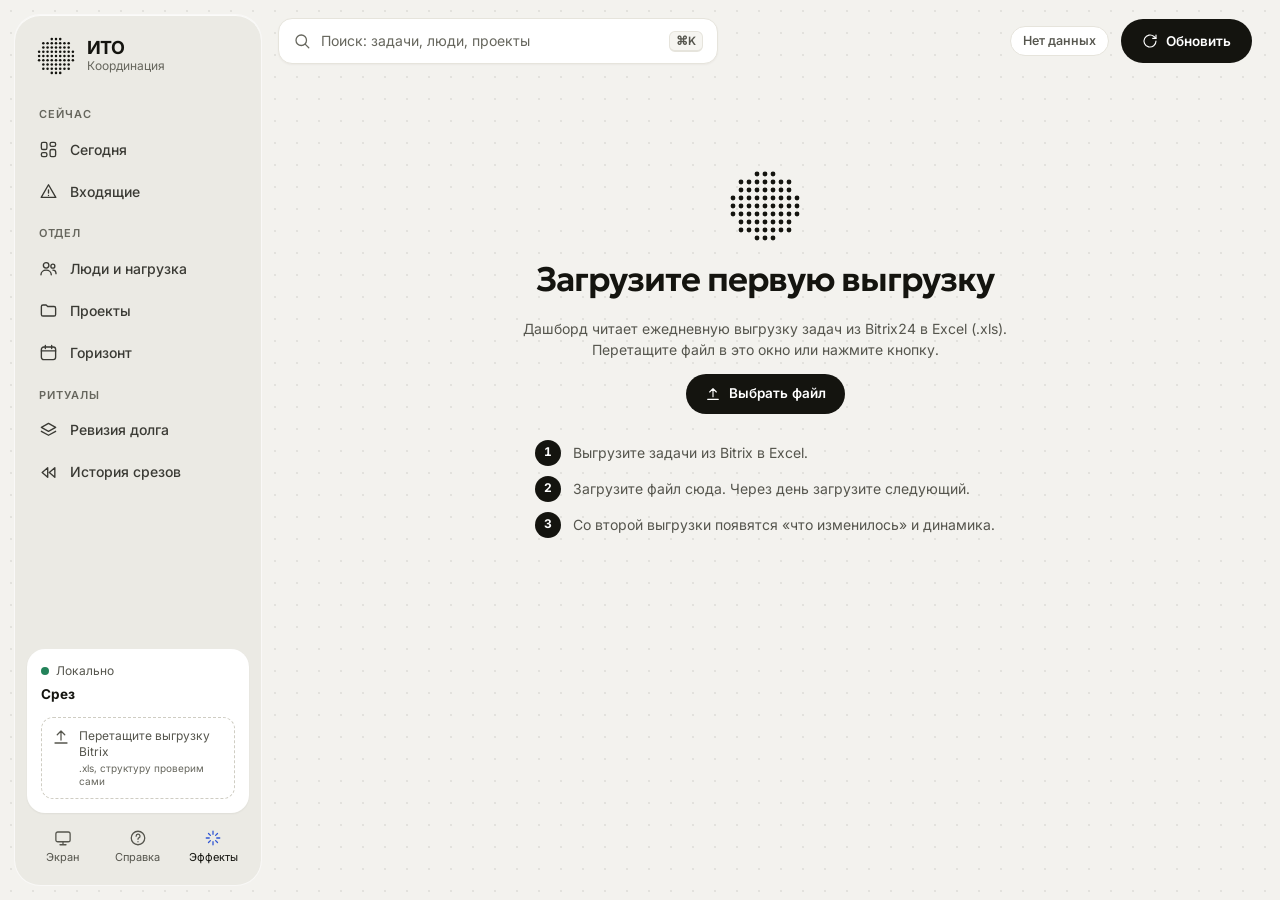
==== commit a9d97088: "Dark hero with age dot plot, display type, overlap fixes - Today opens with a dark hero: headline pl" ====
--- a/index.html
+++ b/index.html
@@ -7,7 +7,7 @@
   <title>ИТО — Координация</title>
   <link rel="icon" href="data:image/svg+xml,%3Csvg xmlns='http://www.w3.org/2000/svg' viewBox='0 0 36 36'%3E%3Cg fill='%2314140F'%3E%3Ccircle cx='18' cy='6' r='2'/%3E%3Ccircle cx='10' cy='10' r='2'/%3E%3Ccircle cx='26' cy='10' r='2'/%3E%3Ccircle cx='6' cy='18' r='2'/%3E%3Ccircle cx='18' cy='18' r='2'/%3E%3Ccircle cx='30' cy='18' r='2'/%3E%3Ccircle cx='10' cy='26' r='2'/%3E%3Ccircle cx='26' cy='26' r='2'/%3E%3Ccircle cx='18' cy='30' r='2'/%3E%3C/g%3E%3C/svg%3E" />
   <link rel="preload" href="assets/fonts/inter-cyrillic-wght-normal.woff2" as="font" type="font/woff2" crossorigin />
-  <link rel="stylesheet" href="assets/style.css?v=20261008redesign1" />
+  <link rel="stylesheet" href="assets/style.css?v=20261008redesign2" />
 </head>
 <body>
   <a class="skip" href="#viewRoot">К содержимому</a>
@@ -83,18 +83,18 @@
     </div>
   </dialog>
 
-  <script src="assets/briefing.js?v=20261008redesign1"></script>
-  <script src="assets/kit.js?v=20261008redesign1"></script>
-  <script src="assets/fx.js?v=20261008redesign1"></script>
-  <script src="assets/views.js?v=20261008redesign1"></script>
-  <script src="assets/views2.js?v=20261008redesign1"></script>
-  <script src="assets/palette.js?v=20261008redesign1"></script>
-  <script src="assets/ui.js?v=20261008redesign1"></script>
-  <script src="assets/upload.js?v=20261008redesign1"></script>
-  <script src="assets/normalize.js?v=20261008redesign1"></script>
-  <script src="assets/model.js?v=20261008redesign1"></script>
-  <script src="assets/storage.js?v=20261008redesign1"></script>
-  <script src="assets/helpers.js?v=20261008redesign1"></script>
-  <script src="assets/app.js?v=20261008redesign1"></script>
+  <script src="assets/briefing.js?v=20261008redesign2"></script>
+  <script src="assets/kit.js?v=20261008redesign2"></script>
+  <script src="assets/fx.js?v=20261008redesign2"></script>
+  <script src="assets/views.js?v=20261008redesign2"></script>
+  <script src="assets/views2.js?v=20261008redesign2"></script>
+  <script src="assets/palette.js?v=20261008redesign2"></script>
+  <script src="assets/ui.js?v=20261008redesign2"></script>
+  <script src="assets/upload.js?v=20261008redesign2"></script>
+  <script src="assets/normalize.js?v=20261008redesign2"></script>
+  <script src="assets/model.js?v=20261008redesign2"></script>
+  <script src="assets/storage.js?v=20261008redesign2"></script>
+  <script src="assets/helpers.js?v=20261008redesign2"></script>
+  <script src="assets/app.js?v=20261008redesign2"></script>
 </body>
 </html>
--- a/assets/style.css
+++ b/assets/style.css
@@ -4,7 +4,11 @@
 @font-face { font-family: 'Inter'; font-style: normal; font-weight: 100 900; font-display: swap; src: url('fonts/inter-cyrillic-wght-normal.woff2') format('woff2-variations'), url('fonts/inter-cyrillic-wght-normal.woff2') format('woff2'); unicode-range: U+0301, U+0400-045F, U+0490-0491, U+04B0-04B1, U+2116; }
 @font-face { font-family: 'Inter'; font-style: normal; font-weight: 100 900; font-display: swap; src: url('fonts/inter-latin-wght-normal.woff2') format('woff2-variations'), url('fonts/inter-latin-wght-normal.woff2') format('woff2'); unicode-range: U+0000-00FF, U+0131, U+0152-0153, U+02BB-02BC, U+02C6, U+02DA, U+02DC, U+0304, U+0308, U+0329, U+2000-206F, U+20AC, U+2122, U+2191, U+2193, U+2212, U+2215, U+FEFF, U+FFFD; }
 
+@font-face { font-family: 'Geologica'; font-style: normal; font-weight: 100 900; font-display: swap; src: url('fonts/geologica-cyrillic-wght-normal.woff2') format('woff2-variations'), url('fonts/geologica-cyrillic-wght-normal.woff2') format('woff2'); unicode-range: U+0301, U+0400-045F, U+0490-0491, U+04B0-04B1, U+2116; }
+@font-face { font-family: 'Geologica'; font-style: normal; font-weight: 100 900; font-display: swap; src: url('fonts/geologica-latin-wght-normal.woff2') format('woff2-variations'), url('fonts/geologica-latin-wght-normal.woff2') format('woff2'); unicode-range: U+0000-00FF, U+0131, U+0152-0153, U+02BB-02BC, U+02C6, U+02DA, U+02DC, U+0304, U+0308, U+0329, U+2000-206F, U+20AC, U+2122, U+2191, U+2193, U+2212, U+2215, U+FEFF, U+FFFD; }
+
 :root {
+  --display: 'Geologica', 'Inter', -apple-system, 'Segoe UI', Roboto, Arial, sans-serif;
   --bg: #f3f2ee; --surface: #fff; --ink: #14140f; --ink2: #55554d; --ink3: #66665d;
   --line: #e6e4dc; --line2: #efede6; --fill: #f6f5f1; --rail: #ebeae4;
   --red: #e5322d; --red-t: #c4231f; --red-s: #fde9e7; --red-l: #f6cfcb;
@@ -137,11 +141,14 @@
 .empty-mark { opacity: .8; }
 
 /* ---------- Today ---------- */
-.hero { position: relative; padding: 4px 0 6px; isolation: isolate; }
-.hero-dots { position: absolute; z-index: -1; left: -16px; right: -28px; top: -18px; width: calc(100% + 44px); height: calc(100% + 24px); color: #14140f; pointer-events: none; -webkit-mask-image: linear-gradient(90deg, transparent 0, #000 45%); mask-image: linear-gradient(90deg, transparent 0, #000 45%); opacity: 0; transition: opacity .8s .2s; }
-html[data-fx="on"] .hero-dots { opacity: 1; }
-.hero-title { margin-top: 8px; font-size: 46px; line-height: 1.07; letter-spacing: -.042em; font-weight: 650; max-width: 1080px; }
-.hero-note { margin-top: 10px; font-size: 13px; color: var(--ink3); }
+.hero { position: relative; isolation: isolate; display: grid; grid-template-columns: minmax(0, 1.08fr) minmax(0, 1fr); gap: 28px 44px; align-items: center; padding: 38px 40px 34px; border-radius: 32px; overflow: hidden; background: radial-gradient(120% 140% at 100% 0%, #26241c 0%, #14140f 52%, #0e0e0b 100%); color: #f4f3ee; box-shadow: 0 30px 60px -28px rgba(20, 20, 15, .55), 0 2px 0 rgba(255, 255, 255, .06) inset; }
+.hero-main { min-width: 0; display: grid; align-content: center; gap: 4px; }
+.hero .eyebrow { color: #a8a699; }
+.hero-dots { position: absolute; z-index: -1; inset: 0; width: 100%; height: 100%; color: #f4f3ee; pointer-events: none; -webkit-mask-image: linear-gradient(100deg, transparent 20%, #000 75%); mask-image: linear-gradient(100deg, transparent 20%, #000 75%); opacity: 0; transition: opacity .8s .2s; }
+html[data-fx="on"] .hero-dots { opacity: .55; }
+.hero-title { margin-top: 12px; font-family: var(--display); font-size: clamp(32px, 3.5vw, 54px); line-height: 1.08; letter-spacing: -.035em; font-weight: 600; max-width: 18em; text-wrap: balance; color: #fff; }
+.hero .em-red { color: #ff6b5e; } .hero .em-amber { color: #ffc94d; }
+.hero-note { margin-top: 14px; font-size: 13px; color: #9a988c; }
 .intro { display: flex; align-items: center; gap: 18px; padding: 16px 20px; border-radius: 18px; background: #fff; border: 1px dashed #cfcdc3; }
 .intro-dots { display: none; }
 .intro-body { flex: 1; }
@@ -259,7 +266,6 @@
 .seg-live { background: var(--ink); } .seg-acc { background: var(--blue); } .seg-debt { background: #a9a89f; } .seg-rest { background: #d9d7ce; } .seg-empty { background: #e9e7df; }
 .segbar-thin { height: 5px; }
 .change-line { padding: 4px 22px; font-size: 13.5px; color: var(--ink2); display: flex; gap: 4px 14px; flex-wrap: wrap; align-items: center; }
-.change-line > span + span::before { content: '·'; margin-right: 14px; color: var(--ink3); }
 .changes-card .card-head { flex-wrap: wrap; gap: 8px 12px; }
 .timeline .when { white-space: nowrap; }
 .change-line b { color: var(--ink); font-size: 14px; }
@@ -574,7 +580,7 @@
 @keyframes sweep { 0% { opacity: 0; transform: scale(.3); } 25% { opacity: 1; transform: scale(1.7); } 100% { opacity: 0; transform: scale(1); } }
 @keyframes dl { 0%, 100% { opacity: .2; transform: scale(.8); } 40% { opacity: 1; transform: scale(1.25); } }
 @keyframes logo-wave { 0%, 100% { transform: scale(1); opacity: 1; } 42% { transform: scale(1.55); opacity: .5; } }
-@keyframes ripple { 0% { box-shadow: 0 0 0 0 rgba(229, 50, 45, .5); } 100% { box-shadow: 0 0 0 11px rgba(229, 50, 45, 0); } }
+@keyframes ripple { 0% { box-shadow: 0 0 0 0 rgba(229, 50, 45, .45); } 100% { box-shadow: 0 0 0 6px rgba(229, 50, 45, 0); } }
 @keyframes slide-in { from { transform: translateX(28px); opacity: 0; } }
 @keyframes pop-in { from { transform: translateY(-8px) scale(.98); opacity: 0; } }
 
@@ -648,7 +654,6 @@
   .today-grid, .inbox-grid, .people-grid, .hist-grid, .proj-bottom { grid-template-columns: minmax(0, 1fr); }
   .inbox-detail, .people-side { position: static; max-height: none; }
   .kpis { grid-template-columns: repeat(2, minmax(0, 1fr)); }
-  .hero-title { font-size: 38px; }
   .proj-grid { grid-template-columns: 1fr; }
   .proj-rail { position: static; display: flex; overflow-x: auto; gap: 8px; padding-bottom: 4px; }
   .rail-title, .rail-idle { display: none; }
@@ -660,7 +665,6 @@
   .rail { display: none; }
   .stage { padding: 12px 14px calc(92px + env(safe-area-inset-bottom)); }
   .dot-sweep { left: 0; padding: 4px 14px 0; }
-  .hero-dots { left: -14px; right: -14px; width: calc(100% + 28px); }
   .topbar-brand { display: block; }
   .search span { display: none; }
   .search { width: 46px; padding: 0; justify-content: center; flex: none; }
@@ -671,7 +675,7 @@
   .tabbar a, .tabbar button { position: relative; display: grid; justify-items: center; gap: 2px; padding: 8px 0 6px; font-size: 11px; color: #bdbbb0; border-radius: 18px; }
   .tabbar .is-active { background: #fff; color: var(--ink); font-weight: 650; }
   .tabbar .badge { position: absolute; top: 2px; right: 18%; margin: 0; min-width: 18px; padding: 1px 5px; font-size: 10.5px; }
-  .hero-title, .view-title { font-size: 30px; }
+  .view-title { font-size: 30px; }
   .view-head { display: grid; gap: 10px; }
   .view-title { margin-top: 4px; }
   .stories { display: flex; overflow-x: auto; scroll-snap-type: x mandatory; gap: 12px; margin: 0 -14px; padding: 2px 14px 8px; }
@@ -709,3 +713,49 @@
 }
 @keyframes slide-up { from { transform: translateY(28px); opacity: 0; } }
 @media print { .rail, .topbar, .tabbar, .dot-sweep { display: none; } .app { display: block; } body { background: #fff; } }
+
+
+/* ---------- Redesign v2: display type, hero chart, overlap fixes ---------- */
+.view-title, .card-head h2, .block-head h2, .story h3, .td-title, .empty h3, .onboard h1, .tv-card h2 { font-family: var(--display); letter-spacing: -.03em; font-weight: 600; }
+.view-title { text-wrap: balance; }
+.story h3 { font-size: 19px; }
+.eyebrow { letter-spacing: .08em; }
+
+.age-chart { position: relative; margin: 0; min-width: 0; padding: 18px 20px 6px; border-radius: 22px; background: rgba(255, 255, 255, .04); border: 1px solid rgba(255, 255, 255, .09); backdrop-filter: blur(6px); }
+.age-chart figcaption { display: grid; gap: 3px; padding-bottom: 4px; }
+.age-chart figcaption b { font-family: var(--display); font-weight: 600; font-size: 15px; letter-spacing: -.01em; color: #fff; }
+.age-chart figcaption span { font-size: 12.5px; color: #9a988c; }
+.age-chart svg { display: block; width: 100%; height: auto; overflow: visible; }
+.age-rule { stroke: rgba(255, 255, 255, .1); stroke-width: 1; }
+.age-lane-label { fill: #e9e7dd; font-size: 13px; font-weight: 600; }
+.age-lane-count { fill: #8d8b80; font-size: 11.5px; font-variant-numeric: tabular-nums; }
+.age-tick, .age-axis-title { fill: #8d8b80; font-size: 11.5px; font-variant-numeric: tabular-nums; }
+.age-guide line { stroke: rgba(255, 255, 255, .28); stroke-width: 1; stroke-dasharray: 3 4; }
+.age-guide text { fill: #bdbbb0; font-size: 11.5px; }
+.age-dot { cursor: pointer; stroke: #14140f; stroke-width: 1.5; transition: r .15s, filter .15s; }
+.age-dot.lane-acc { fill: #8aa4ff; } .age-dot.lane-acc.is-old { fill: #ff6b5e; }
+.age-dot.lane-debt { fill: #ff8f84; } .age-dot.lane-debt.is-old { fill: #ff5a4e; }
+.age-dot.lane-live { fill: #f4f3ee; }
+.age-dot:hover, .age-dot:focus-visible { r: 8; filter: drop-shadow(0 0 7px currentColor); outline: none; stroke: #fff; }
+.age-dot.lane-acc:hover { filter: drop-shadow(0 0 8px #8aa4ff); } .age-dot.lane-debt:hover { filter: drop-shadow(0 0 8px #ff6b5e); } .age-dot.lane-live:hover { filter: drop-shadow(0 0 8px #fff); }
+@keyframes dotin { from { opacity: 0; transform: scale(.2); } to { opacity: 1; transform: scale(1); } }
+html[data-fx="on"] .age-dot { transform-box: fill-box; transform-origin: center; animation: dotin .5s cubic-bezier(.2, .8, .2, 1) both; animation-delay: calc(var(--k) * 16ms + 250ms); }
+.no-anim .age-dot { animation: none !important; }
+
+/* overlap fixes */
+.ripple-safe, .story-kicker .sev, .irow-sev .sev { margin: 0 2px; }
+.tcard-title, .irow-title, .drow-title, .hrow b, .gcard-title, .side-list span, .side-single span { overflow-wrap: anywhere; word-break: normal; }
+.tlh-m span { display: -webkit-box; -webkit-line-clamp: 2; -webkit-box-orient: vertical; overflow: hidden; overflow-wrap: anywhere; }
+.td-desc-body { max-height: 320px; overflow: auto; overflow-wrap: anywhere; }
+.who-main b, .who-main small { max-width: 100%; }
+
+@media (max-width: 1100px) {
+  .hero { grid-template-columns: minmax(0, 1fr); padding: 30px 28px 26px; border-radius: 28px; }
+}
+@media (max-width: 700px) {
+  .hero { padding: 24px 20px 20px; border-radius: 24px; gap: 22px; }
+  .hero-title { font-size: 30px; }
+  .age-chart { padding: 14px 14px 4px; }
+}
+
+body { background-image: radial-gradient(rgba(20, 20, 15, .075) 1px, transparent 1.3px); background-size: 22px 22px; background-attachment: fixed; }
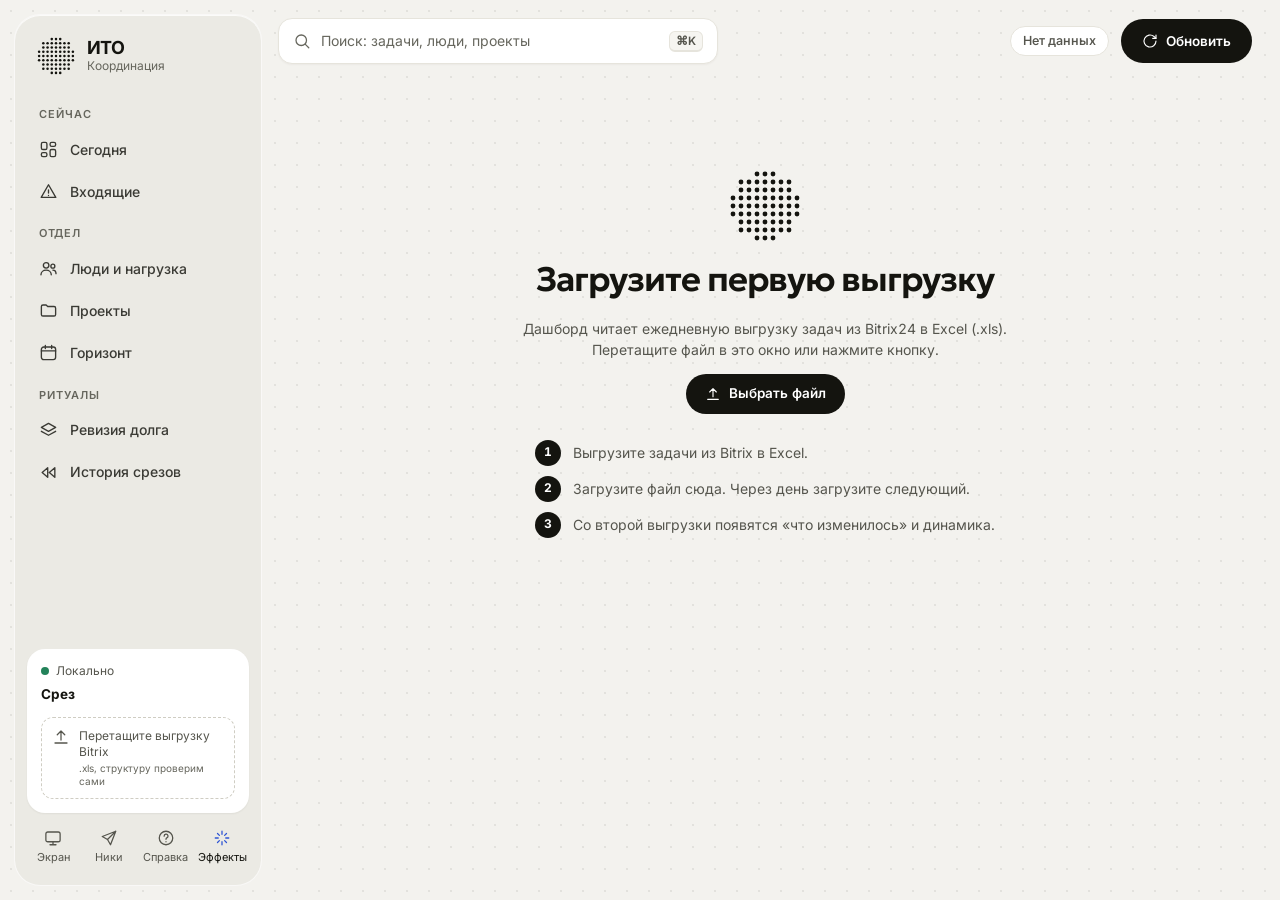
==== commit 5c778ac6: "Add Telegram compose block to the task card Pick who has the ball (or the assignee/author), pick a t" ====
--- a/index.html
+++ b/index.html
@@ -7,7 +7,7 @@
   <title>ИТО — Координация</title>
   <link rel="icon" href="data:image/svg+xml,%3Csvg xmlns='http://www.w3.org/2000/svg' viewBox='0 0 36 36'%3E%3Cg fill='%2314140F'%3E%3Ccircle cx='18' cy='6' r='2'/%3E%3Ccircle cx='10' cy='10' r='2'/%3E%3Ccircle cx='26' cy='10' r='2'/%3E%3Ccircle cx='6' cy='18' r='2'/%3E%3Ccircle cx='18' cy='18' r='2'/%3E%3Ccircle cx='30' cy='18' r='2'/%3E%3Ccircle cx='10' cy='26' r='2'/%3E%3Ccircle cx='26' cy='26' r='2'/%3E%3Ccircle cx='18' cy='30' r='2'/%3E%3C/g%3E%3C/svg%3E" />
   <link rel="preload" href="assets/fonts/inter-cyrillic-wght-normal.woff2" as="font" type="font/woff2" crossorigin />
-  <link rel="stylesheet" href="assets/style.css?v=20261008redesign2" />
+  <link rel="stylesheet" href="assets/style.css?v=20261009tg1" />
 </head>
 <body>
   <a class="skip" href="#viewRoot">К содержимому</a>
@@ -69,6 +69,29 @@
     </div>
   </dialog>
 
+  <dialog id="tgDialog" class="modal tg-dialog" aria-labelledby="tgTitle">
+    <form class="modal-card" id="tgForm" novalidate>
+      <div class="modal-head">
+        <div>
+          <div class="eyebrow">Telegram</div>
+          <h2 id="tgTitle">Ники сотрудников</h2>
+          <p class="muted">Укажите ник один раз. Дальше кнопка «Написать» в задаче откроет чат с готовым текстом. Ники хранятся только в дашборде, в Bitrix ничего не уходит.</p>
+        </div>
+        <button class="icon-btn" type="button" data-action="tg-close" aria-label="Закрыть"><svg viewBox="0 0 24 24" aria-hidden="true"><path d="M6 6l12 12M18 6 6 18"/></svg></button>
+      </div>
+      <details class="tg-bulk">
+        <summary>Вставить списком</summary>
+        <textarea id="tgBulk" rows="5" placeholder="Храпугин — @nick&#10;Семён Онищенко t.me/nick" spellcheck="false" aria-label="Список: фамилия и ник, по одному человеку в строке"></textarea>
+        <div class="tg-bulk-row"><button class="btn btn-ghost btn-sm" type="button" data-action="tg-parse">Разобрать</button><span id="tgBulkNote" class="muted" role="status"></span></div>
+      </details>
+      <div id="tgList" class="tg-list"></div>
+      <div class="modal-actions">
+        <button class="btn btn-ghost" type="button" data-action="tg-close">Отмена</button>
+        <button class="btn btn-dark" type="submit">Сохранить</button>
+      </div>
+    </form>
+  </dialog>
+
   <dialog id="helpDialog" class="modal" aria-labelledby="helpTitle">
     <div class="modal-card">
       <div class="modal-head">
@@ -83,18 +106,18 @@
     </div>
   </dialog>
 
-  <script src="assets/briefing.js?v=20261008redesign2"></script>
-  <script src="assets/kit.js?v=20261008redesign2"></script>
-  <script src="assets/fx.js?v=20261008redesign2"></script>
-  <script src="assets/views.js?v=20261008redesign2"></script>
-  <script src="assets/views2.js?v=20261008redesign2"></script>
-  <script src="assets/palette.js?v=20261008redesign2"></script>
-  <script src="assets/ui.js?v=20261008redesign2"></script>
-  <script src="assets/upload.js?v=20261008redesign2"></script>
-  <script src="assets/normalize.js?v=20261008redesign2"></script>
-  <script src="assets/model.js?v=20261008redesign2"></script>
-  <script src="assets/storage.js?v=20261008redesign2"></script>
-  <script src="assets/helpers.js?v=20261008redesign2"></script>
-  <script src="assets/app.js?v=20261008redesign2"></script>
+  <script src="assets/briefing.js?v=20261009tg1"></script>
+  <script src="assets/kit.js?v=20261009tg1"></script>
+  <script src="assets/fx.js?v=20261009tg1"></script>
+  <script src="assets/views.js?v=20261009tg1"></script>
+  <script src="assets/views2.js?v=20261009tg1"></script>
+  <script src="assets/palette.js?v=20261009tg1"></script>
+  <script src="assets/ui.js?v=20261009tg1"></script>
+  <script src="assets/upload.js?v=20261009tg1"></script>
+  <script src="assets/normalize.js?v=20261009tg1"></script>
+  <script src="assets/model.js?v=20261009tg1"></script>
+  <script src="assets/storage.js?v=20261009tg1"></script>
+  <script src="assets/helpers.js?v=20261009tg1"></script>
+  <script src="assets/app.js?v=20261009tg1"></script>
 </body>
 </html>
--- a/assets/style.css
+++ b/assets/style.css
@@ -141,14 +141,14 @@
 .empty-mark { opacity: .8; }
 
 /* ---------- Today ---------- */
-.hero { position: relative; isolation: isolate; display: grid; grid-template-columns: minmax(0, 1.08fr) minmax(0, 1fr); gap: 28px 44px; align-items: center; padding: 38px 40px 34px; border-radius: 32px; overflow: hidden; background: radial-gradient(120% 140% at 100% 0%, #26241c 0%, #14140f 52%, #0e0e0b 100%); color: #f4f3ee; box-shadow: 0 30px 60px -28px rgba(20, 20, 15, .55), 0 2px 0 rgba(255, 255, 255, .06) inset; }
+.hero { position: relative; isolation: isolate; display: grid; grid-template-columns: minmax(0, 1fr) minmax(0, 1.12fr); gap: 28px 36px; align-items: center; padding: 38px 40px 34px; border-radius: 32px; overflow: hidden; background: radial-gradient(120% 140% at 100% 0%, #26241c 0%, #14140f 52%, #0e0e0b 100%); color: #f4f3ee; box-shadow: 0 30px 60px -28px rgba(20, 20, 15, .55), 0 2px 0 rgba(255, 255, 255, .06) inset; }
 .hero-main { min-width: 0; display: grid; align-content: center; gap: 4px; }
 .hero .eyebrow { color: #a8a699; }
 .hero-dots { position: absolute; z-index: -1; inset: 0; width: 100%; height: 100%; color: #f4f3ee; pointer-events: none; -webkit-mask-image: linear-gradient(100deg, transparent 20%, #000 75%); mask-image: linear-gradient(100deg, transparent 20%, #000 75%); opacity: 0; transition: opacity .8s .2s; }
 html[data-fx="on"] .hero-dots { opacity: .55; }
 .hero-title { margin-top: 12px; font-family: var(--display); font-size: clamp(32px, 3.5vw, 54px); line-height: 1.08; letter-spacing: -.035em; font-weight: 600; max-width: 18em; text-wrap: balance; color: #fff; }
 .hero .em-red { color: #ff6b5e; } .hero .em-amber { color: #ffc94d; }
-.hero-note { margin-top: 14px; font-size: 13px; color: #9a988c; }
+.hero-note { margin-top: 12px; font-size: 13px; color: #9a988c; }
 .intro { display: flex; align-items: center; gap: 18px; padding: 16px 20px; border-radius: 18px; background: #fff; border: 1px dashed #cfcdc3; }
 .intro-dots { display: none; }
 .intro-body { flex: 1; }
@@ -721,26 +721,44 @@
 .story h3 { font-size: 19px; }
 .eyebrow { letter-spacing: .08em; }
 
-.age-chart { position: relative; margin: 0; min-width: 0; padding: 18px 20px 6px; border-radius: 22px; background: rgba(255, 255, 255, .04); border: 1px solid rgba(255, 255, 255, .09); backdrop-filter: blur(6px); }
-.age-chart figcaption { display: grid; gap: 3px; padding-bottom: 4px; }
-.age-chart figcaption b { font-family: var(--display); font-weight: 600; font-size: 15px; letter-spacing: -.01em; color: #fff; }
-.age-chart figcaption span { font-size: 12.5px; color: #9a988c; }
-.age-chart svg { display: block; width: 100%; height: auto; overflow: visible; }
-.age-rule { stroke: rgba(255, 255, 255, .1); stroke-width: 1; }
-.age-lane-label { fill: #e9e7dd; font-size: 13px; font-weight: 600; }
-.age-lane-count { fill: #8d8b80; font-size: 11.5px; font-variant-numeric: tabular-nums; }
-.age-tick, .age-axis-title { fill: #8d8b80; font-size: 11.5px; font-variant-numeric: tabular-nums; }
-.age-guide line { stroke: rgba(255, 255, 255, .28); stroke-width: 1; stroke-dasharray: 3 4; }
-.age-guide text { fill: #bdbbb0; font-size: 11.5px; }
-.age-dot { cursor: pointer; stroke: #14140f; stroke-width: 1.5; transition: r .15s, filter .15s; }
-.age-dot.lane-acc { fill: #8aa4ff; } .age-dot.lane-acc.is-old { fill: #ff6b5e; }
-.age-dot.lane-debt { fill: #ff8f84; } .age-dot.lane-debt.is-old { fill: #ff5a4e; }
-.age-dot.lane-live { fill: #f4f3ee; }
-.age-dot:hover, .age-dot:focus-visible { r: 8; filter: drop-shadow(0 0 7px currentColor); outline: none; stroke: #fff; }
-.age-dot.lane-acc:hover { filter: drop-shadow(0 0 8px #8aa4ff); } .age-dot.lane-debt:hover { filter: drop-shadow(0 0 8px #ff6b5e); } .age-dot.lane-live:hover { filter: drop-shadow(0 0 8px #fff); }
+.age-chart { position: relative; margin: 0; min-width: 0; padding: 20px 22px 8px; border-radius: 24px; background: rgba(255, 255, 255, .04); border: 1px solid rgba(255, 255, 255, .09); backdrop-filter: blur(6px); }
+.age-chart figcaption { display: grid; gap: 4px; padding-bottom: 14px; }
+.age-chart figcaption b { font-family: var(--display); font-weight: 600; font-size: 16px; letter-spacing: -.015em; color: #fff; }
+.age-chart figcaption span { font-size: 12.5px; line-height: 1.45; color: #9a988c; max-width: 44em; }
+.agn-row { display: grid; grid-template-columns: repeat(3, minmax(0, 1fr)); gap: 10px; }
+.agn { display: grid; gap: 1px; align-content: start; text-align: left; padding: 10px 12px 11px; border-radius: 16px; border: 1px solid transparent; transition: background .15s, border-color .15s; }
+.agn:hover { background: rgba(255, 255, 255, .06); }
+.agn[aria-pressed="true"] { background: rgba(255, 255, 255, .09); border-color: rgba(255, 255, 255, .22); }
+.agn-num { font-family: var(--display); font-weight: 600; font-size: 54px; line-height: 1; letter-spacing: -.045em; font-variant-numeric: tabular-nums; }
+.agn.lane-acc .agn-num { color: #8aa4ff; } .agn.lane-debt .agn-num { color: #ff7a6e; } .agn.lane-live .agn-num { color: #f4f3ee; }
+.agn-name { margin-top: 6px; font-weight: 650; font-size: 13.5px; color: #fff; }
+.agn-hint { font-size: 12px; line-height: 1.35; color: #9a988c; }
+.agb-row { display: grid; grid-template-columns: repeat(3, minmax(0, 1fr)); gap: 10px; margin-top: 10px; }
+.agb { border-radius: 18px; padding: 12px 12px 14px; background: rgba(255, 255, 255, .04); border: 1px solid rgba(255, 255, 255, .07); min-width: 0; }
+.agb-mid { background: rgba(255, 201, 77, .07); border-color: rgba(255, 201, 77, .14); }
+.agb-old { background: rgba(255, 90, 78, .10); border-color: rgba(255, 90, 78, .2); }
+.agb-n { font-family: var(--display); font-weight: 600; font-size: 26px; line-height: 1; letter-spacing: -.04em; color: #fff; font-variant-numeric: tabular-nums; }
+.agb-t { margin: 4px 0 11px; font-size: 12px; line-height: 1.3; color: #bdbbb0; min-height: 2.6em; }
+.agq-grid { display: flex; flex-wrap: wrap; gap: 5px; }
+.agq { width: 17px; height: 17px; border-radius: 5px; padding: 0; background: var(--c, #f4f3ee); transition: transform .12s, box-shadow .12s, opacity .15s; }
+.agq.lane-acc { --c: #8aa4ff; } .agq.lane-debt { --c: #ff7a6e; } .agq.lane-live { --c: #f4f3ee; }
+.agq:hover, .agq:focus-visible { transform: scale(1.25); box-shadow: 0 0 0 2px #14140f, 0 0 0 4px #fff; outline: none; position: relative; z-index: 2; }
+.age-chart[data-focus] .agq { opacity: .22; }
+.age-chart[data-focus="acc"] .agq.lane-acc, .age-chart[data-focus="debt"] .agq.lane-debt, .age-chart[data-focus="live"] .agq.lane-live { opacity: 1; }
+.age-note { margin: 12px 0 12px; font-size: 12.5px; color: #9a988c; }
+.age-note button { color: #f4f3ee; text-decoration: underline; text-underline-offset: 3px; text-decoration-color: rgba(255, 255, 255, .35); text-align: left; }
+.age-note button:hover { text-decoration-color: #fff; }
 @keyframes dotin { from { opacity: 0; transform: scale(.2); } to { opacity: 1; transform: scale(1); } }
-html[data-fx="on"] .age-dot { transform-box: fill-box; transform-origin: center; animation: dotin .5s cubic-bezier(.2, .8, .2, 1) both; animation-delay: calc(var(--k) * 16ms + 250ms); }
-.no-anim .age-dot { animation: none !important; }
+html[data-fx="on"] .agq { animation: dotin .45s cubic-bezier(.2, .8, .2, 1) both; animation-delay: calc(var(--k) * 14ms + 250ms); }
+.no-anim .agq { animation: none !important; }
+
+.agepop { position: absolute; z-index: 400; width: min(320px, calc(100vw - 24px)); padding: 14px 16px 13px; border-radius: 16px; background: #fff; color: var(--ink); box-shadow: 0 26px 50px -14px rgba(0, 0, 0, .55), 0 0 0 1px rgba(20, 20, 15, .06); font-size: 13px; line-height: 1.4; pointer-events: none; }
+.agepop b { display: block; margin-bottom: 8px; font-size: 14.5px; line-height: 1.3; font-weight: 650; overflow-wrap: anywhere; }
+.agepop-row { display: flex; align-items: center; gap: 8px; flex-wrap: wrap; color: var(--ink2); font-size: 12.5px; }
+.agepop-chip { padding: 2px 8px; border-radius: 99px; font-size: 10.5px; font-weight: 700; letter-spacing: .05em; text-transform: uppercase; color: #14140f; background: #f4f3ee; }
+.agepop-chip.lane-acc { background: #8aa4ff; } .agepop-chip.lane-debt { background: #ff7a6e; }
+.agepop-line { margin-top: 5px; font-size: 12.5px; color: var(--ink2); }
+.agepop-cta { margin-top: 9px; font-weight: 650; font-size: 12.5px; color: var(--blue-t); }
 
 /* overlap fixes */
 .ripple-safe, .story-kicker .sev, .irow-sev .sev { margin: 0 2px; }
@@ -755,7 +773,41 @@
 @media (max-width: 700px) {
   .hero { padding: 24px 20px 20px; border-radius: 24px; gap: 22px; }
   .hero-title { font-size: 30px; }
-  .age-chart { padding: 14px 14px 4px; }
+  .age-chart { padding: 16px 14px 6px; }
+  .agn-num { font-size: 34px; } .agn { padding: 8px 6px 9px; } .agn-hint { display: none; }
+  .agb-row, .agn-row { gap: 6px; } .agb { padding: 10px 8px 12px; } .agq { width: 15px; height: 15px; } .agq-grid { gap: 4px; } .agb-n { font-size: 22px; }
 }
 
 body { background-image: radial-gradient(rgba(20, 20, 15, .075) 1px, transparent 1.3px); background-size: 22px 22px; background-attachment: fixed; }
+
+/* ---------- Telegram: compose block and nickname dialog ---------- */
+.tg-row { display: flex; flex-wrap: wrap; gap: 6px; margin-bottom: 10px; }
+.tg-chip { display: inline-flex; align-items: center; gap: 7px; min-height: 34px; padding: 4px 12px 4px 5px; border-radius: 99px; border: 1px solid var(--line); background: var(--fill); font-size: 12.5px; font-weight: 600; transition: background .15s, border-color .15s, color .15s; }
+.tg-chip.tg-tpl { padding: 4px 14px; }
+.tg-chip small { color: var(--ink3); font-weight: 600; font-size: 11px; }
+.tg-chip:hover { background: #fff; border-color: #cfcdc3; }
+.tg-chip[aria-pressed="true"] { background: var(--ink); border-color: var(--ink); color: #fff; }
+.tg-chip[aria-pressed="true"] small { color: #cfcdc3; }
+.tg-text { display: block; width: 100%; min-height: 112px; max-height: 46dvh; field-sizing: content; resize: vertical; border: 1px solid var(--line); border-radius: 14px; background: #fff; padding: 12px 14px; font: inherit; font-size: 13.5px; line-height: 1.5; color: var(--ink); }
+.tg-text:focus-visible { outline: 2px solid var(--blue); outline-offset: 1px; }
+.tg-actions { display: flex; flex-wrap: wrap; gap: 8px; align-items: center; margin-top: 10px; }
+.tg-note { font-size: 12.5px; margin-top: 8px; line-height: 1.45; }
+dialog.tg-dialog { width: min(600px, 94vw); overflow: hidden; }
+.tg-dialog .modal-card { max-height: 90dvh; grid-template-rows: auto auto minmax(0, 1fr) auto; }
+.tg-bulk { border: 1px solid var(--line); border-radius: 14px; background: var(--fill); padding: 0 14px; }
+.tg-bulk summary { cursor: pointer; padding: 11px 0; font-weight: 600; font-size: 13px; color: var(--ink2); }
+.tg-bulk textarea { display: block; width: 100%; border: 1px solid var(--line); border-radius: 12px; background: #fff; padding: 10px 12px; font: inherit; font-size: 13px; line-height: 1.5; resize: vertical; }
+.tg-bulk-row { display: flex; flex-wrap: wrap; align-items: center; gap: 10px; padding: 10px 0 14px; font-size: 12.5px; }
+.tg-list { display: grid; align-content: start; gap: 4px; min-height: 0; overflow: auto; border: 1px solid var(--line); border-radius: 16px; padding: 6px 12px; }
+.tg-item { display: grid; grid-template-columns: minmax(0, 1fr) minmax(0, 190px); align-items: center; gap: 4px 12px; padding: 7px 0; border-top: 1px solid var(--line2); }
+.tg-item:first-child { border-top: 0; }
+.tg-item-name { display: flex; align-items: center; gap: 10px; min-width: 0; font-size: 13.5px; }
+.tg-item-name b { overflow: hidden; text-overflow: ellipsis; white-space: nowrap; font-weight: 600; }
+.tg-input { width: 100%; height: 38px; border: 1px solid var(--line); border-radius: 10px; background: #fff; padding: 0 12px; font: inherit; font-size: 13.5px; }
+.tg-input[aria-invalid="true"] { border-color: var(--red); background: var(--red-s); }
+.tg-err { grid-column: 1 / -1; color: var(--red-t); font-size: 12px; }
+@media (max-width: 520px) {
+  .tg-text { min-height: 168px; }
+  .tg-item { grid-template-columns: 1fr; }
+  .tg-actions .btn { flex: 1 1 100%; }
+}
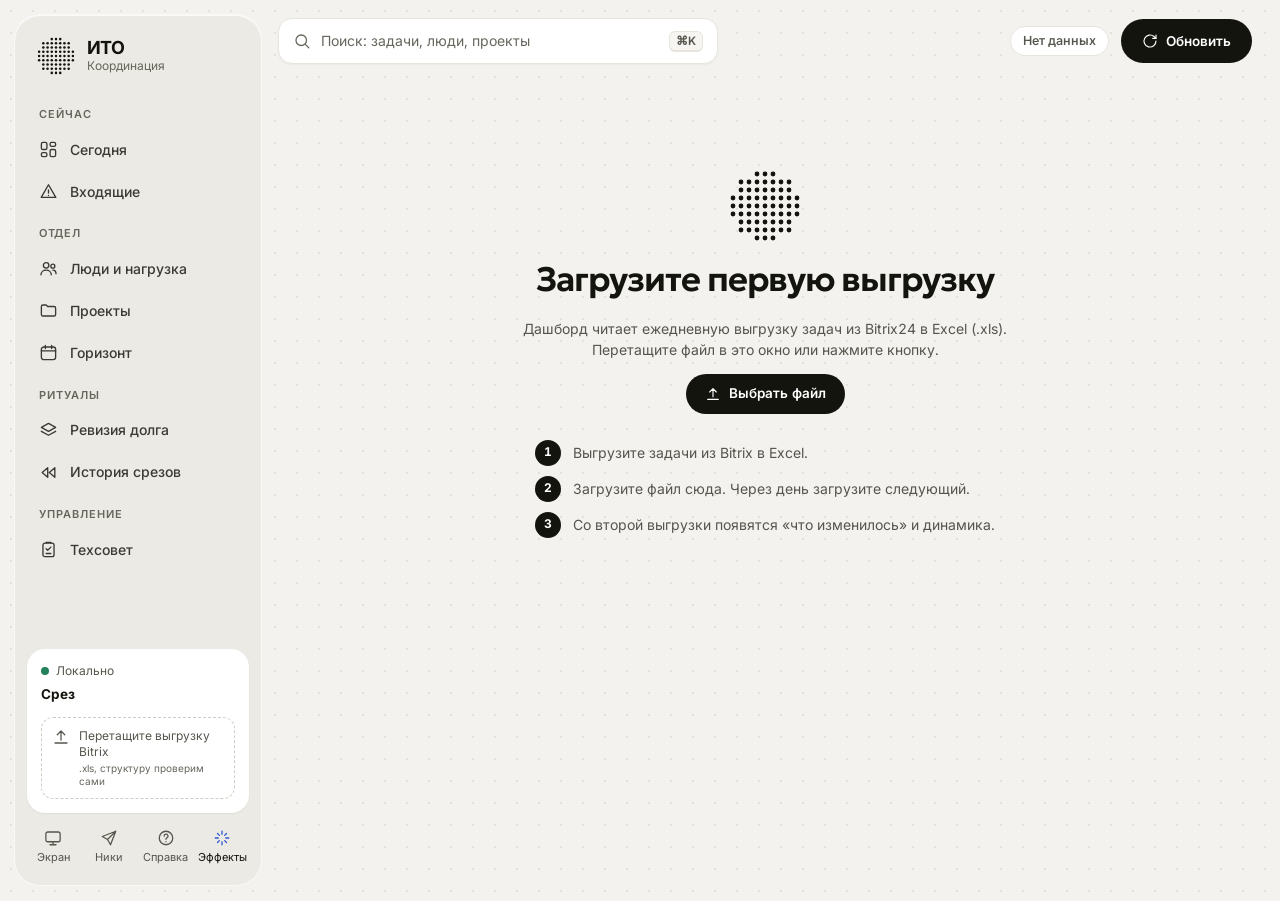
==== commit efaaddd4: "Add Techsovet module: registry, agenda, meeting mode, history, xlsx import/export A separate section" ====
--- a/index.html
+++ b/index.html
@@ -7,7 +7,8 @@
   <title>ИТО — Координация</title>
   <link rel="icon" href="data:image/svg+xml,%3Csvg xmlns='http://www.w3.org/2000/svg' viewBox='0 0 36 36'%3E%3Cg fill='%2314140F'%3E%3Ccircle cx='18' cy='6' r='2'/%3E%3Ccircle cx='10' cy='10' r='2'/%3E%3Ccircle cx='26' cy='10' r='2'/%3E%3Ccircle cx='6' cy='18' r='2'/%3E%3Ccircle cx='18' cy='18' r='2'/%3E%3Ccircle cx='30' cy='18' r='2'/%3E%3Ccircle cx='10' cy='26' r='2'/%3E%3Ccircle cx='26' cy='26' r='2'/%3E%3Ccircle cx='18' cy='30' r='2'/%3E%3C/g%3E%3C/svg%3E" />
   <link rel="preload" href="assets/fonts/inter-cyrillic-wght-normal.woff2" as="font" type="font/woff2" crossorigin />
-  <link rel="stylesheet" href="assets/style.css?v=20261009tg1" />
+  <link rel="stylesheet" href="assets/style.css?v=20261012ts1" />
+  <link rel="stylesheet" href="assets/council.css?v=20261012ts1" />
 </head>
 <body>
   <a class="skip" href="#viewRoot">К содержимому</a>
@@ -32,6 +33,13 @@
   <div class="drop-veil" id="dropVeil" hidden><div><b>Отпустите файл</b><span>Выгрузка задач из Bitrix (.xls)</span></div></div>
   <div id="tvRoot" class="tv" hidden></div>
   <div id="toastRoot" class="toast-root" aria-live="polite"></div>
+  <div id="councilMeeting" class="cs-meeting" hidden></div>
+  <input id="councilFileInput" class="visually-hidden" type="file" accept=".xlsx" tabindex="-1" />
+  <input id="councilAttachInput" class="visually-hidden" type="file" tabindex="-1" />
+
+  <dialog id="councilDialog" class="modal cs-dialog" aria-label="Техсовет">
+    <div class="modal-card" id="councilDialogBody"></div>
+  </dialog>
 
   <dialog id="taskDialog" class="sheet" aria-label="Задача">
     <div class="sheet-bar"><button class="icon-btn" type="button" data-action="sheet-close" aria-label="Закрыть"><svg viewBox="0 0 24 24" aria-hidden="true"><path d="M6 6l12 12M18 6 6 18"/></svg></button></div>
@@ -101,23 +109,31 @@
       <div id="helpBody" class="help-body"></div>
       <div class="help-keys">
         <b>Клавиши</b>
-        <p><kbd class="kbd">⌘K</kbd> или <kbd class="kbd">/</kbd> поиск и команды · <kbd class="kbd">1</kbd>–<kbd class="kbd">7</kbd> разделы · <kbd class="kbd">J</kbd> <kbd class="kbd">K</kbd> по очереди · <kbd class="kbd">A</kbd> назначить · <kbd class="kbd">S</kbd> позже · <kbd class="kbd">E</kbd> эскалация · <kbd class="kbd">⏎</kbd> готово. Буквы работают и в русской раскладке.</p>
+        <p><kbd class="kbd">⌘K</kbd> или <kbd class="kbd">/</kbd> поиск и команды · <kbd class="kbd">1</kbd>–<kbd class="kbd">8</kbd> разделы · <kbd class="kbd">J</kbd> <kbd class="kbd">K</kbd> по очереди · <kbd class="kbd">A</kbd> назначить · <kbd class="kbd">S</kbd> позже · <kbd class="kbd">E</kbd> эскалация · <kbd class="kbd">⏎</kbd> готово. Буквы работают и в русской раскладке.</p>
       </div>
     </div>
   </dialog>
 
-  <script src="assets/briefing.js?v=20261009tg1"></script>
-  <script src="assets/kit.js?v=20261009tg1"></script>
-  <script src="assets/fx.js?v=20261009tg1"></script>
-  <script src="assets/views.js?v=20261009tg1"></script>
-  <script src="assets/views2.js?v=20261009tg1"></script>
-  <script src="assets/palette.js?v=20261009tg1"></script>
-  <script src="assets/ui.js?v=20261009tg1"></script>
-  <script src="assets/upload.js?v=20261009tg1"></script>
-  <script src="assets/normalize.js?v=20261009tg1"></script>
-  <script src="assets/model.js?v=20261009tg1"></script>
-  <script src="assets/storage.js?v=20261009tg1"></script>
-  <script src="assets/helpers.js?v=20261009tg1"></script>
-  <script src="assets/app.js?v=20261009tg1"></script>
+  <script src="assets/briefing.js?v=20261012ts1"></script>
+  <script src="assets/kit.js?v=20261012ts1"></script>
+  <script src="assets/fx.js?v=20261012ts1"></script>
+  <script src="assets/views.js?v=20261012ts1"></script>
+  <script src="assets/views2.js?v=20261012ts1"></script>
+  <script src="assets/palette.js?v=20261012ts1"></script>
+  <script src="assets/ui.js?v=20261012ts1"></script>
+  <script src="assets/upload.js?v=20261012ts1"></script>
+  <script src="assets/normalize.js?v=20261012ts1"></script>
+  <script src="assets/model.js?v=20261012ts1"></script>
+  <script src="assets/storage.js?v=20261012ts1"></script>
+  <script src="assets/helpers.js?v=20261012ts1"></script>
+  <script src="assets/xlsx.js?v=20261012ts1"></script>
+  <script src="assets/council.js?v=20261012ts1"></script>
+  <script src="assets/council-ops.js?v=20261012ts1"></script>
+  <script src="assets/council-agenda.js?v=20261012ts1"></script>
+  <script src="assets/council-store.js?v=20261012ts1"></script>
+  <script src="assets/council-views.js?v=20261012ts1"></script>
+  <script src="assets/council-meeting.js?v=20261012ts1"></script>
+  <script src="assets/app.js?v=20261012ts1"></script>
+  <script src="assets/council-app.js?v=20261012ts1"></script>
 </body>
 </html>
--- a/assets/council.css
+++ b/assets/council.css
@@ -0,0 +1,469 @@
+/* Техсовет. Продолжение основной системы: те же токены, шрифты, карточки и KPI. Важность всегда формой и цветом, не цветом одним. */
+
+.cs { gap: 18px; }
+.cs a { color: inherit; }
+.cs-note { margin-top: 6px; max-width: 62ch; font-size: 13.5px; line-height: 1.5; }
+.cs-fine { font-size: 12.5px; line-height: 1.5; color: var(--ink2); }
+.cs-head .view-title { font-size: clamp(28px, 3vw, 38px); }
+.cs-actions { display: flex; gap: 10px; flex-wrap: wrap; align-items: center; }
+.cs-sub { font-size: 14px; font-weight: 650; margin: 16px 0 8px; letter-spacing: -.01em; }
+
+/* ---------- section tabs ---------- */
+.cs-tabs { display: flex; gap: 6px; flex-wrap: wrap; padding: 5px; border-radius: 18px; background: var(--rail); width: fit-content; max-width: 100%; }
+.cs-tab { display: inline-flex; align-items: center; gap: 8px; height: 38px; padding: 0 15px; border-radius: 13px; font-size: 13.5px; font-weight: 550; color: #3a3a34; white-space: nowrap; }
+.cs-tab .ico { width: 16px; height: 16px; }
+.cs-tab:hover { background: rgba(255, 255, 255, .55); }
+.cs-tab.is-active { background: #fff; color: var(--ink); font-weight: 650; box-shadow: 0 1px 2px rgba(40, 36, 20, .08), 0 6px 14px -8px rgba(40, 36, 20, .2); }
+
+/* ---------- priority marks: number inside a shape ---------- */
+.cs-prio-dot { flex: none; display: inline-grid; place-items: center; width: 22px; height: 22px; border-radius: 7px; font-size: 12px; font-weight: 700; color: #fff; background: var(--ink); }
+.cs-prio-dot.p1 { background: var(--red); border-radius: 50%; }
+.cs-prio-dot.p2 { background: #c4231f; border-radius: 7px; }
+.cs-prio-dot.p3 { background: var(--amber); color: #3a2a00; border-radius: 3px 11px 3px 11px; }
+.cs-prio-dot.p4 { background: var(--blue); }
+.cs-prio-dot.p5 { background: var(--ink); border-radius: 50% 50% 7px 7px; }
+.cs-prio-dot.p6 { background: #8d8c82; }
+.cs-prio-dot.p0 { background: var(--fill); color: var(--ink2); border: 1px solid var(--line); }
+
+/* ---------- overview ---------- */
+.cs-hero { grid-template-columns: minmax(0, 1.25fr) minmax(0, 1fr); }
+.cs-hero-actions { display: flex; gap: 10px; flex-wrap: wrap; margin-top: 18px; }
+.cs-hero .btn-dark { background: #f4f3ee; color: var(--ink); }
+.cs-hero .btn-dark:hover { background: #fff; }
+.cs-hero .btn-ghost { background: transparent; border-color: #4a4a40; color: #e8e7df; }
+.cs-hero .btn-ghost:hover { background: #26261f; border-color: #6a6a5f; }
+.cs-hero-fig { margin: 0; padding: 20px 22px; border-radius: 20px; background: rgba(255, 255, 255, .06); border: 1px solid rgba(255, 255, 255, .1); display: grid; gap: 12px; }
+.cs-hero-fig figcaption { display: grid; gap: 2px; }
+.cs-hero-fig figcaption b { font-size: 14.5px; color: #fff; }
+.cs-hero-fig figcaption span { font-size: 12.5px; color: #a8a699; }
+.cs-prio { display: grid; gap: 9px; }
+.cs-prio-row { display: grid; grid-template-columns: 24px minmax(0, 1.3fr) minmax(40px, 1fr) 28px; align-items: center; gap: 10px; font-size: 13px; color: #e8e7df; }
+.cs-prio-row b { text-align: right; font-size: 15px; color: #fff; }
+.cs-prio-n { display: grid; place-items: center; width: 22px; height: 22px; border-radius: 7px; font-size: 12px; font-weight: 700; background: #3a3a32; color: #fff; }
+.cs-prio-row.p1 .cs-prio-n { background: var(--red); border-radius: 50%; }
+.cs-prio-row.p2 .cs-prio-n { background: #c4231f; }
+.cs-prio-row.p3 .cs-prio-n { background: var(--amber); color: #3a2a00; border-radius: 3px 11px 3px 11px; }
+.cs-prio-row.p4 .cs-prio-n { background: var(--blue); }
+.cs-prio-label { min-width: 0; line-height: 1.25; }
+.cs-prio-bar { height: 7px; border-radius: 99px; background: rgba(255, 255, 255, .1); overflow: hidden; }
+.cs-prio-bar i { display: block; height: 100%; border-radius: 99px; background: #f4f3ee; }
+.cs-prio-empty { font-size: 13px; color: #a8a699; }
+.cs-kpis { grid-template-columns: repeat(4, minmax(0, 1fr)); }
+.cs-kpi-wrap { display: block; border-radius: var(--r); }
+.cs-kpi-wrap:focus-visible { outline-offset: 3px; }
+.cs-kpi-wrap .kpi { height: 100%; transition: transform .15s, box-shadow .15s; }
+.cs-kpi-wrap:hover .kpi { transform: translateY(-2px); }
+.cs-kpi-date { font-size: clamp(22px, 2vw, 30px); font-weight: 650; letter-spacing: -.03em; line-height: 1.1; }
+.cs-kpi.tone-red .cs-kpi-date { color: var(--red-t); }
+.cs-banner { margin: 0; }
+.cs-block { display: grid; gap: 4px; }
+.cs-groups { display: grid; grid-template-columns: repeat(auto-fill, minmax(min(100%, 340px), 1fr)); gap: 16px; }
+.cs-group { padding: 18px 20px 16px; display: grid; gap: 12px; align-content: start; }
+.cs-group header { display: flex; justify-content: space-between; align-items: flex-start; gap: 10px; }
+.cs-group h3 { font-size: 18px; letter-spacing: -.02em; font-weight: 650; }
+.cs-group header .muted { font-size: 12.5px; }
+.cs-group ul { display: grid; gap: 6px; }
+.cs-group li a { display: grid; grid-template-columns: 22px minmax(0, 1fr); gap: 10px; align-items: start; padding: 8px 10px; margin: 0 -10px; border-radius: 12px; }
+.cs-group li a:hover { background: var(--fill); }
+.cs-gq { display: grid; gap: 2px; min-width: 0; }
+.cs-gq b { font-size: 13.5px; line-height: 1.35; font-weight: 600; overflow-wrap: anywhere; }
+.cs-gq small { font-size: 12.5px; color: var(--ink2); line-height: 1.35; }
+.cs-group footer { font-size: 12.5px; }
+
+/* ---------- councils and imports list ---------- */
+.cs-meetings, .cs-imports { display: grid; gap: 8px; }
+.cs-sitting, .cs-imports li { display: grid; grid-template-columns: 56px minmax(0, 1fr) auto; gap: 14px; align-items: center; padding: 12px 16px; border-radius: 16px; background: #fff; border: 1px solid #ecebe3; box-shadow: var(--shadow); }
+.cs-sitting.is-import { background: var(--fill); box-shadow: none; }
+.cs-sitting.is-planned { border-style: dashed; }
+.cs-sitting.is-live { border-color: var(--red-l); background: var(--red-s); }
+.cs-md { display: grid; place-items: center; height: 44px; border-radius: 12px; background: var(--fill); font-weight: 700; font-size: 14px; letter-spacing: -.01em; }
+.cs-sitting b, .cs-imports b { font-size: 14.5px; }
+.cs-sitting small, .cs-imports small { display: block; margin-top: 2px; font-size: 12.5px; color: var(--ink2); line-height: 1.4; overflow-wrap: anywhere; }
+
+/* ---------- registry ---------- */
+.cs-filters { display: grid; grid-template-columns: minmax(220px, 1.4fr) minmax(150px, 1fr) minmax(150px, 1fr); gap: 10px; align-items: center; }
+.cs-chips { grid-column: 1 / -1; display: flex; gap: 6px; flex-wrap: wrap; }
+.cs-chips .fchip .count { height: 18px; min-width: 20px; padding: 0 5px; font-size: 11px; background: var(--fill); }
+.cs-chips .fchip.is-on .count { background: #2c2c26; border-color: #3d3d36; color: #ddd; }
+.cs-search { display: flex; align-items: center; gap: 10px; height: 44px; padding: 0 14px; border-radius: 14px; background: #fff; border: 1px solid var(--line); color: var(--ink3); }
+.cs-search:focus-within { border-color: var(--blue); box-shadow: 0 0 0 3px var(--blue-s); }
+.cs-search input { flex: 1; min-width: 0; border: 0; outline: 0; background: transparent; font: inherit; font-size: 14px; color: var(--ink); }
+.cs-select, .cs-form input[type=text], .cs-form input[type=date], .cs-form textarea, .cs-field input[type=text], .cs-field input[type=date], .cs-field textarea, .cs-asof input { width: 100%; min-height: 42px; padding: 0 12px; border-radius: 12px; border: 1px solid var(--line); background: #fff; font: inherit; font-size: 14px; color: var(--ink); }
+.cs-select { height: 44px; }
+.cs-form textarea, .cs-field textarea, .cs-textarea { padding: 10px 12px; line-height: 1.45; resize: vertical; min-height: 0; }
+.cs-textarea { width: 100%; border-radius: 12px; border: 1px solid var(--line); background: #fff; font: inherit; font-size: 14px; color: var(--ink); }
+.cs-select:focus, .cs-form input:focus, .cs-form textarea:focus, .cs-field input:focus, .cs-field textarea:focus, .cs-textarea:focus { outline: none; border-color: var(--blue); box-shadow: 0 0 0 3px var(--blue-s); }
+[aria-invalid="true"] { border-color: var(--red) !important; }
+.cs-list { display: grid; gap: 18px; }
+.cs-proj { display: grid; gap: 8px; }
+.cs-proj header { display: flex; align-items: baseline; gap: 12px; flex-wrap: wrap; padding: 0 4px; }
+.cs-proj h2 { font-size: 20px; letter-spacing: -.03em; font-weight: 650; }
+.cs-proj header .muted { font-size: 12.5px; }
+.cs-rows { display: grid; border-radius: var(--r); background: #fff; border: 1px solid #ecebe3; box-shadow: var(--shadow); overflow: hidden; }
+.cs-row { display: grid; grid-template-columns: 52px minmax(0, 2.4fr) minmax(150px, 1fr) minmax(170px, 1.1fr) 236px; gap: 14px; align-items: center; padding: 12px 18px; border-top: 1px solid var(--line2); }
+.cs-row:first-child { border-top: 0; }
+.cs-row:hover { background: #faf9f6; }
+.cs-row.is-done .cs-row-title { color: var(--ink3); text-decoration: line-through; text-decoration-color: #c9c7bc; }
+.cs-no { display: inline-grid; place-items: center; min-width: 38px; height: 26px; padding: 0 8px; border-radius: 8px; background: var(--fill); border: 1px solid var(--line2); font-size: 12.5px; font-weight: 700; color: var(--ink2); }
+.cs-no-lg { height: 30px; font-size: 14px; }
+.cs-row-main { display: grid; gap: 3px; min-width: 0; }
+.cs-row-title { font-size: 14px; line-height: 1.35; font-weight: 600; overflow-wrap: anywhere; }
+.cs-row-sub { display: flex; align-items: flex-start; gap: 6px; font-size: 12.5px; color: var(--ink2); line-height: 1.35; overflow-wrap: anywhere; }
+.cs-row-sub .ico { width: 13px; height: 13px; margin-top: 2px; color: var(--red-t); }
+.cs-row-owner, .cs-row-due { min-width: 0; font-size: 13px; }
+.cs-row-due .tag { height: auto; min-height: 22px; padding: 2px 8px; white-space: normal; line-height: 1.3; }
+.cs-owner { display: flex; flex-direction: column; gap: 3px; align-items: flex-start; min-width: 0; }
+.cs-owner small { font-size: 12px; line-height: 1.3; overflow-wrap: anywhere; }
+.cs-owner .person-line { font-size: 13px; }
+.cs-row-state { display: flex; gap: 6px; align-items: center; justify-content: flex-end; flex-wrap: wrap; }
+
+/* ---------- order card ---------- */
+.cs-crumbs { display: flex; align-items: center; gap: 10px; font-size: 13px; color: var(--ink2); }
+.cs-crumbs a { display: inline-flex; align-items: center; gap: 4px; font-weight: 600; color: var(--ink); }
+.cs-crumbs a .ico { width: 15px; height: 15px; }
+.cs-pager { margin-left: auto; display: flex; gap: 6px; }
+.cs-pager a { display: grid; place-items: center; width: 34px; height: 34px; border-radius: 10px; background: #fff; border: 1px solid var(--line); }
+.cs-order-head { display: grid; gap: 12px; }
+.cs-order-tags { display: flex; gap: 8px; flex-wrap: wrap; align-items: center; }
+.cs-order-title { font-size: clamp(22px, 2.4vw, 32px); line-height: 1.2; letter-spacing: -.03em; font-weight: 650; max-width: 62ch; text-wrap: balance; overflow-wrap: anywhere; }
+.cs-order-grid { display: grid; grid-template-columns: minmax(0, 1.55fr) minmax(300px, 1fr); gap: 18px; align-items: start; }
+.cs-order-main, .cs-order-side { display: grid; gap: 18px; min-width: 0; }
+.cs-order-side { position: sticky; top: 14px; }
+.cs-card .card-head { padding-bottom: 8px; }
+.cs-card .card-head h2 { font-size: 19px; }
+.cs-attn { border-left: 5px solid var(--red); }
+.cs-reasons { display: grid; gap: 8px; font-size: 14px; }
+.cs-reasons li { display: flex; gap: 10px; align-items: flex-start; line-height: 1.4; }
+.cs-facts { display: grid; gap: 14px; }
+.cs-fact dt { font-size: 12px; color: var(--ink3); font-weight: 600; margin-bottom: 3px; }
+.cs-fact dd { margin: 0; font-size: 14px; line-height: 1.45; overflow-wrap: anywhere; display: flex; flex-direction: column; gap: 3px; align-items: flex-start; }
+.cs-orig { font-size: 12px; color: var(--ink3); }
+.cs-src { font-size: 11px; font-weight: 600; color: var(--blue-t); background: var(--blue-s); padding: 1px 7px; border-radius: 99px; }
+.cs-answers { display: grid; grid-template-columns: repeat(3, minmax(0, 1fr)); gap: 12px; margin-bottom: 14px; }
+.cs-answers > div { padding: 12px 14px; border-radius: 14px; background: var(--fill); display: grid; gap: 4px; align-content: start; }
+.cs-answers small { font-size: 12px; color: var(--ink2); }
+.cs-answers b { font-size: 14px; line-height: 1.35; font-weight: 600; overflow-wrap: anywhere; }
+.cs-answers a { text-decoration: underline; text-underline-offset: 3px; }
+.cs-blocks { display: grid; gap: 10px; }
+.cs-blocks li { display: grid; grid-template-columns: auto minmax(0, 1fr) auto; gap: 12px; align-items: start; padding: 10px 0; border-top: 1px solid var(--line2); }
+.cs-block-text { display: grid; gap: 2px; font-size: 14px; line-height: 1.4; overflow-wrap: anywhere; }
+.cs-block-text small { font-size: 12px; color: var(--ink2); }
+.cs-block-text a { text-decoration: underline; text-underline-offset: 3px; }
+.cs-suggest { margin-top: 14px; padding: 14px; border-radius: 14px; background: var(--amber-s); border: 1px dashed var(--amber-l); display: grid; gap: 8px; }
+.cs-suggest small { color: var(--amber-t); }
+.cs-suggest-row { display: grid; grid-template-columns: minmax(0, 1fr) auto auto; gap: 8px; align-items: center; font-size: 13.5px; }
+.cs-suggest-row small { display: block; }
+.cs-resolved { margin-top: 12px; font-size: 13px; color: var(--ink2); }
+.cs-resolved summary { cursor: pointer; font-weight: 600; }
+.cs-resolved ul { display: grid; gap: 4px; padding: 8px 0 0 16px; list-style: disc; }
+.cs-tl { display: grid; padding: 4px 22px 18px; }
+.cs-tl li { position: relative; display: grid; grid-template-columns: 14px minmax(0, 1fr); gap: 14px; padding-bottom: 16px; }
+.cs-tl li::before { content: ''; position: absolute; left: 6px; top: 16px; bottom: 0; width: 2px; background: var(--line); }
+.cs-tl li:last-child::before { display: none; }
+.cs-tl i { width: 14px; height: 14px; margin-top: 3px; border-radius: 50%; background: #fff; border: 3px solid #b8b6ab; }
+.cs-tl-ok i { border-color: var(--green); } .cs-tl-bad i { border-color: var(--red); } .cs-tl-info i { border-color: var(--blue); } .cs-tl-muted i { border-color: #d3d1c7; }
+.cs-tl-top { display: flex; justify-content: space-between; gap: 12px; flex-wrap: wrap; align-items: baseline; }
+.cs-tl-top b { font-size: 14px; }
+.cs-tl-top span { font-size: 12.5px; }
+.cs-tl p { margin-top: 3px; font-size: 13.5px; line-height: 1.45; color: var(--ink2); overflow-wrap: anywhere; }
+.cs-updates { display: grid; gap: 14px; }
+.cs-updates li { display: grid; gap: 2px; }
+.cs-updates b { font-size: 13px; } .cs-updates small { font-size: 12px; color: var(--ink3); }
+.cs-updates p { font-size: 13.5px; line-height: 1.45; overflow-wrap: anywhere; }
+
+/* ---------- agenda ---------- */
+.cs-asof { display: grid; gap: 4px; font-size: 12px; color: var(--ink2); font-weight: 600; }
+.cs-asof input { height: 44px; min-width: 170px; }
+.cs-prio-strip { display: flex; gap: 8px; flex-wrap: wrap; }
+.cs-prio-chip { display: inline-flex; align-items: center; gap: 9px; min-height: 36px; padding: 4px 14px 4px 8px; border-radius: 99px; background: #fff; border: 1px solid var(--line); font-size: 13px; }
+.cs-prio-chip b { font-size: 14px; }
+.cs-prio-chip.is-zero { opacity: .5; }
+.cs-ag { display: grid; gap: 10px; }
+.cs-ag > header { display: flex; align-items: baseline; gap: 12px; flex-wrap: wrap; padding: 0 4px; }
+.cs-ag h2 { font-size: 22px; letter-spacing: -.03em; font-weight: 650; }
+.cs-ag > header .more-link { margin-left: auto; }
+.cs-ai-list { display: grid; gap: 12px; }
+.cs-ai { padding: 18px 22px 16px; display: grid; gap: 12px; border-left: 5px solid var(--ink); }
+.cs-ai.p1 { border-left-color: var(--red); } .cs-ai.p2 { border-left-color: #c4231f; } .cs-ai.p3 { border-left-color: var(--amber); } .cs-ai.p4 { border-left-color: var(--blue); } .cs-ai.p6 { border-left-color: #8d8c82; } .cs-ai.p0 { border-left-color: var(--line); }
+.cs-ai > header { display: flex; align-items: center; gap: 10px; flex-wrap: wrap; }
+.cs-kicker { font-size: 12.5px; font-weight: 650; color: var(--ink2); }
+.cs-ai-tools { margin-left: auto; display: flex; gap: 6px; align-items: center; }
+.cs-ai-tools .icon-btn { width: 32px; height: 32px; }
+.cs-ai h3 { font-size: 18px; line-height: 1.3; letter-spacing: -.02em; font-weight: 600; overflow-wrap: anywhere; }
+.cs-ai-group { font-weight: 700; }
+.cs-q { display: grid; grid-template-columns: repeat(2, minmax(0, 1fr)); gap: 12px 24px; }
+dl.cs-q > div { display: grid; gap: 3px; align-content: start; min-width: 0; }
+dl.cs-q dt { font-size: 12px; font-weight: 700; color: var(--ink3); letter-spacing: .02em; }
+dl.cs-q dd { margin: 0; font-size: 14px; line-height: 1.5; overflow-wrap: anywhere; }
+dl.cs-q .is-main { grid-column: 1 / -1; padding: 12px 14px; border-radius: 14px; background: var(--ink); color: #fff; }
+dl.cs-q .is-main dt { color: #a8a699; }
+dl.cs-q .is-main dd { font-size: 16px; font-weight: 600; }
+.cs-gaps { display: flex; gap: 8px; align-items: flex-start; padding: 9px 12px; border-radius: 12px; background: var(--amber-s); border: 1px solid var(--amber-l); color: var(--amber-t); font-size: 13px; line-height: 1.4; }
+.cs-gaps svg { margin-top: 2px; }
+.cs-why { display: grid; gap: 6px; font-size: 13px; color: var(--ink2); }
+.cs-why li { display: flex; gap: 8px; align-items: flex-start; line-height: 1.4; }
+.cs-facts-more { font-size: 13px; }
+.cs-facts-more summary { cursor: pointer; font-weight: 600; color: var(--ink2); }
+.cs-facts-more ul { display: grid; gap: 8px; padding-top: 10px; }
+.cs-facts-more li { display: grid; gap: 2px; padding-left: 12px; border-left: 3px solid var(--line); line-height: 1.45; overflow-wrap: anywhere; }
+.cs-facts-more li.is-guess { border-left-color: var(--amber); }
+.cs-facts-more li b { font-size: 12px; color: var(--ink3); }
+.cs-ai footer { display: flex; justify-content: space-between; gap: 12px; flex-wrap: wrap; font-size: 12.5px; }
+.cs-dropped { display: grid; gap: 8px; }
+.cs-dropped li { display: flex; justify-content: space-between; gap: 12px; align-items: center; padding: 10px 14px; border-radius: 14px; background: var(--fill); font-size: 13.5px; }
+.cs-dropped small { display: block; color: var(--ink2); font-size: 12.5px; }
+.cs-legend { font-size: 13px; color: var(--ink2); }
+.cs-legend summary { cursor: pointer; font-weight: 600; }
+.cs-legend ol { display: grid; gap: 8px; padding: 10px 0 0; }
+.cs-legend li { display: flex; gap: 10px; align-items: center; }
+
+/* ---------- import ---------- */
+.cs-onboard { margin: 20px auto; }
+.cs-drop { padding: 36px; display: grid; justify-items: center; gap: 10px; text-align: center; border-style: dashed; }
+.cs-drop > div { display: grid; justify-items: center; gap: 8px; max-width: 520px; }
+.cs-drop .ico { width: 30px; height: 30px; }
+.cs-drop h3 { font-size: 18px; }
+.cs-preview { display: grid; gap: 18px; }
+.cs-sumrow { display: grid; grid-template-columns: repeat(auto-fit, minmax(110px, 1fr)); gap: 10px; }
+.cs-sum { padding: 12px 14px; border-radius: 14px; background: var(--fill); display: grid; gap: 2px; }
+.cs-sum b { font-size: 28px; letter-spacing: -.03em; line-height: 1.1; }
+.cs-sum span { font-size: 12.5px; color: var(--ink2); }
+.cs-sum.is-amber { background: var(--amber-s); } .cs-sum.is-amber b { color: var(--amber-t); }
+.cs-sum.is-green { background: var(--green-s); } .cs-sum.is-green b { color: var(--green-t); }
+.cs-ok { display: flex; gap: 8px; align-items: center; margin-top: 10px; font-size: 13.5px; color: var(--green-t); }
+.cs-warn { display: grid; gap: 6px; margin-top: 10px; font-size: 13px; color: var(--amber-t); }
+.cs-warn li { display: flex; gap: 8px; align-items: flex-start; line-height: 1.4; }
+.cs-cols { margin-top: 12px; font-size: 13px; }
+.cs-cols summary { cursor: pointer; font-weight: 600; color: var(--ink2); }
+.cs-cols ul { display: grid; gap: 6px; padding-top: 8px; }
+.cs-map { display: grid; gap: 10px; }
+.cs-map-row { display: grid; grid-template-columns: minmax(0, 1fr) minmax(0, 1fr); gap: 12px; align-items: center; font-size: 14px; overflow-wrap: anywhere; }
+.cs-items { display: grid; padding: 0 22px 14px; }
+.cs-items > li { display: grid; gap: 6px; padding: 12px 0; border-top: 1px solid var(--line2); }
+.cs-items > li:first-child { border-top: 0; }
+.cs-items > li.is-ask { background: var(--amber-s); margin: 0 -22px; padding: 12px 22px; border-radius: 0; }
+.cs-item-head { display: flex; gap: 8px 10px; flex-wrap: wrap; align-items: baseline; }
+.cs-item-head b { font-size: 14px; line-height: 1.35; min-width: 0; overflow-wrap: anywhere; }
+.cs-ask { font-size: 13.5px; font-weight: 600; }
+.cs-choices { display: grid; gap: 6px; }
+.cs-choice { display: flex; gap: 10px; align-items: flex-start; font-size: 13.5px; line-height: 1.4; cursor: pointer; }
+.cs-choice input { margin-top: 3px; accent-color: var(--ink); }
+.cs-choice small { display: block; color: var(--ink2); }
+.cs-change { display: grid; grid-template-columns: 140px minmax(0, 1fr); gap: 4px 12px; align-items: start; font-size: 13px; line-height: 1.4; }
+.cs-change-l { color: var(--ink3); font-weight: 600; }
+.cs-diff { display: flex; gap: 8px; flex-wrap: wrap; align-items: baseline; overflow-wrap: anywhere; }
+.cs-diff s { color: var(--ink3); } .cs-diff i { font-style: normal; color: var(--ink3); } .cs-diff b { font-weight: 600; }
+.cs-change.is-conflict { background: var(--amber-s); padding: 8px 10px; border-radius: 10px; }
+.cs-conf { grid-column: 2; display: flex; gap: 14px; flex-wrap: wrap; font-size: 12.5px; color: var(--amber-t); }
+.cs-conf label { display: inline-flex; gap: 5px; align-items: center; cursor: pointer; }
+.cs-change small { grid-column: 2; }
+.cs-applybar { position: sticky; bottom: 14px; z-index: 5; display: flex; gap: 12px; align-items: center; flex-wrap: wrap; padding: 14px 18px; border-radius: 20px; background: var(--ink); color: #fff; box-shadow: 0 24px 40px -16px rgba(0, 0, 0, .4); }
+.cs-applybar > div { flex: 1; display: grid; gap: 2px; min-width: 200px; }
+.cs-applybar .muted { color: #a8a699; font-size: 12.5px; }
+.cs-applybar .btn-ghost { background: transparent; border-color: #4a4a40; color: #e8e7df; }
+.cs-applybar .btn-dark { background: #f4f3ee; color: var(--ink); }
+.cs-applybar .btn-dark:disabled { opacity: .4; }
+
+/* ---------- forms and dialogs ---------- */
+dialog.cs-dialog { width: min(680px, 94vw); }
+.cs-form { display: grid; gap: 14px; }
+.cs-field { display: grid; gap: 6px; }
+.cs-field > span { font-size: 12.5px; font-weight: 600; color: var(--ink2); }
+.cs-two { display: grid; grid-template-columns: 1fr 1fr; gap: 12px; }
+.cs-check { display: inline-flex; gap: 10px; align-items: center; font-size: 14px; cursor: pointer; }
+.cs-check input { width: 18px; height: 18px; accent-color: var(--ink); }
+.cs-conflict { border: 1px solid var(--line); border-radius: 14px; padding: 12px 14px; display: grid; gap: 8px; margin: 0; }
+.cs-conflict legend { padding: 0 6px; font-weight: 650; font-size: 13.5px; }
+.cs-row-actions { display: flex; gap: 8px; flex-wrap: wrap; margin-top: 10px; align-items: center; }
+.cs-finish .cs-fin-sec { display: grid; gap: 6px; }
+.cs-fin-sec h3 { font-size: 14px; display: flex; gap: 8px; align-items: center; }
+.cs-fin-sec ul { display: grid; gap: 8px; max-height: 24vh; overflow: auto; padding-right: 6px; }
+.cs-fin-sec li { display: grid; gap: 2px; font-size: 13.5px; line-height: 1.4; padding-left: 12px; border-left: 3px solid var(--blue); overflow-wrap: anywhere; }
+.cs-fin-sec li.is-warn { border-left-color: var(--amber); }
+.cs-fin-sec li p { color: var(--ink2); }
+.cs-fin-sec li small { color: var(--ink2); font-size: 12.5px; }
+
+/* ---------- meetings: results and protocol ---------- */
+.cs-res-group { display: grid; gap: 10px; margin-bottom: 16px; }
+.cs-res-group h3 { font-size: 16px; letter-spacing: -.02em; }
+.cs-res-group ul { display: grid; gap: 14px; }
+.cs-res-group li { display: grid; gap: 6px; padding-left: 14px; border-left: 3px solid var(--line); }
+.cs-res-t { font-size: 14px; font-weight: 600; line-height: 1.35; overflow-wrap: anywhere; }
+a.cs-res-t:hover { text-decoration: underline; text-underline-offset: 3px; }
+.cs-res-decision, .cs-res-done, .cs-res-change { font-size: 13.5px; line-height: 1.45; display: flex; gap: 8px; flex-wrap: wrap; align-items: baseline; }
+.cs-res-change { color: var(--ink2); }
+.cs-newlist { display: grid; gap: 10px; font-size: 14px; }
+.cs-newlist small { display: block; color: var(--ink2); font-size: 12.5px; margin-top: 2px; }
+.cs-newlist a { font-weight: 600; text-decoration: underline; text-underline-offset: 3px; }
+.cs-files { display: grid; gap: 8px; }
+.cs-files li { display: grid; grid-template-columns: 20px minmax(0, 1fr) auto auto; gap: 10px; align-items: center; font-size: 13.5px; }
+.cs-files small { display: block; color: var(--ink2); font-size: 12px; }
+.cs-attach { margin-top: 10px; }
+.cs-sug { display: grid; gap: 8px; }
+.cs-sug li { display: grid; grid-template-columns: minmax(0, 1fr) auto; gap: 10px; align-items: center; font-size: 13.5px; }
+.cs-sug small { display: block; color: var(--ink2); }
+
+/* ---------- project card block ---------- */
+.cs-projblock .stats { padding: 0 22px; }
+.cs-projstats { grid-template-columns: repeat(4, minmax(0, 1fr)); }
+.cs-projlist { display: grid; gap: 4px; padding: 12px 14px 0; }
+.cs-projlist a { display: grid; grid-template-columns: auto minmax(0, 1fr) auto; gap: 12px; align-items: center; padding: 8px 10px; border-radius: 12px; font-size: 13.5px; }
+.cs-projlist a:hover { background: var(--fill); }
+.cs-projblock .pad { padding-top: 10px; }
+.cs-projblock .cs-fine a { text-decoration: underline; text-underline-offset: 3px; }
+
+/* ---------- meeting mode ---------- */
+body.cs-meeting-open { overflow: hidden; }
+.cs-meeting { position: fixed; inset: 0; z-index: 240; background: var(--bg); }
+.cs-meeting[hidden] { display: none; }
+.cs-m { height: 100%; display: grid; grid-template-rows: auto minmax(0, 1fr); font-size: clamp(14px, calc(.6vw + 7px), 24px); }
+.cs-m-bar { display: flex; align-items: center; gap: 1.2em; flex-wrap: wrap; padding: .8em 1.4em; background: #14140f; color: #f4f3ee; }
+.cs-m-title { display: flex; align-items: center; gap: .8em; font-size: 1.15em; }
+.cs-m-title b { font-family: var(--display); font-weight: 600; letter-spacing: -.02em; }
+.cs-m-live { display: inline-flex; align-items: center; gap: .45em; padding: .2em .7em; border-radius: 99px; background: #3a1412; color: #ff8a82; font-size: .8em; font-weight: 700; }
+.cs-m-live i { width: .6em; height: .6em; border-radius: 50%; background: #ff5a52; }
+html[data-fx="on"] .cs-m-live i { animation: cs-pulse 1.6s ease-in-out infinite; }
+@keyframes cs-pulse { 50% { opacity: .35; } }
+.cs-m-prog { flex: 1; min-width: 14em; display: grid; gap: .35em; font-size: .85em; color: #bdbbb0; }
+.cs-m-prog b { color: #fff; }
+.cs-m-prog-bar { height: .5em; border-radius: 99px; background: #2c2c26; overflow: hidden; }
+.cs-m-prog-bar i { display: block; height: 100%; background: #f4f3ee; border-radius: 99px; transition: width .3s; }
+.cs-m-save { font-size: .8em; color: #bdbbb0; max-width: 20em; }
+.cs-m-save.is-saved { color: #7fe0ae; } .cs-m-save.is-error, .cs-m-save.is-conflict { color: #ffc94d; } .cs-m-save.is-saving { color: #bdbbb0; }
+.cs-m-btns { display: flex; gap: .6em; flex-wrap: wrap; }
+.cs-m .btn { height: 2.7em; padding: 0 1.3em; font-size: .9em; }
+.btn-ghost-dark { background: transparent; border-color: #4a4a40; color: #e8e7df; }
+.btn-ghost-dark:hover { background: #26261f; }
+.btn-light { background: #f4f3ee; color: var(--ink); }
+.btn-light:hover { background: #fff; }
+.cs-m-body { display: grid; grid-template-columns: minmax(15em, 20em) minmax(0, 1fr) minmax(22em, 29em); gap: 1.1em; padding: 1.1em; min-height: 0; }
+.cs-m-nav, .cs-m-main, .cs-m-form { min-height: 0; overflow-y: auto; border-radius: 1.2em; background: #fff; border: 1px solid #ecebe3; box-shadow: var(--shadow); }
+.cs-m-nav { padding: .6em; display: grid; align-content: start; gap: .9em; }
+.cs-mg h3 { display: flex; justify-content: space-between; gap: .6em; padding: .4em .7em; font-size: .78em; letter-spacing: .06em; text-transform: uppercase; color: var(--ink3); position: sticky; top: 0; background: #fff; z-index: 1; }
+.cs-mi { display: grid; grid-template-columns: 2.2em minmax(0, 1fr) 1.4em; gap: .6em; align-items: start; width: 100%; padding: .6em .7em; border-radius: .8em; text-align: left; font-size: .88em; line-height: 1.3; }
+.cs-mi:hover { background: var(--fill); }
+.cs-mi.is-sel { background: var(--ink); color: #fff; }
+.cs-mi-n { font-weight: 700; color: var(--ink3); font-size: .9em; padding-top: .1em; }
+.cs-mi.is-sel .cs-mi-n { color: #a8a699; }
+.cs-mi-t { overflow-wrap: anywhere; }
+.cs-mi-s { display: grid; place-items: center; padding-top: .15em; }
+.cs-mi-s .ico { width: 1.1em; height: 1.1em; color: var(--green); }
+.cs-mi.is-sel .cs-mi-s .ico { color: #7fe0ae; }
+.cs-mi.st-done .cs-mi-t, .cs-mi.st-accepted .cs-mi-t { color: var(--ink2); }
+.cs-mi.is-sel .cs-mi-t { color: #fff !important; }
+.cs-dot { display: inline-block; width: .8em; height: .8em; border-radius: 50%; background: #c9c7bc; }
+.cs-dot.is-blue { background: var(--blue); } .cs-dot.is-grey { background: #9a988e; } .cs-dot.is-red { background: var(--red); }
+.cs-dot.is-ring { background: transparent; border: 2px solid #c9c7bc; }
+.cs-m-main { padding: 1.6em 2em 1.4em; }
+.cs-m-q { display: grid; gap: 1.1em; max-width: 62em; }
+.cs-m-kicker { display: flex; align-items: center; gap: .7em; font-size: .85em; font-weight: 650; color: var(--ink2); }
+.cs-m-kicker .muted { margin-left: auto; }
+.cs-m-headline { font-family: var(--display); font-size: 1.85em; line-height: 1.22; letter-spacing: -.03em; font-weight: 600; text-wrap: balance; overflow-wrap: anywhere; }
+.cs-m-headline span { color: var(--red-t); }
+.cs-m-strip { display: grid; grid-template-columns: repeat(3, minmax(0, 1fr)); gap: .8em; }
+.cs-m-strip > div { padding: .8em 1em; border-radius: .9em; background: var(--fill); display: grid; gap: .3em; align-content: start; }
+.cs-m-strip dt { font-size: .78em; color: var(--ink3); font-weight: 650; }
+.cs-m-strip dd { margin: 0; font-size: .95em; }
+.cs-m-strip .tag { font-size: .9em; height: auto; min-height: 1.8em; white-space: normal; padding: .2em .6em; line-height: 1.3; }
+.cs-m-strip .person-line { font-size: 1em; }
+.cs-m-asks { display: grid; grid-template-columns: repeat(2, minmax(0, 1fr)); gap: 1em 1.6em; }
+.cs-m-asks h3, .cs-m-context h3 { font-size: .78em; font-weight: 700; color: var(--ink3); letter-spacing: .02em; margin-bottom: .35em; }
+.cs-m-asks p { font-size: 1.02em; line-height: 1.5; overflow-wrap: anywhere; }
+.cs-m-asks .is-main { grid-column: 1 / -1; padding: 1em 1.2em; border-radius: 1em; background: var(--ink); color: #fff; }
+.cs-m-asks .is-main h3 { color: #a8a699; }
+.cs-m-asks .is-main p { font-size: 1.25em; font-weight: 600; line-height: 1.35; }
+.cs-m .cs-gaps { font-size: .9em; }
+.cs-m .tag { font-size: .8em; }
+.cs-m .kbd { font-size: .75em; }
+.cs-m-strip dd small, .cs-m-strip dd .muted, .cs-m-strip dd .cs-fine { font-size: .85em; line-height: 1.35; }
+
+.cs-m-context { display: grid; grid-template-columns: repeat(3, minmax(0, 1fr)); gap: 1em; padding-top: .4em; border-top: 1px solid var(--line2); }
+.cs-m-context section { display: grid; gap: .2em; align-content: start; min-width: 0; }
+.cs-m-context p, .cs-m-context li { font-size: .92em; line-height: 1.5; overflow-wrap: anywhere; }
+.cs-m-context li { display: grid; gap: .2em; justify-items: start; margin-bottom: .4em; }
+.cs-m-context small { color: var(--ink2); }
+.cs-m-pager { display: flex; justify-content: space-between; align-items: center; gap: 1em; padding-top: .6em; }
+.cs-m-form { padding: 1.3em 1.4em; }
+.cs-m-f { display: grid; gap: 1em; align-content: start; }
+.cs-m-f > header { display: flex; justify-content: space-between; align-items: center; gap: .6em; flex-wrap: wrap; }
+.cs-m-f h3 { font-size: 1.15em; font-weight: 650; letter-spacing: -.02em; }
+.cs-m-f .cs-field > span { font-size: .85em; }
+.cs-m-f .cs-select, .cs-m-f input[type=text], .cs-m-f input[type=date], .cs-m-f textarea { font-size: .95em; }
+.cs-m-f textarea { min-height: 7em; }
+.cs-m-f textarea, .cs-m-f input, .cs-m-f select, .cs-form textarea, .cs-form input, .cs-form select, .cs-dialog textarea, .cs-dialog input, .cs-dialog select, .cs-asof input { font-family: inherit; }
+.cs-m-f textarea:disabled, .cs-m-f input:disabled, .cs-m-f select:disabled { background: var(--fill); color: var(--ink2); }
+.cs-segs { display: flex; flex-wrap: wrap; gap: .4em; }
+.cs-seg { padding: .5em .9em; border-radius: 99px; border: 1px solid var(--line); background: #fff; font-size: .85em; font-weight: 600; color: var(--ink2); }
+.cs-seg:hover:not(:disabled) { border-color: #b8b6ab; }
+.cs-seg.is-on { background: var(--ink); border-color: var(--ink); color: #fff; }
+.cs-m-accept { display: flex; gap: .6em; flex-wrap: wrap; align-items: center; }
+.cs-m-accept .btn-dark { flex: 1; }
+.cs-m-accept .kbd { margin-left: .4em; }
+.cs-m-done { display: grid; gap: .6em; padding: 1em 1.1em; border-radius: 1em; border: 1px dashed var(--line); }
+.cs-m-done.is-on { border-style: solid; border-color: var(--green-l); background: var(--green-s); }
+.cs-m-done h4, .cs-m-new h4 { font-size: .95em; font-weight: 650; }
+.cs-m-done .muted { font-size: .82em; line-height: 1.4; }
+.cs-m-new { display: grid; gap: .6em; padding-top: .4em; border-top: 1px solid var(--line2); }
+.cs-m-newrow { display: grid; grid-template-columns: minmax(0, 1fr) auto; gap: .6em; align-items: start; font-size: .9em; padding: .5em .7em; border-radius: .8em; background: var(--fill); }
+.cs-m-newrow small { display: block; color: var(--ink2); font-size: .85em; }
+.cs-m-newform { display: grid; gap: .7em; padding: .8em; border-radius: 1em; background: var(--fill); }
+
+/* ---------- narrow screens ---------- */
+@media (max-width: 1280px) {
+  .cs-order-grid { grid-template-columns: minmax(0, 1fr); }
+  .cs-order-side { position: static; }
+  .cs-hero { grid-template-columns: minmax(0, 1fr); }
+  .cs-m-body { grid-template-columns: minmax(13em, 16em) minmax(0, 1fr) minmax(19em, 24em); }
+  .cs-m-asks, .cs-m-context { grid-template-columns: 1fr; }
+}
+@media (max-width: 1100px) {
+  .cs-kpis { grid-template-columns: repeat(2, minmax(0, 1fr)); }
+  .cs-filters { grid-template-columns: 1fr 1fr; }
+  .cs-search { grid-column: 1 / -1; }
+  .cs-row { grid-template-columns: 52px minmax(0, 1fr) auto; }
+  .cs-row-owner, .cs-row-due { grid-column: 2 / 3; }
+  .cs-row-state { grid-column: 3; grid-row: 1; }
+  .cs-answers { grid-template-columns: 1fr; }
+  .cs-m { overflow-y: auto; grid-template-rows: auto auto; align-content: start; }
+  .cs-m-body { grid-template-columns: minmax(0, 1fr); overflow: visible; min-height: auto; }
+  .cs-m-nav, .cs-m-main, .cs-m-form { overflow: visible; min-height: auto; }
+  .cs-m-nav { display: flex; overflow-x: auto; gap: .5em; padding: .5em; align-items: stretch; }
+  .cs-mg { display: flex; gap: .4em; }
+  .cs-mg h3 { display: none; }
+  .cs-mi { flex: 0 0 auto; width: 16em; border: 1px solid var(--line2); }
+  .cs-mi-t { display: -webkit-box; -webkit-box-orient: vertical; -webkit-line-clamp: 3; overflow: hidden; }
+  .cs-m-save { max-width: none; }
+}
+@media (max-width: 900px) {
+  .cs-tabs { width: 100%; overflow-x: auto; flex-wrap: nowrap; }
+  .tabbar { grid-template-columns: repeat(6, 1fr); }
+  .cs-hero { padding: 24px 20px 22px; border-radius: 26px; }
+  .cs-two { grid-template-columns: 1fr; }
+  .cs-q { grid-template-columns: 1fr; }
+  .cs-sitting, .cs-imports li { grid-template-columns: 48px minmax(0, 1fr); }
+  .cs-sitting > :last-child, .cs-imports li > :last-child { grid-column: 1 / -1; justify-self: start; }
+  .cs-map-row, .cs-change { grid-template-columns: 1fr; }
+  .cs-change small, .cs-conf { grid-column: 1; }
+  .cs-suggest-row { grid-template-columns: 1fr; }
+  .cs-m-strip { grid-template-columns: 1fr; }
+  .cs-m-bar { padding: .7em 1em; gap: .5em .8em; }
+  .cs-m-prog { flex-basis: 100%; }
+  .cs-m-btns { flex: 1 1 100%; flex-wrap: nowrap; }
+  .cs-m-btns .btn { flex: 1; height: 2.4em; padding: 0 .8em; font-size: .85em; }
+  .cs-m-main { padding: 1.2em; }
+  .cs-projstats { grid-template-columns: repeat(2, minmax(0, 1fr)); }
+  .cs-blocks li { grid-template-columns: minmax(0, 1fr); }
+  .cs-order-title { font-size: 24px; }
+}
+@media (max-width: 520px) {
+  .cs-kpis { grid-template-columns: 1fr 1fr; }
+  .cs-filters { grid-template-columns: 1fr; }
+  .cs-row { padding: 12px 14px; gap: 8px 10px; grid-template-columns: 44px minmax(0, 1fr); }
+  .cs-row-owner, .cs-row-due, .cs-row-state { grid-column: 2; grid-row: auto; }
+  .cs-row-state { justify-content: flex-start; }
+  .cs-prio-row { grid-template-columns: 24px minmax(0, 1fr) 28px; }
+  .cs-prio-bar { display: none; }
+  .cs-ai { padding: 16px 16px 14px; }
+  .cs-m-btns .btn { flex: 1; }
+}
+@media print { .cs-meeting { display: none; } }
